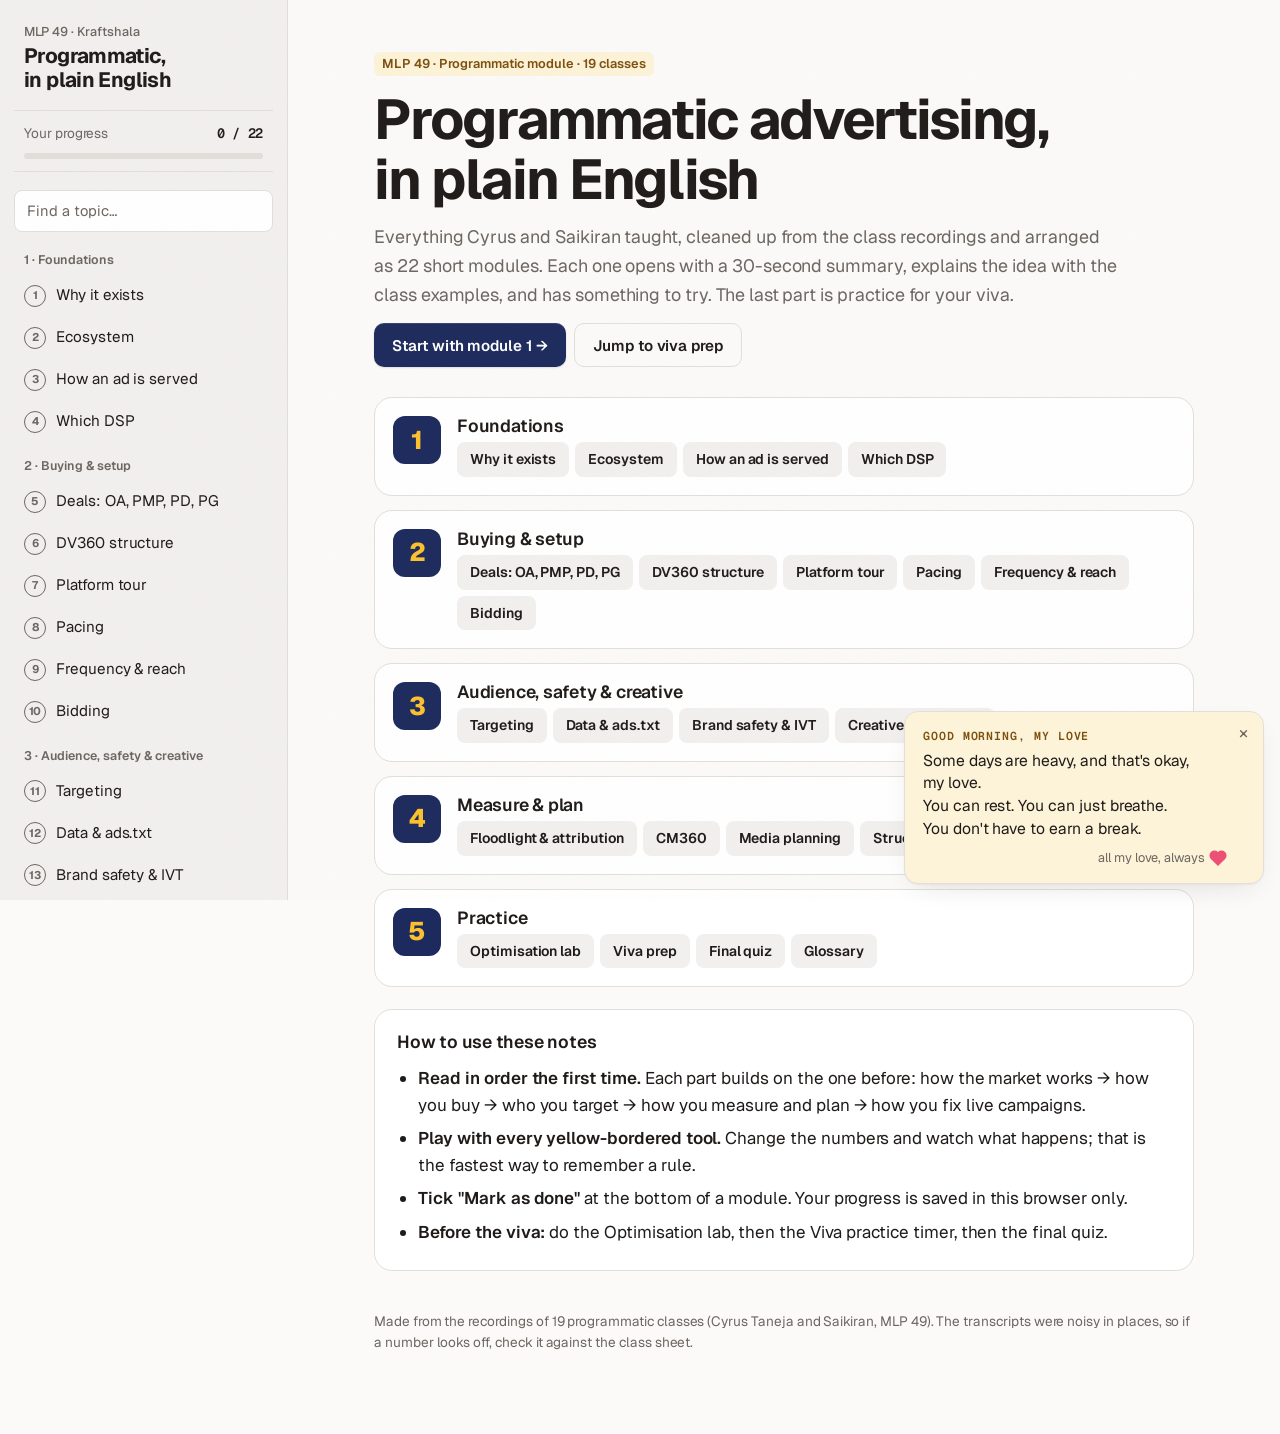
==== index.html @ fb6c7529 "feat: background music with a pause button, ready for tracks Co-Authored-By: Claude Opus 5.5 <norepl" ====
<!doctype html>
<html lang="en">
<head>
<meta charset="utf-8">
<meta name="viewport" content="width=device-width,initial-scale=1,viewport-fit=cover">
<meta name="description" content="Interactive revision notes for programmatic advertising (DV360, deals, auctions, CM360) for Kraftshala MLP freshers.">
<title>Programmatic Ads Study Notes</title>
<link rel="preconnect" href="https://fonts.googleapis.com">
<link rel="stylesheet" href="https://fonts.googleapis.com/css2?family=Geist:wght@400;500;600;700&family=Geist+Mono:wght@400;500;600&display=swap">
<link rel="stylesheet" href="morning-note.css?v=15">
<link rel="stylesheet" href="love-burst.css?v=15">
<link rel="stylesheet" href="love-music.css?v=15">
<link rel="icon" href="data:image/svg+xml,%3Csvg xmlns='http://www.w3.org/2000/svg' viewBox='0 0 32 32'%3E%3Crect width='32' height='32' rx='8' fill='%231C2B5C'/%3E%3Ctext x='16' y='22.5' text-anchor='middle' font-family='system-ui,sans-serif' font-weight='700' font-size='17' fill='%23FBC93D'%3EP%3C/text%3E%3C/svg%3E">
<meta name="theme-color" content="#FAF9F7" media="(prefers-color-scheme: light)">
<meta name="theme-color" content="#161412" media="(prefers-color-scheme: dark)">
<style>
/* Kraftshala colours on a warm neutral base: navy is the one accent, yellow is kept for highlights. Geist type. One module on screen at a time. */
:root{
  --bg:hsl(40 20% 98%); --bg2:hsl(40 14% 94%); --surface:#FFFFFF; --ink:hsl(24 12% 11%); --muted:hsl(28 6% 40%); --line:hsl(36 12% 87%);
  --navy:hsl(228 52% 24%); --navy-ink:#FFFFFF; --navy-muted:hsl(228 20% 76%); --navy-line:hsl(228 40% 32%); --navy-hover:hsl(228 45% 28%);
  --yellow:hsl(43 96% 58%); --on-yellow:hsl(24 12% 11%); --yellow-soft:hsl(44 90% 92%); --yellow-ink:hsl(36 80% 27%);
  --blue:hsl(228 52% 34%); --blue-soft:hsl(228 40% 95%);
  --good:hsl(146 52% 30%); --good-soft:hsl(146 35% 92%); --bad:hsl(4 62% 45%); --bad-soft:hsl(6 70% 95%);
  --shadow:0 1px 2px hsl(24 30% 20% / .05),0 10px 28px -14px hsl(24 30% 20% / .18);
  --sel:hsl(228 52% 24%); --on-sel:#FFFFFF; --edge:hsl(228 22% 72%);
  --display:"Geist","Avenir Next","Segoe UI",system-ui,sans-serif;
  --body:"Geist","Segoe UI",system-ui,-apple-system,sans-serif;
  --mono:"Geist Mono",ui-monospace,"SF Mono",Menlo,monospace;
  --ease:cubic-bezier(.2,.8,.2,1);
}
@media (prefers-color-scheme:dark){:root:not([data-theme="light"]){
  --bg:hsl(24 8% 8%); --bg2:hsl(24 7% 12%); --surface:hsl(24 7% 10.5%); --ink:hsl(40 15% 93%); --muted:hsl(30 7% 64%); --line:hsl(24 6% 19%);
  --navy:hsl(228 30% 30%); --navy-ink:hsl(40 15% 96%); --navy-muted:hsl(228 15% 72%); --navy-line:hsl(228 20% 36%); --navy-hover:hsl(228 25% 34%);
  --yellow:hsl(43 90% 60%); --on-yellow:hsl(24 12% 11%); --yellow-soft:hsl(42 35% 15%); --yellow-ink:hsl(44 85% 70%);
  --blue:hsl(226 70% 80%); --blue-soft:hsl(228 22% 18%);
  --good:hsl(146 45% 62%); --good-soft:hsl(146 25% 14%); --bad:hsl(5 80% 72%); --bad-soft:hsl(4 30% 15%);
  --shadow:0 1px 2px hsl(0 0% 0% / .35),0 10px 28px -14px hsl(0 0% 0% / .5); --sel:hsl(43 90% 60%); --on-sel:hsl(24 12% 11%); --edge:hsl(24 6% 30%); color-scheme:dark}}
:root[data-theme="dark"]{
  --bg:hsl(24 8% 8%); --bg2:hsl(24 7% 12%); --surface:hsl(24 7% 10.5%); --ink:hsl(40 15% 93%); --muted:hsl(30 7% 64%); --line:hsl(24 6% 19%);
  --navy:hsl(228 30% 30%); --navy-ink:hsl(40 15% 96%); --navy-muted:hsl(228 15% 72%); --navy-line:hsl(228 20% 36%); --navy-hover:hsl(228 25% 34%);
  --yellow:hsl(43 90% 60%); --on-yellow:hsl(24 12% 11%); --yellow-soft:hsl(42 35% 15%); --yellow-ink:hsl(44 85% 70%);
  --blue:hsl(226 70% 80%); --blue-soft:hsl(228 22% 18%);
  --good:hsl(146 45% 62%); --good-soft:hsl(146 25% 14%); --bad:hsl(5 80% 72%); --bad-soft:hsl(4 30% 15%);
  --shadow:0 1px 2px hsl(0 0% 0% / .35),0 10px 28px -14px hsl(0 0% 0% / .5); --sel:hsl(43 90% 60%); --on-sel:hsl(24 12% 11%); --edge:hsl(24 6% 30%); color-scheme:dark}
*{box-sizing:border-box}
[hidden]{display:none!important}
html{-webkit-font-smoothing:antialiased;-moz-osx-font-smoothing:grayscale}
body{background:var(--bg);color:var(--ink);font-family:var(--body);font-size:17px;line-height:1.6;margin:0}
h1,h2,h3,h4{font-family:var(--display);line-height:1.15;text-wrap:balance;margin:0;letter-spacing:-.01em}
h1{font-size:clamp(1.9rem,4.6vw,2.7rem);font-weight:800;letter-spacing:-.02em}
h2{font-size:clamp(1.3rem,3vw,1.6rem);font-weight:800}
h3{font-size:1.1rem;font-weight:600}
p{margin:0;text-wrap:pretty}
ul,ol{margin:0;padding-left:1.25em;display:grid;gap:6px}
li{text-wrap:pretty}
b,strong{font-weight:700}
button{font-family:inherit}
.num{font-variant-numeric:tabular-nums}

/* ---------- shell ---------- */
.app{display:grid;grid-template-columns:288px minmax(0,1fr);min-height:100vh}
.side{background:var(--navy);color:var(--navy-ink);position:sticky;top:0;height:100vh;overflow-y:auto;padding:22px 14px 28px;display:flex;flex-direction:column;gap:18px;scrollbar-width:thin}
.brand{display:grid;gap:2px;padding:0 10px}
.brand small{font-size:.72rem;letter-spacing:.12em;text-transform:uppercase;color:var(--navy-muted);font-weight:600}
.brand strong{font-family:var(--display);font-size:1.25rem;line-height:1.15}
.prog{padding:12px 10px;border-top:1px solid var(--navy-line);border-bottom:1px solid var(--navy-line);display:grid;gap:8px}
.prog-row{display:flex;justify-content:space-between;font-size:.85rem;color:var(--navy-muted)}
.prog-row b{color:var(--navy-ink)}
.prog-bar{height:6px;border-radius:3px;background:var(--navy-line);overflow:hidden}
.prog-bar i{display:block;height:100%;width:0;background:var(--yellow);border-radius:3px;transition:width .35s var(--ease)}
.navsearch{width:100%;font:inherit;font-size:.92rem;padding:8px 12px;border-radius:8px;border:1px solid var(--navy-line);background:var(--navy-hover);color:var(--navy-ink)}
.navsearch::placeholder{color:var(--navy-muted)}
.navsearch:focus-visible{outline:2px solid var(--yellow);outline-offset:1px}
nav.modnav{display:grid;gap:14px}
.part{display:grid;gap:2px}
.part-h{font-size:.7rem;letter-spacing:.12em;text-transform:uppercase;color:var(--navy-muted);font-weight:700;padding:0 10px 4px}
.navlink{display:grid;grid-template-columns:22px 1fr;gap:10px;align-items:center;text-decoration:none;color:var(--navy-ink);font-size:.95rem;padding:7px 10px;border-radius:8px;min-height:40px;transition-property:background-color;transition-duration:.15s}
.navlink:hover{background:var(--navy-hover)}
.navlink:focus-visible{outline:2px solid var(--yellow);outline-offset:-2px}
.navlink[aria-current="page"]{background:var(--yellow);color:var(--on-yellow);font-weight:700}
.dot{width:22px;height:22px;border-radius:50%;border:1.5px solid var(--navy-muted);display:grid;place-items:center;font-size:.7rem;font-weight:700;color:var(--navy-muted)}
.navlink[aria-current="page"] .dot{border-color:var(--on-yellow);color:var(--on-yellow)}
.navlink.done .dot{background:var(--good);border-color:var(--good);color:#fff}
.navlink.done .dot::after{content:"✓"}
.navlink.done .dot span{display:none}
.navext{display:grid;grid-template-columns:22px 1fr;gap:10px;align-items:center;text-decoration:none;color:var(--navy-ink);font-size:.95rem;padding:7px 10px;border-radius:8px;min-height:40px;border-top:1px solid var(--navy-line);margin-top:4px;padding-top:12px}
.navext:hover{background:var(--navy-hover)}
.navext:focus-visible{outline:2px solid var(--yellow);outline-offset:-2px}
.navext .dot{font-size:.8rem}
.side-foot{margin-top:auto;font-size:.8rem;color:var(--navy-muted);padding:0 10px;display:grid;gap:8px}
.themebtn{justify-self:start;font:600 .82rem var(--body);background:transparent;border:1px solid var(--navy-line);color:var(--navy-ink);border-radius:8px;padding:6px 10px;cursor:pointer;min-height:36px}
.themebtn:focus-visible{outline:2px solid var(--yellow)}

.topbar{display:none}
main{min-width:0;padding-inline:clamp(16px,4vw,56px);padding-block:36px 80px}
.mod{max-width:820px;margin:0 auto;display:grid;gap:22px;animation:enter .32s var(--ease)}
@keyframes enter{from{opacity:0;transform:translateY(6px)}to{opacity:1;transform:none}}
@media (prefers-reduced-motion:reduce){.mod{animation:none}.prog-bar i{transition:none}}

@media (max-width:900px){
  .app{grid-template-columns:1fr}
  .side{position:fixed;inset:0 auto 0 0;width:min(320px,86vw);z-index:30;transform:translateX(-102%);transition:transform .25s var(--ease);padding-top:calc(22px + env(safe-area-inset-top,0px))}
  .side.open{transform:none;box-shadow:0 0 0 100vmax rgba(5,10,30,.45)}
  .topbar{display:flex;position:sticky;top:env(safe-area-inset-top,0px);z-index:20;background:var(--navy);color:var(--navy-ink);align-items:center;gap:12px;padding:8px 16px;min-height:52px}
  .topbar button{background:var(--yellow);color:var(--on-yellow);border:0;border-radius:8px;font-weight:700;padding:8px 12px;min-height:40px;cursor:pointer}
  .topbar span{font-weight:600;font-size:.95rem;white-space:nowrap;overflow:hidden;text-overflow:ellipsis}
  main{padding-block:24px 64px}
}

/* ---------- module furniture ---------- */
.mhead{display:grid;gap:10px}
.crumbs{display:flex;flex-wrap:wrap;gap:8px;align-items:center}
.tag{display:inline-flex;align-items:center;font-size:.74rem;font-weight:700;letter-spacing:.08em;text-transform:uppercase;padding:3px 9px;border-radius:999px;background:var(--blue-soft);color:var(--blue)}
.tag.y{background:var(--yellow-soft);color:var(--yellow-ink)}
.meta{font-size:.88rem;color:var(--muted)}
.lead{font-size:1.1rem;max-width:66ch}
.tldr{background:var(--yellow-soft);border-left:4px solid var(--yellow);border-radius:4px 12px 12px 4px;padding:16px 18px;display:grid;gap:8px}
.tldr h4{font-family:var(--body);font-size:.76rem;letter-spacing:.1em;text-transform:uppercase;color:var(--yellow-ink);font-weight:700}
.sec{display:grid;gap:12px}
.card{background:var(--surface);border:1px solid var(--line);border-radius:14px;padding:20px;display:grid;gap:12px;min-width:0}
.card.lift{box-shadow:var(--shadow)}
.grid2{display:grid;grid-template-columns:repeat(auto-fit,minmax(min(100%,240px),1fr));gap:14px}
.grid3{display:grid;grid-template-columns:repeat(auto-fit,minmax(min(100%,200px),1fr));gap:12px}
.mini{background:var(--bg2);border-radius:12px;padding:14px 16px;display:grid;gap:6px;align-content:start;min-width:0}
.mini h3{font-size:1rem}
.mini p,.mini li{font-size:.95rem}
.note{font-size:.92rem;color:var(--muted)}
.warn{background:var(--bad-soft);border-radius:12px;padding:14px 16px;display:grid;gap:4px}
.warn b:first-child{color:var(--bad)}
.ok{background:var(--good-soft);border-radius:12px;padding:14px 16px;display:grid;gap:4px}
.ok b:first-child{color:var(--good)}
.hl{background:linear-gradient(transparent 58%,var(--yellow-soft) 58%);font-weight:700}
.kbd{font-variant-numeric:tabular-nums;font-weight:700;background:var(--bg2);border:1px solid var(--line);border-radius:6px;padding:0 6px;font-size:.92em;white-space:nowrap}
.scroll{overflow-x:auto;border:1px solid var(--line);border-radius:14px;background:var(--surface)}
table{border-collapse:collapse;width:100%;min-width:560px;font-size:.95rem}
th,td{text-align:left;padding:10px 14px;border-bottom:1px solid var(--line);vertical-align:top}
th{font-size:.74rem;letter-spacing:.08em;text-transform:uppercase;color:var(--muted);background:var(--bg2);font-weight:700}
tr:last-child td{border-bottom:none}
td:first-child{font-weight:700}
details.fold{background:var(--surface);border:1px solid var(--line);border-radius:12px;padding:0}
details.fold summary{cursor:pointer;font-weight:700;padding:14px 18px;list-style:none;display:flex;justify-content:space-between;gap:12px;min-height:44px;align-items:center}
details.fold summary::-webkit-details-marker{display:none}
details.fold summary::after{content:"+";font-size:1.3rem;color:var(--muted);line-height:1}
details.fold[open] summary::after{content:"–"}
details.fold > div{padding:0 18px 16px;display:grid;gap:8px}
details.fold summary:focus-visible{outline:2px solid var(--blue);outline-offset:2px;border-radius:12px}

/* steps / timeline */
.steps{display:grid;gap:0;counter-reset:s}
.steps > div{position:relative;padding:0 0 16px 40px;display:grid;gap:3px}
.steps > div::before{counter-increment:s;content:counter(s);position:absolute;left:0;top:0;width:26px;height:26px;border-radius:50%;background:var(--navy);color:var(--navy-ink);display:grid;place-items:center;font-size:.8rem;font-weight:700}
.steps > div:not(:last-child)::after{content:"";position:absolute;left:12px;top:28px;bottom:2px;width:2px;background:var(--line)}
.steps .sub{font-size:.85rem;color:var(--muted);font-weight:600}
.prob{color:var(--bad);font-size:.95rem}

/* controls */
.tool{border:2px solid var(--edge);border-radius:16px;padding:20px;display:grid;gap:14px;background:var(--surface);min-width:0}
.tool-h{display:flex;align-items:center;gap:10px;flex-wrap:wrap}
.tool-h .tag{background:var(--sel);color:var(--on-sel)}
.opts{display:flex;flex-wrap:wrap;gap:8px}
.opt{border:1.5px solid var(--line);background:var(--surface);color:var(--ink);border-radius:10px;padding:8px 14px;font:600 .93rem var(--body);cursor:pointer;min-height:42px;transition-property:background-color,border-color,transform;transition-duration:.15s}
.opt:hover{border-color:var(--edge)}
.opt:active{transform:scale(.97)}
.opt[aria-pressed="true"]{background:var(--sel);border-color:var(--sel);color:var(--on-sel)}
.opt:focus-visible,.btn:focus-visible,.node:focus-visible,.choice:focus-visible{outline:2px solid var(--blue);outline-offset:2px}
.field{display:grid;gap:4px;min-width:0}
.field label{font-weight:600;font-size:.88rem;color:var(--muted)}
input[type=number],select{font:700 1rem var(--body);font-variant-numeric:tabular-nums;width:100%;padding:9px 11px;border-radius:9px;border:1.5px solid var(--line);background:var(--bg2);color:var(--ink);min-height:42px}
input[type=number]:focus-visible,select:focus-visible{outline:2px solid var(--blue);outline-offset:1px}
input[type=range]{width:100%;accent-color:var(--navy)}
.fields{display:grid;grid-template-columns:repeat(auto-fit,minmax(min(100%,150px),1fr));gap:12px}
.btn{border:0;background:var(--yellow);color:var(--on-yellow);font:700 .95rem var(--body);border-radius:10px;padding:10px 18px;cursor:pointer;min-height:44px;transition-property:transform,filter;transition-duration:.15s}
.btn:hover{filter:brightness(.96)}
.btn:active{transform:scale(.97)}
.btn.ghost{background:transparent;color:var(--ink);border:1.5px solid var(--line)}
.btn.ghost:hover{border-color:var(--navy)}
.btn:disabled{opacity:.45;cursor:not-allowed;transform:none}
.answer{background:var(--blue-soft);border-radius:12px;padding:14px 16px;display:grid;gap:4px}
.answer strong{font-family:var(--display);font-size:1.25rem;color:var(--blue)}

/* metric tiles */
.tiles{display:grid;grid-template-columns:repeat(auto-fit,minmax(min(100%,130px),1fr));gap:10px}
.tile{background:var(--bg2);border-radius:12px;padding:12px 14px;display:grid;gap:2px;min-width:0}
.tile span{font-size:.74rem;letter-spacing:.06em;text-transform:uppercase;color:var(--muted);font-weight:700}
.tile b{font-family:var(--display);font-size:1.35rem;font-variant-numeric:tabular-nums;line-height:1.2}
.tile em{font-style:normal;font-size:.82rem;font-weight:700}
.up-bad,.down-bad{color:var(--bad)} .up-good,.down-good{color:var(--good)} .flat{color:var(--muted)}
.tile.key{background:var(--yellow-soft)}

/* module footer */
.mfoot{display:flex;flex-wrap:wrap;gap:10px;justify-content:space-between;align-items:center;border-top:1px solid var(--line);padding-top:20px;margin-top:8px}
.mfoot .mid{display:flex;gap:10px;flex-wrap:wrap}
.donebtn[aria-pressed="true"]{background:var(--good);color:#fff}

/* home */
.hero{display:grid;gap:14px;padding-block:8px 4px}
.hero p{font-size:1.12rem;color:var(--muted);max-width:62ch}
.parts{display:grid;gap:14px}
.pcard{display:grid;grid-template-columns:auto 1fr;gap:16px;align-items:start;background:var(--surface);border:1px solid var(--line);border-radius:16px;padding:18px}
.pnum{font-family:var(--display);font-weight:800;font-size:1.6rem;width:48px;height:48px;border-radius:12px;background:var(--navy);color:var(--yellow);display:grid;place-items:center}
.pcard h3{margin-bottom:6px}
.plinks{display:flex;flex-wrap:wrap;gap:6px}
.plinks a{font-size:.88rem;font-weight:600;text-decoration:none;color:var(--ink);background:var(--bg2);border-radius:999px;padding:5px 12px;border:1px solid transparent;min-height:34px;display:inline-flex;align-items:center}
.plinks a:hover{border-color:var(--navy)}
.plinks a.done{background:var(--good-soft);color:var(--good)}
.plinks a.done::before{content:"✓ "}

/* ecosystem */
.eco{display:grid;grid-template-columns:repeat(5,minmax(0,1fr));gap:8px;align-items:stretch}
.eco-row2{display:grid;grid-template-columns:repeat(4,minmax(0,1fr));gap:8px}
.node{border:1.5px solid var(--line);background:var(--surface);color:var(--ink);border-radius:12px;padding:12px 6px;font:700 .95rem var(--body);cursor:pointer;text-align:center;min-width:0;min-height:58px;transition-property:background-color,border-color;transition-duration:.15s}
.node small{display:block;font-size:.72rem;color:var(--muted);font-weight:600}
.node[aria-pressed="true"]{border-color:var(--sel);background:var(--sel);color:var(--on-sel)}
.node[aria-pressed="true"] small{color:var(--on-sel);opacity:.75}
.flowline{display:flex;justify-content:space-between;font-size:.78rem;color:var(--muted);font-weight:600;padding-inline:4px}
@media (max-width:560px){.eco{grid-template-columns:1fr 1fr}.eco-row2{grid-template-columns:1fr 1fr}}

/* ladder */
.ladder{display:grid;gap:8px}
.rung{display:grid;grid-template-columns:3.2em 1fr auto;gap:14px;align-items:center;background:var(--surface);border:1px solid var(--line);border-radius:12px;padding:12px 16px}
.rung .n{font-family:var(--display);font-weight:800;font-size:1.1rem;color:var(--navy)}
:root[data-theme="dark"] .rung .n{color:var(--yellow)}
@media (prefers-color-scheme:dark){:root:not([data-theme="light"]) .rung .n{color:var(--yellow)}}
.pill{font-size:.74rem;font-weight:700;padding:3px 9px;border-radius:999px;white-space:nowrap}
.p-auc{background:var(--blue-soft);color:var(--blue)}
.p-no{background:var(--yellow-soft);color:var(--yellow-ink)}
@media (max-width:520px){.rung{grid-template-columns:1fr}.rung .pill{justify-self:start}}

/* bars */
.bars{display:flex;align-items:flex-end;gap:2px;height:150px;border-bottom:1.5px solid var(--line);padding-top:6px}
.bars i{flex:1;background:var(--navy);border-radius:3px 3px 0 0;min-height:1px;transition:height .25s var(--ease)}
:root[data-theme="dark"] .bars i{background:var(--yellow)}
@media (prefers-color-scheme:dark){:root:not([data-theme="light"]) .bars i{background:var(--yellow)}}
.bars i.zero{background:var(--line)}
.legend{display:flex;justify-content:space-between;font-size:.78rem;color:var(--muted);font-weight:600}
.hbars{display:grid;gap:10px}
.hbar{display:grid;grid-template-columns:minmax(0,170px) 1fr 56px;gap:12px;align-items:center;font-size:.93rem}
.hbar .track{height:14px;border-radius:7px;background:var(--bg2);overflow:hidden;border:1px solid var(--line)}
.hbar .track i{display:block;height:100%;width:0;background:var(--navy);border-radius:7px;transition:width .3s var(--ease)}
:root[data-theme="dark"] .hbar .track i{background:var(--yellow)}
@media (prefers-color-scheme:dark){:root:not([data-theme="light"]) .hbar .track i{background:var(--yellow)}}
.hbar.win .track i{background:var(--good)}
.hbar b{text-align:right;font-variant-numeric:tabular-nums}
.hbar.out{opacity:.45}
@media (max-width:520px){.hbar{grid-template-columns:1fr 48px}.hbar .track{grid-column:1 / -1;grid-row:2}}

/* structure explorer */
.levels{display:grid;grid-template-columns:repeat(5,minmax(0,1fr));gap:6px}
@media (max-width:560px){.levels{grid-template-columns:1fr 1fr}}

/* scenario lab */
.lab-top{display:flex;justify-content:space-between;align-items:center;gap:10px;flex-wrap:wrap}
.lab-count{font-weight:700;color:var(--muted);font-size:.9rem}
.scen-brief{font-size:1.04rem}
.choices{display:grid;gap:8px}
.choice{text-align:left;border:1.5px solid var(--line);background:var(--surface);color:var(--ink);border-radius:12px;padding:12px 14px;font:1rem var(--body);cursor:pointer;min-height:48px;display:grid;grid-template-columns:28px 1fr;gap:10px;align-items:start;transition-property:border-color,background-color;transition-duration:.15s}
.choice:hover:not(:disabled){border-color:var(--navy)}
.choice .k{width:26px;height:26px;border-radius:7px;background:var(--bg2);display:grid;place-items:center;font-weight:700;font-size:.85rem}
.choice.right{border-color:var(--good);background:var(--good-soft)}
.choice.wrong{border-color:var(--bad);background:var(--bad-soft)}
.choice:disabled{cursor:default}
.feedback{display:grid;gap:10px}
.debrief{display:grid;gap:14px}
.scorebig{font-family:var(--display);font-size:3rem;font-weight:800;line-height:1;font-variant-numeric:tabular-nums}
.rowlist{display:grid;gap:6px}
.rowlist div{display:grid;grid-template-columns:24px 1fr;gap:8px;font-size:.95rem}

/* viva */
.timer{font-family:var(--display);font-size:2.2rem;font-weight:800;font-variant-numeric:tabular-nums}
.timer.low{color:var(--bad)}
.vq{font-family:var(--display);font-size:1.3rem;font-weight:600;line-height:1.3}
.model{background:var(--bg2);border-radius:12px;padding:16px;display:grid;gap:8px}
.bank{display:grid;gap:8px}

/* glossary */
.gloss{display:grid;gap:0;border:1px solid var(--line);border-radius:14px;overflow:hidden;background:var(--surface)}
.gloss div{display:grid;grid-template-columns:minmax(0,190px) 1fr;gap:14px;padding:11px 16px;border-bottom:1px solid var(--line)}
.gloss div:last-child{border-bottom:0}
.gloss dt{font-weight:700}
.gloss dd{margin:0;font-size:.96rem}
@media (max-width:520px){.gloss div{grid-template-columns:1fr;gap:2px}}
.gsearch{font:inherit;width:100%;padding:10px 14px;border-radius:10px;border:1.5px solid var(--line);background:var(--bg2);color:var(--ink);min-height:44px}
.gsearch:focus-visible{outline:2px solid var(--blue)}
footer.src{font-size:.85rem;color:var(--muted);max-width:820px;margin:40px auto 0}

/* RTB flow */
.rtb{display:grid;grid-template-columns:repeat(5,minmax(0,1fr));gap:8px;position:relative}
.rtb-n{background:var(--bg2);border:1.5px solid var(--line);border-radius:12px;padding:12px 6px;text-align:center;font-weight:700;font-size:.86rem;display:grid;gap:6px;justify-items:center;transition-property:background-color,border-color,transform;transition-duration:.25s}
.rtb-n span{width:30px;height:30px;border-radius:50%;background:var(--surface);border:1.5px solid var(--line);display:grid;place-items:center;font-family:var(--display);font-weight:800}
.rtb-n.on{background:var(--sel);border-color:var(--sel);color:var(--on-sel);transform:translateY(-3px)}
.rtb-n.on span{background:var(--yellow);border-color:var(--yellow);color:var(--on-yellow)}
.rtb-n.done{border-color:var(--edge)}
.rtb-clock{display:grid;grid-template-columns:1fr auto;gap:12px;align-items:center}
.rtb-bar{height:8px;border-radius:4px;background:var(--bg2);overflow:hidden;border:1px solid var(--line)}
.rtb-bar i{display:block;height:100%;width:0;background:var(--yellow);transition:width .5s var(--ease)}
@media (max-width:560px){.rtb{grid-template-columns:1fr 1fr 1fr}.rtb-n{font-size:.78rem}}

/* viewability page */
.vpage-wrap{display:grid;grid-template-columns:minmax(0,220px) 1fr;gap:18px;align-items:start}
@media (max-width:620px){.vpage-wrap{grid-template-columns:1fr}.vpage{width:100%;max-width:240px;margin:0 auto}}
.vpage{position:relative;height:320px;border:2px solid var(--line);border-radius:14px;overflow:hidden;background:var(--surface)}
.vcontent{position:absolute;left:0;right:0;top:0;padding:8px;display:grid;gap:6px;transition:transform .2s var(--ease)}
.vline{height:8px;border-radius:4px;background:var(--bg2)}
.vline.s{width:60%}
.slot{height:46px;border-radius:6px;border:1.5px dashed var(--muted);display:grid;place-items:center;font-size:.72rem;font-weight:700;color:var(--muted);transition-property:background-color,border-color,color;transition-duration:.2s}
.slot.seen{background:var(--good-soft);border:1.5px solid var(--good);color:var(--good)}
.slot.part{background:var(--yellow-soft);border-color:var(--yellow-ink);color:var(--yellow-ink)}
.vscreen{position:absolute;inset:0;pointer-events:none;z-index:2;box-shadow:inset 0 0 0 3px var(--navy);border-radius:12px}
.vcontrols{display:grid;gap:12px;min-width:0}

/* DV360 mock */
.dv{border:1.5px solid var(--line);border-radius:12px;overflow:hidden;background:var(--surface);font-size:.85rem}
.dv-top{display:flex;flex-wrap:wrap;gap:4px;align-items:center;background:var(--bg2);padding:6px;border-bottom:1px solid var(--line)}
.dv-sp{flex:1}
.dv-body{display:grid;grid-template-columns:150px minmax(0,1fr)}
.dv-left{display:grid;align-content:start;gap:2px;padding:6px;border-right:1px solid var(--line);background:var(--bg2)}
.dv-main{padding:8px;display:grid;gap:6px;align-content:start;min-width:0}
.hs{font:inherit;color:var(--ink);background:transparent;border:1px solid transparent;border-radius:7px;padding:6px 8px;text-align:left;cursor:pointer;min-height:34px;transition-property:background-color,border-color;transition-duration:.15s}
.hs:hover{border-color:var(--yellow);background:var(--yellow-soft)}
.hs[aria-pressed="true"]{background:var(--yellow);color:var(--on-yellow);border-color:var(--yellow)}
.hs:focus-visible{outline:2px solid var(--blue);outline-offset:1px}
.dv-row{display:grid;grid-template-columns:minmax(0,1fr) 70px 64px;gap:8px;align-items:center;border-bottom:1px solid var(--line);border-radius:0}
.dv-row span{overflow:hidden;text-overflow:ellipsis;white-space:nowrap}
.dv-head{font-size:.72rem;text-transform:uppercase;letter-spacing:.06em;color:var(--muted);font-weight:700;padding:4px 8px}
.dv-new{justify-self:start;border:1.5px solid var(--navy);font-weight:700}
.dv-ai{justify-self:start;font-weight:700;color:var(--blue)}
@media (max-width:560px){.dv-body{grid-template-columns:1fr}.dv-left{grid-template-columns:repeat(3,minmax(0,1fr));border-right:0;border-bottom:1px solid var(--line)}.dv-left .hs{font-size:.76rem;padding:5px}}

/* misc new */
.matrix{display:grid;grid-template-columns:70px repeat(3,minmax(0,1fr));gap:6px;font-size:.9rem;align-items:stretch}
.matrix b{display:flex;align-items:center}
.matrix i{font-style:normal;border-radius:8px;padding:8px;font-size:.84rem}
.matrix i.y{background:var(--good-soft);color:var(--good)}
.matrix i.n{background:var(--bad-soft);color:var(--bad)}
.chipgrid{display:flex;flex-wrap:wrap;gap:6px}
.chipgrid .opt{font-size:.86rem;min-height:38px;padding:6px 12px}
.funnel{display:grid;gap:6px;justify-items:center}
.funnel .node{min-height:48px}
.flow2{display:grid;grid-template-columns:minmax(0,1fr) auto minmax(0,1fr);gap:10px;align-items:center}
.flowarrow{font-weight:700;color:var(--muted);font-size:.85rem;white-space:nowrap}
@media (max-width:560px){.flow2{grid-template-columns:1fr}.flowarrow{text-align:center}}
.cmflow{display:grid;gap:10px}
.cmrow{display:grid;grid-template-columns:repeat(3,minmax(0,1fr));gap:8px}
.cmbox{background:var(--bg2);border-radius:10px;padding:10px;text-align:center;display:grid;gap:2px}
.cmbox b{font-family:var(--display);font-size:1.3rem}
.cmbox small{color:var(--muted);font-size:.78rem;font-weight:600}
.cmhub{background:var(--navy);color:var(--navy-ink);border-radius:12px;padding:12px;text-align:center}
.cmhub b{color:var(--yellow);font-family:var(--display);font-size:1.6rem;display:block}
.cmsum{border-radius:12px;padding:12px;text-align:center;font-weight:700}
.chain{display:flex;flex-wrap:wrap;gap:6px;align-items:center}
.chain span{background:var(--bg2);border-radius:8px;padding:6px 10px;font-weight:700;font-size:.88rem;position:relative}
.chain span:not(:last-child)::after{content:"›";margin-left:8px;color:var(--muted)}
.chain .hl2{background:var(--yellow-soft);color:var(--yellow-ink)}
.tree{display:grid;gap:10px}
.troot{background:var(--navy);color:var(--navy-ink);border-radius:12px;padding:10px 14px;font-weight:700;display:flex;justify-content:space-between;gap:8px;flex-wrap:wrap}
.tios{display:grid;grid-template-columns:repeat(2,minmax(0,1fr));gap:10px}
@media (max-width:620px){.tios{grid-template-columns:1fr}}
.tio{border:1.5px solid var(--line);border-radius:12px;padding:10px;display:grid;gap:6px;align-content:start}
.tio-h{display:flex;justify-content:space-between;font-weight:700;gap:8px}
.tli{font:inherit;text-align:left;cursor:pointer;background:var(--bg2);border:1.5px solid transparent;border-radius:9px;padding:8px 10px;display:grid;gap:4px;color:var(--ink);min-height:44px}
.tli:hover{border-color:var(--navy)}
.tli[aria-pressed="true"]{border-color:var(--navy);background:var(--surface);box-shadow:var(--shadow)}
.tli-top{display:flex;justify-content:space-between;gap:8px;font-size:.9rem;font-weight:700}
.tli .bar{height:6px;border-radius:3px;background:var(--line);overflow:hidden}
.tli .bar i{display:block;height:100%;background:var(--yellow)}
.tli small{color:var(--muted);font-size:.8rem}

/* ---------- design layer (taste-skill pass): warm neutrals, Geist, one accent, quieter labels ---------- */
html{scroll-behavior:smooth}
@media (prefers-reduced-motion:reduce){html{scroll-behavior:auto}}
body{font-feature-settings:"ss01";letter-spacing:-.003em}
body::after{content:"";position:fixed;inset:0;pointer-events:none;z-index:40;opacity:.035;background-image:url("data:image/svg+xml,%3Csvg xmlns='http://www.w3.org/2000/svg' width='160' height='160'%3E%3Cfilter id='n'%3E%3CfeTurbulence type='fractalNoise' baseFrequency='.9' numOctaves='3' stitchTiles='stitch'/%3E%3C/filter%3E%3Crect width='100%25' height='100%25' filter='url(%23n)'/%3E%3C/svg%3E")}
::selection{background:var(--yellow-soft);color:var(--ink)}
h1{font-weight:700;letter-spacing:-.035em;line-height:1.06}
h2{font-weight:650;letter-spacing:-.025em}
h3{font-weight:600;letter-spacing:-.012em}
b,strong{font-weight:600}
.num,.kbd,.tile b{font-family:var(--mono);letter-spacing:-.02em}
.app{min-height:100dvh}

/* sidebar: a light panel in the page's own palette instead of a solid navy block */
.side{height:100dvh;background:var(--bg2);color:var(--ink);border-right:1px solid var(--line);scrollbar-color:var(--line) transparent;
  --navy-ink:var(--ink);--navy-muted:var(--muted);--navy-line:var(--line);--navy-hover:color-mix(in srgb,var(--ink) 6%,transparent)}
.brand small{text-transform:none;letter-spacing:0;font-size:.8rem;font-weight:500}
.brand strong{font-weight:700;font-size:1.3rem;letter-spacing:-.03em}
.prog-bar i{background:var(--sel)}
.navsearch{background:var(--surface);transition:border-color 180ms ease}
.navsearch:focus-visible,.navlink:focus-visible,.navext:focus-visible,.themebtn:focus-visible{outline:2px solid var(--sel)}
.part-h{text-transform:none;letter-spacing:0;font-size:.78rem;font-weight:600}
.navlink,.navext{transition:background-color 180ms ease,color 180ms ease,box-shadow 180ms ease}
.navlink[aria-current="page"]{background:var(--surface);color:var(--ink);font-weight:600;box-shadow:inset 0 0 0 1px var(--line),var(--shadow)}
.navlink[aria-current="page"] .dot{background:var(--sel);border-color:var(--sel);color:var(--on-sel)}
.themebtn{transition:background-color 180ms ease}
.themebtn:hover{background:var(--navy-hover)}
@media (max-width:900px){
  .side.open{box-shadow:0 0 0 100vmax hsl(24 20% 8% / .42)}
  .topbar{background:color-mix(in srgb,var(--surface) 88%,transparent);-webkit-backdrop-filter:blur(12px);backdrop-filter:blur(12px);color:var(--ink);border-bottom:1px solid var(--line)}
  .topbar button{background:var(--sel);color:var(--on-sel);font-weight:600}
}

/* labels: sentence case, square badges */
.tag{text-transform:none;letter-spacing:0;font-size:.8rem;font-weight:600;border-radius:6px;padding:2px 8px}
.pill{border-radius:6px;font-weight:600}
.tldr h4,.tile span,th,.dv-head{text-transform:none;letter-spacing:0;font-weight:600;font-size:.82rem}
.tldr{border-left-width:3px;border-radius:4px 14px 14px 4px;padding:18px 20px 20px}

/* surfaces: softer containers, tighter inner pieces */
.card{border-radius:18px;padding:22px 22px 24px}
.mini,.warn,.ok,.answer,.tile{border-radius:10px}
.tool{border:1px solid var(--line);border-radius:20px;box-shadow:var(--shadow);padding:22px 22px 24px}
.pcard{border-radius:18px;transition:box-shadow 180ms ease,border-color 180ms ease}
.pcard:hover{border-color:var(--edge);box-shadow:var(--shadow)}
.hero h1{font-size:clamp(2.2rem,5.6vw,3.5rem)}
.hero{padding-block:16px 8px}
.hero > .tag{justify-self:start}

/* controls: one filled accent button, quiet ghost, physical press */
.btn{background:var(--sel);color:var(--on-sel);font-weight:600;transition:background-color 180ms ease,transform 120ms ease,box-shadow 180ms ease,border-color 180ms ease;box-shadow:inset 0 1px 0 hsl(0 0% 100% / .12),0 1px 2px hsl(24 30% 20% / .14)}
.btn:hover{filter:none;background:color-mix(in srgb,var(--sel) 86%,var(--ink))}
.btn:active,.opt:active,.node:active,.choice:active:not(:disabled){transform:translateY(1px)}
.btn.ghost{background:transparent;color:var(--ink);border:1px solid var(--line);box-shadow:none}
.btn.ghost:hover{background:var(--bg2);border-color:var(--edge)}
.btn:disabled{transform:none}
.donebtn[aria-pressed="true"]{background:var(--good);border-color:var(--good);color:var(--surface)}
.opt{transition:background-color 180ms ease,border-color 180ms ease,transform 120ms ease}
.opt:focus-visible,.btn:focus-visible,.node:focus-visible,.choice:focus-visible{outline-color:var(--sel)}
input[type=number],select{border-radius:10px;border-width:1px;transition:border-color 180ms ease}
input[type=number]:hover,select:hover{border-color:var(--edge)}
input[type=number]:focus-visible,select:focus-visible{outline-color:var(--sel)}
input[type=range]{accent-color:var(--sel)}
details.fold{border-radius:14px}
details.fold summary::after{transition:transform 180ms ease}
details.fold summary:focus-visible{outline-color:var(--sel)}
.plinks a{border-radius:8px;transition:border-color 180ms ease,background-color 180ms ease}
</style>
</head>
<body>


<div class="topbar"><button id="menuBtn" aria-expanded="false" aria-controls="side">☰ Modules</button><span id="topTitle">Programmatic notes</span></div>
<div class="app">
<aside class="side" id="side" aria-label="Modules">
  <div class="brand"><small>MLP 49 · Kraftshala</small><strong>Programmatic,<br>in plain English</strong></div>
  <div class="prog"><div class="prog-row"><span>Your progress</span><b id="progTxt" class="num">0 / 0</b></div><div class="prog-bar"><i id="progBar"></i></div></div>
  <input class="navsearch" id="navSearch" type="search" placeholder="Find a topic…" aria-label="Filter modules">
  <nav class="modnav" id="modnav"></nav>
  <a class="navext" href="dashboard.html"><span class="dot" aria-hidden="true">▤</span><span>Analytics</span></a>
  <div class="side-foot"><button class="themebtn" id="themeBtn" type="button">Theme: system</button><span>Notes from 19 classes by Cyrus Taneja and Saikiran.</span></div>
</aside>
<main id="main">

<!-- HOME -->
<article class="mod" id="home" data-title="Start here" hidden>
  <div class="hero">
    <span class="tag y">MLP 49 · Programmatic module · 19 classes</span>
    <h1>Programmatic advertising, in plain English</h1>
    <p>Everything Cyrus and Saikiran taught, cleaned up from the class recordings and arranged as 22 short modules. Each one opens with a 30-second summary, explains the idea with the class examples, and has something to try. The last part is practice for your viva.</p>
    <div class="opts"><a class="btn" id="continueBtn" href="#why" style="text-decoration:none;display:inline-flex;align-items:center">Start with module 1 →</a><a class="btn ghost" href="#viva" style="text-decoration:none;display:inline-flex;align-items:center">Jump to viva prep</a></div>
  </div>
  <form class="card" id="whoCard" hidden>
    <h3>Who's studying?</h3>
    <p class="note">Optional. Add your name and batch so your trainer can see your progress and quiz scores. Leave it blank to stay anonymous.</p>
    <div class="fields" id="whoForm-fields"><div class="field"><label for="whoName">Name</label><input id="whoName" class="gsearch" maxlength="60" autocomplete="name"></div><div class="field"><label for="whoBatch">Batch</label><input id="whoBatch" class="gsearch" maxlength="30" placeholder="e.g. MLP 49"></div></div>
    <div class="opts"><button class="btn" type="submit">Save</button><span class="note" id="whoMsg" aria-live="polite"></span></div>
  </form>
  <div class="parts" id="partCards"></div>
  <div class="card">
    <h3>How to use these notes</h3>
    <ul>
      <li><b>Read in order the first time.</b> Each part builds on the one before: how the market works → how you buy → who you target → how you measure and plan → how you fix live campaigns.</li>
      <li><b>Play with every yellow-bordered tool.</b> Change the numbers and watch what happens; that is the fastest way to remember a rule.</li>
      <li><b>Tick "Mark as done"</b> at the bottom of a module. Your progress is saved in this browser only.</li>
      <li><b>Before the viva:</b> do the Optimisation lab, then the Viva practice timer, then the final quiz.</li>
    </ul>
  </div>
</article>

<!-- 1 WHY -->
<article class="mod" id="why" data-part="1" data-title="Why programmatic exists" data-short="Why it exists" data-meta="Session 1 · Cyrus · 6 min" hidden>
  <div class="tldr"><h4>In 30 seconds</h4><ul>
    <li><b>Programmatic = buying and selling ad space on the open internet with an automated system.</b> It is not coding.</li>
    <li>Meta and Google only sell their own space (they are <b>walled gardens</b>). Programmatic reaches everything else: news sites, apps, OTT, audio, connected TV, digital billboards.</li>
    <li>Every impression is auctioned in real time. This is called <b>RTB (real-time bidding)</b>.</li></ul></div>
  <div class="sec">
    <h2>The story in four eras: Zara wants to run ads</h2>
    <div class="steps">
      <div><span class="sub">1980s · manual</span><p>Zara calls Newspaper 1, Newspaper 2, a billboard owner and an FM station one by one: "What's your price?"</p><p class="prob">Problem: completely manual, one deal at a time.</p></div>
      <div><span class="sub">Ad networks</span><p>Someone bundles 10 newspapers (later, thousands of websites) and sells them all to Zara from one place.</p><p class="prob">Problem: price discrepancy. Avinash.com sells the same slot at ₹150 CPM on one network and ₹400+ on another, so Zara can pay twice, at two prices, for the same space.</p></div>
      <div><span class="sub">Internet + walled gardens</span><p>Meta and Google build their own systems: "Give me budget, audience and creative, I'll show the ad."</p><p class="prob">Problem: they only sell <b>their own</b> inventory (Facebook, Instagram, YouTube, GDN). You cannot buy a Times of India homepage takeover or a Disney+ Hotstar slot there.</p></div>
      <div><span class="sub">Programmatic</span><p>One automated system for the open internet. Buyers and sellers meet, and every impression is auctioned in milliseconds.</p></div>
    </div>
  </div>
  <div class="grid2">
    <div class="mini"><h3>How big is the gap?</h3><p>About <b class="num">1.34 billion</b> websites exist; Google Display Network covers roughly <b class="num">2 million</b>. Cyrus's rule of thumb: Meta + Google ≈ 20% of time spent online; the open internet is the other ~80%.</p></div>
    <div class="mini"><h3>What lives in that 80%</h3><ul><li>News and publisher sites outside GDN</li><li>Apps and games: Zomato, Swiggy, CRED, Uber</li><li>OTT: Hotstar, Prime Video, JioCinema</li><li>Audio: Spotify, podcasts</li><li>CTV (LG, Samsung, Google TV) and DOOH screens</li></ul></div>
  </div>
  <div class="ok"><b>Three benefits to say in the viva</b><p><b>Freedom</b> to run ads anywhere · <b>Scale</b> from 20% of the internet to 80% · <b>Choice</b> of DSP, exchange, SSP, data source, and auction or no auction.</p></div>
</article>

<!-- 2 ECOSYSTEM -->
<article class="mod" id="eco" data-part="1" data-title="The ecosystem: who does what" data-short="Ecosystem" data-meta="Session 1 · Cyrus · 6 min" hidden>
  <div class="tldr"><h4>In 30 seconds</h4><ul>
    <li><b>Buyer uses a DSP, seller uses an SSP, they meet at the Ad Exchange,</b> and the price is set by real-time bidding.</li>
    <li>Flow: <b>Advertiser → DSP → Ad Exchange → SSP → Publisher.</b></li>
    <li>A DMP is not in that line. It feeds audience data into the DSP.</li></ul></div>
  <div class="tool">
    <div class="tool-h"><span class="tag">Explore</span><h3>Tap a block to see its job</h3></div>
    <div class="flowline"><span>BUYER SIDE</span><span>→</span><span>SELLER SIDE</span></div>
    <div class="eco" role="group" aria-label="Main flow">
      <button class="node" data-k="adv" aria-pressed="false">Advertiser<small>buyer · Zara</small></button>
      <button class="node" data-k="dsp" aria-pressed="true">DSP<small>buyer's tool</small></button>
      <button class="node" data-k="adx" aria-pressed="false">Ad Exchange<small>marketplace</small></button>
      <button class="node" data-k="ssp" aria-pressed="false">SSP<small>seller's tool</small></button>
      <button class="node" data-k="pub" aria-pressed="false">Publisher<small>website / app</small></button>
    </div>
    <div class="flowline"><span>PLUG-INS AND HELPERS</span></div>
    <div class="eco-row2" role="group" aria-label="Helpers">
      <button class="node" data-k="dmp" aria-pressed="false">DMP<small>feeds data to DSP</small></button>
      <button class="node" data-k="ver" aria-pressed="false">IAS / DoubleVerify<small>brand safety</small></button>
      <button class="node" data-k="net" aria-pressed="false">Ad Network<small>bundles small sites</small></button>
      <button class="node" data-k="ads" aria-pressed="false">Ad Server<small>CM360 · supports DSP</small></button>
    </div>
    <div class="answer" id="ecoDetail" aria-live="polite"></div>
  </div>
  <div class="grid3">
    <div class="mini"><h3>Stock market</h3><p>You buy through Zerodha (DSP) → NSE/BSE (Ad Exchange) ← Reliance lists through its bank (SSP).</p></div>
    <div class="mini"><h3>Sabzi mandi</h3><p>You (buyer) and the farmer (seller) meet at the mandi (Ad Exchange), and the price is settled there.</p></div>
    <div class="mini"><h3>Who sets the floor?</h3><p>Hotstar won't sell below ₹250 CPM. That minimum is set by the publisher <b>in its SSP</b>.</p></div>
  </div>
  <div class="grid2">
    <div class="mini"><h3>Anyone can be a publisher</h3><p>A role, not a company type. Swiggy and Zerodha's learning pages become <b>publishers</b> when they sell ad slots. Times of India becomes an <b>advertiser</b> when it promotes its own magazine. Flipkart's ad on Hotstar: Hotstar is the publisher.</p></div>
    <div class="mini"><h3>Ad network vs ad exchange</h3><p><b>Network</b> = a wholesaler that aggregates many publishers' inventory and resells it. <b>Exchange</b> = the open marketplace where each impression is auctioned between DSPs and SSPs.</p></div>
  </div>
  <div class="card"><h3>Meta vs programmatic (viva favourite)</h3>
    <div class="grid2">
      <div><p><b>Social and search wait for the user.</b> If Khushi never opens Instagram, a Meta ad can't reach her. A search ad needs her to search first.</p></div>
      <div><p><b>Programmatic follows the user</b> across the open internet: the news site she reads, the game she opens, YouTube, her smart TV, a digital billboard on her way home. That is the scale argument.</p></div>
    </div></div>
</article>

<!-- 2b RTB -->
<article class="mod" id="rtb" data-part="1" data-title="Inside the auction: from page load to ad" data-short="How an ad is served" data-meta="Revision sessions · Saikiran · 10 min" hidden>
  <div class="tldr"><h4>In 30 seconds</h4><ul>
    <li>Every time a page loads, its ad slot is auctioned in about <b>100 milliseconds</b>: bid request → DSPs bid → winner's ad loads with the page.</li>
    <li>An <b>impression</b> counts when the ad loads. A <b>viewable impression</b> needs ≥50% of the ad on screen for 1 s (display) or 2 s (video).</li>
    <li>Most exchanges ran <b>second-price</b> auctions; with <b>first-price</b>, bid shading stops you overpaying.</li></ul></div>
  <div class="tool">
    <div class="tool-h"><span class="tag">Watch it</span><h3>Khushi opens Times of India…</h3></div>
    <div class="rtb" id="rtbFlow" aria-hidden="true">
      <div class="rtb-n" data-s="0"><span>1</span>User + browser</div>
      <div class="rtb-n" data-s="1"><span>2</span>Publisher SSP</div>
      <div class="rtb-n" data-s="2"><span>3</span>Ad Exchange</div>
      <div class="rtb-n" data-s="3"><span>4</span>DSPs bid</div>
      <div class="rtb-n" data-s="4"><span>5</span>Winner's ad</div>
    </div>
    <div class="rtb-clock"><div class="rtb-bar"><i id="rtbBar"></i></div><b id="rtbMs" class="num">0 ms</b></div>
    <div class="answer" id="rtbText" aria-live="polite"><strong>Press play</strong><p>Five steps, all before the page finishes loading.</p></div>
    <div class="opts"><button class="btn" id="rtbPlay">▶ Play the auction</button><button class="btn ghost" id="rtbStep">Next step</button></div>
  </div>
  <div class="tool">
    <div class="tool-h"><span class="tag">Try it</span><h3>Impression or viewable impression?</h3></div>
    <p class="note">This mock page has 6 ad slots. Drag the slider to scroll, and pick how long the user stayed.</p>
    <div class="vpage-wrap">
      <div class="vpage" id="vPage" aria-hidden="true">
        <div class="vscreen" id="vScreen"></div>
        <div class="vcontent" id="vContent"></div>
      </div>
      <div class="vcontrols">
        <div class="field"><label for="vScroll">How far the user scrolled: <span id="vScrollV" class="num">0%</span></label><input id="vScroll" type="range" min="0" max="100" value="0"></div>
        <div class="field"><label>Time on screen</label><div class="opts" data-q="vtime"><button class="opt" data-v="0.5" aria-pressed="false">0.5 s</button><button class="opt" data-v="1.5" aria-pressed="true">1.5 s</button><button class="opt" data-v="3" aria-pressed="false">3 s</button></div></div>
        <div class="field"><label>Ad format</label><div class="opts" data-q="vfmt"><button class="opt" data-v="d" aria-pressed="true">Display</button><button class="opt" data-v="v" aria-pressed="false">Video</button></div></div>
        <div class="tiles"><div class="tile"><span>Impressions</span><b id="vImp">6</b></div><div class="tile key"><span>Viewable</span><b id="vView">–</b></div></div>
        <p id="vMsg" class="note"></p>
      </div>
    </div>
  </div>
  <div class="tool">
    <div class="tool-h"><span class="tag">Try it</span><h3>First-price vs second-price vs bid shading</h3></div>
    <div class="fields">
      <div class="field"><label for="aA">Your bid (₹ CPM)</label><input id="aA" type="number" min="1" value="10"></div>
      <div class="field"><label for="aB">Rival 1 bid</label><input id="aB" type="number" min="0" value="4"></div>
      <div class="field"><label for="aC">Rival 2 bid</label><input id="aC" type="number" min="0" value="3"></div>
      <div class="field"><label for="aL">Last price this slot sold at</label><input id="aL" type="number" min="0" value="5"></div>
    </div>
    <div class="hbars" id="auctionBars"></div>
    <div class="tiles"><div class="tile"><span>First-price: you pay</span><b id="aP1">–</b></div><div class="tile"><span>Second-price: you pay</span><b id="aP2">–</b></div><div class="tile key"><span>First-price + shading</span><b id="aP3">–</b></div></div>
    <p id="aMsg"></p>
    <p class="note">Who picks the model? The exchange, following the publisher's (or reselling network's) instructions. You can't choose it in the DSP.</p>
  </div>
  <div class="grid2">
    <div class="mini"><h3>Header bidding</h3><p>A publisher-side technology. Instead of offering a slot to one SSP at a time, the page offers it to <b>several SSPs at once</b> (Google, Yahoo, PubMatic) and takes the best price. More competition → <b>CPMs go up</b>.</p></div>
    <div class="mini"><h3>Win rate</h3><p><b>Auctions won ÷ auctions entered.</b> 450 wins from 1,000 auctions = 45%. You only worry about it when the campaign underspends; then a low win rate says "raise the bid".</p></div>
  </div>
</article>

<!-- 3 DSPs -->
<article class="mod" id="dsps" data-part="1" data-title="Why there are many DSPs" data-short="Which DSP" data-meta="Session 1 · Cyrus · 3 min" hidden>
  <div class="tldr"><h4>In 30 seconds</h4><ul>
    <li>The internet is fragmented, so each DSP is strong in a different place.</li>
    <li>The course teaches <b>DV360</b> because roughly half of advertisers use it and most companies ask for it.</li>
    <li>Ad networks still exist to bring small sites to SSPs.</li></ul></div>
  <div class="scroll"><table>
    <thead><tr><th>DSP</th><th>Owner</th><th>Its speciality</th></tr></thead>
    <tbody>
      <tr><td>DV360</td><td>Google</td><td>YouTube + GDN with more options than Google Ads, Google's audience data, plus other exchanges and SSPs</td></tr>
      <tr><td>Amazon DSP</td><td>Amazon</td><td>Amazon.com, Prime Video, IMDb, Twitch, plus other sites</td></tr>
      <tr><td>The Trade Desk</td><td>Independent</td><td>Connected-TV partnerships (Samsung, LG, Amazon TV)</td></tr>
      <tr><td>Yahoo DSP</td><td>Yahoo</td><td>Premium and app-based inventory</td></tr>
    </tbody>
  </table></div>
  <div class="grid2">
    <div class="mini"><h3>Walled inventory inside programmatic</h3><ul><li><b>YouTube</b> is Google-exclusive: only DV360 or Google Ads. Not Amazon DSP, not The Trade Desk.</li><li><b>Prime Video</b> is Amazon's: buy it through Amazon DSP.</li></ul></div>
    <div class="mini"><h3>"Which DSP should we use?"</h3><p>There's no single answer. Decide on:</p><ul><li>The <b>channels / inventory</b> needed (YouTube → DV360)</li><li>The <b>ecosystem</b> already in use (CM360, Google Ads → DV360 integrates)</li><li>The <b>fees</b> each DSP charges; a percent matters at crore budgets</li></ul></div>
  </div>
  <div class="card"><h3>Why ad networks still exist</h3><p>A brand-new site like Vivek.com is too small for most SSPs. It joins an ad network (InMobi, Facebook Audience Network, GDN), and the network brings it to the SSP. The old price problem is gone because the exchange now sets one price by auction.</p></div>
</article>

<!-- 4 DEALS -->
<article class="mod" id="deals" data-part="2" data-title="Inventory buying methods (deals)" data-short="Deals: OA, PMP, PD, PG" data-meta="Sessions 2, 3 & 6 · Cyrus, Saikiran · 10 min" hidden>
  <div class="tldr"><h4>In 30 seconds</h4><ul>
    <li><b>Inventory = ad space.</b> You either fight for it in an auction (OA, PMP) or deal one-on-one with the publisher (PD, PG).</li>
    <li>Publishers sell in this order: <b>PG → PD → PMP → Open Auction.</b> Leftover ("remnant") goes to OA, which is why it is cheapest.</li>
    <li>Pick the <b>cheapest method that meets the brief</b>. Saikiran: if the bus gets you there, why book a flight?</li></ul></div>
  <div class="ladder">
    <div class="rung"><span class="n">OA</span><div><b>Open Auction</b><p>Anyone can bid, anywhere. Cheapest CPM, widest reach, mixed quality and unpredictable results.</p></div><span class="pill p-auc">auction</span></div>
    <div class="rung"><span class="n">PMP</span><div><b>Private Marketplace</b><p>Invite-only auction set up by the publisher. Bid at or above the <b>floor price</b>. Better quality, still competitive. You can add targeting.</p></div><span class="pill p-auc">auction</span></div>
    <div class="rung"><span class="n">PD</span><div><b>Preferred Deal</b><p>One-on-one at a <b>fixed price</b>, first look at the inventory, but impressions are <b>not guaranteed</b>. You can still edit the line item.</p></div><span class="pill p-no">no auction</span></div>
    <div class="rung"><span class="n">PG</span><div><b>Programmatic Guaranteed</b><p>One-on-one, fixed price, fixed inventory, fixed budget, <b>guaranteed impressions</b>. Highest CPM, limited scale. Locked: no edits, no pausing, no audience targeting.</p></div><span class="pill p-no">no auction</span></div>
  </div>
  <div class="grid2">
    <div class="mini"><h3>The muskan.com example</h3><ul><li><b>OA:</b> anyone can run ads on muskan.com.</li><li><b>PMP:</b> only Kraftshala students can bid, but they still compete.</li><li><b>PD:</b> only Simran and Bhavana, fixed ₹50 CPM, nothing promised.</li><li><b>PG:</b> they pay ₹50 CPM, must buy ₹10,000 of space, and impressions are guaranteed.</li></ul></div>
    <div class="mini"><h3>Floor vs fixed price</h3><p><b>Floor</b> = the minimum bid in a PMP (you may bid more). <b>Fixed</b> = the exact price in PD/PG. Tip: start a PMP bid about 10% above floor, raise slowly if you aren't winning.</p><p class="note">OA vs PMP in Saikiran's plan: ~£1.5 CPM bought ~13.3M impressions; a £6.5 CPM PMP bought ~6M on about double the budget. Lower CPM = more impressions for the money.</p></div>
  </div>

  <div class="tool" id="picker">
    <div class="tool-h"><span class="tag">Try it</span><h3>Which deal type fits?</h3></div>
    <div class="field"><label>Main goal</label><div class="opts" data-q="goal"><button class="opt" data-v="reach" aria-pressed="true">Max reach, low cost</button><button class="opt" data-v="quality" aria-pressed="false">Better-quality sites</button><button class="opt" data-v="sov" aria-pressed="false">Own a big moment (launch, IPL)</button></div></div>
    <div class="field"><label>Must impressions be guaranteed?</label><div class="opts" data-q="guar"><button class="opt" data-v="no" aria-pressed="true">No</button><button class="opt" data-v="yes" aria-pressed="false">Yes</button></div></div>
    <div class="answer" aria-live="polite"><strong id="pickName"></strong><p id="pickWhy"></p></div>
  </div>

  <div class="tool" id="brandLab">
    <div class="tool-h"><span class="tag">Class drill</span><h3>Saikiran's six brands: pick the buying method</h3></div>
    <div id="brandBox"></div>
  </div>

  <div class="grid2">
    <div class="mini"><h3>When is OA "unsafe" to promise?</h3><p>OA fits almost every brief. Avoid it when the client wants <b>committed</b> numbers (guaranteed impressions, CTR above 1%, a 60% video completion rate). Check history first: if OA already gets ~50–55% VCR, you can optimise up to 60%; if it gets ~34%, plan a PMP.</p></div>
    <div class="mini"><h3>Where PG is used</h3><ul><li>YouTube masthead, Times of India roadblocks</li><li>CTV home-screen banners, DOOH, premium apps (Uber, CRED)</li><li>Big launches that need high <b>share of voice</b></li></ul></div>
  </div>
  <div class="card"><h3>Retargeting a first-party list? Use open auction.</h3>
    <div class="grid2">
      <div><p><b>Upper funnel:</b> you don't know the user, so you buy <b>good websites</b> (deals) to find good users.</p><p><b>Lower funnel with a first-party list:</b> you already know the user. Follow <b>them</b> wherever they go: Cricbuzz, Times of India, an app, YouTube. Only open auction lets you do that at low CPM.</p></div>
      <div><p>With a deal you must <b>wait</b> for Khushi to visit that one publisher. Deals also add CPM on top of an already small list, and PG can't take audience targeting at all.</p><p class="note">Use PD/PG in the lower funnel only when you have <b>little or no first-party data</b>. Brand safety, URL and keyword exclusions still protect you in OA.</p></div>
    </div></div>
  <div class="mini"><h3>Choosing a method in a brief: 3 checks</h3><ol><li><b>Budget</b>: how much can go to costly inventory?</li><li><b>CPM range</b>: put less where CPM is high, more where it's low and effective.</li><li><b>Targeting & availability</b>: can you add targeting (not on PG)? Is there enough inventory?</li></ol></div>
  <details class="fold"><summary>Deals inside DV360 (where to click)</summary><div>
    <ul>
      <li><b>Configure at Advertiser level</b> (Inventory tab) so every campaign can use them. <b>Apply at Line item level</b> under "Deals and packages".</li>
      <li>Inventory tab: <b>Marketplace</b> (discover publishers, "Request proposal") → <b>Negotiations</b> (accept or renegotiate) → <b>My inventory</b> (accepted, ready to use).</li>
      <li>Every line item uses <b>open auction by default</b>. Keep OA line items and deal line items separate.</li>
      <li>"CPM + non-guaranteed" in deal details means PMP. A PG line item is greyed out and locked.</li>
      <li>A deal must be <b>active on the publisher's SSP too</b>; if not, no bid requests arrive and the line item won't spend.</li>
    </ul>
  </div></details>
</article>

<!-- 5 STRUCTURE -->
<article class="mod" id="structure" data-part="2" data-title="DV360 campaign structure" data-short="DV360 structure" data-meta="Sessions 4 & 9 · Cyrus, Saikiran · 9 min" hidden>
  <div class="tldr"><h4>In 30 seconds</h4><ul>
    <li><b>Partner → Advertiser → Campaign → Insertion Order (IO) → Line item → Creative.</b></li>
    <li><b>The trap:</b> Meta's "campaign" equals DV360's <b>IO</b>. DV360's Campaign only groups IOs; its budget is optional "planned spend". The IO budget is the real one.</li>
    <li>Creatives are uploaded at advertiser level, assigned at line item level, and must be <b>approved</b> before they serve.</li></ul></div>
  <div class="scroll"><table>
    <thead><tr><th>What you set there</th><th>Meta</th><th>Google Ads</th><th>DV360</th></tr></thead>
    <tbody>
      <tr><td>Agency / business</td><td>Business account</td><td>MCC</td><td>Partner</td></tr>
      <tr><td>Brand (Nike, Zara)</td><td>Ad account</td><td>Ad account</td><td>Advertiser</td></tr>
      <tr><td>Groups campaigns by goal</td><td>–</td><td>–</td><td>Campaign</td></tr>
      <tr><td>Budget, dates, pacing</td><td>Campaign</td><td>Campaign</td><td>Insertion Order</td></tr>
      <tr><td>Targeting, bids, deals</td><td>Ad set</td><td>Ad group</td><td>Line item</td></tr>
      <tr><td>What to show</td><td>Ad</td><td>Ad</td><td>Creative</td></tr>
    </tbody>
  </table></div>
  <div class="tool">
    <div class="tool-h"><span class="tag">Explore</span><h3>What do I set at each level, and how do I split it?</h3></div>
    <div class="levels" role="group" aria-label="Levels">
      <button class="node" data-l="adv" aria-pressed="false">Advertiser</button>
      <button class="node" data-l="camp" aria-pressed="true">Campaign</button>
      <button class="node" data-l="io" aria-pressed="false">Insertion order</button>
      <button class="node" data-l="li" aria-pressed="false">Line item</button>
      <button class="node" data-l="cr" aria-pressed="false">Creative</button>
    </div>
    <div class="grid2" id="lvlBox" aria-live="polite"></div>
  </div>
  <div class="grid2">
    <div class="mini"><h3>Why the IO exists</h3><p>An extra layer for <b>budget control</b>. Apple wants one Black Friday awareness campaign but separate money for Mac, iPhone and TV → 3 IOs. Titan sells only watches but runs India, US and Australia → IOs by country. Split IOs wherever budgets and flights must differ.</p></div>
    <div class="mini"><h3>YouTube adds a level</h3><p>For YouTube: Line item → <b>Ad group</b> → Ad. Ad groups hold formats (skippable, non-skippable, bumper, Shorts), durations (6/15/30 s), orientations, and placement targeting.</p></div>
    <div class="mini"><h3>Budget segments</h3><p>A 3-month IO with Oct $1,000, Nov $2,000, Dec $1,500? Don't type $4,500 for the whole range; use <b>Add segments</b> to give each month its own dates and budget.</p></div>
    <div class="mini"><h3>Naming convention</h3><p>Campaign names look complicated on purpose: brand, market, product, format, flight, tracking code. Anyone can read what a line item is from its name.</p></div>
  </div>
  <div class="sec">
    <h2>From brief to live campaign</h2>
    <div class="steps">
      <div><span class="sub">Client</span><p>Shares the brief: product, goal, budget, dates, audience.</p></div>
      <div><span class="sub">Planning team</span><p>Researches, pulls benchmarks from the DV360 <b>planner</b> tool, and builds the <b>media plan</b>.</p></div>
      <div><span class="sub">Client approval</span><p>Plan is signed off.</p></div>
      <div><span class="sub">Campaign manager (trafficking)</span><p>Builds it in the platform: campaign → IOs → line items → creatives, then QA and go-live.</p></div>
    </div>
  </div>
  <div class="warn"><b>Go-live check (Saikiran)</b><p>Turning a campaign "Active" does <b>not</b> activate its IOs and line items. Switch each level on manually, confirm creatives are <b>approved / servable</b>, wait a couple of hours, and only tell the client it's live once you can see spend.</p></div>
</article>

<!-- 5b TOUR -->
<article class="mod" id="tour" data-part="2" data-title="DV360 platform tour" data-short="Platform tour" data-meta="Sessions 'hierarchy' & 'platform audit' · Saikiran · 10 min" hidden>
  <div class="tldr"><h4>In 30 seconds</h4><ul>
    <li>Your access usually starts at <b>advertiser</b> level. The <b>path</b> at the top always tells you which level you're on.</li>
    <li>The left menu is advertiser-only: audiences, creatives, inventory (deals), reporting, experiments, resources (Floodlight), settings.</li>
    <li>Know where each setting lives. "Where would you set X?" is the most common platform question.</li></ul></div>
  <div class="tool">
    <div class="tool-h"><span class="tag">Explore</span><h3>Tap any part of this (simplified) DV360 screen</h3></div>
    <div class="dv" role="group" aria-label="DV360 mock screen">
      <div class="dv-top">
        <button class="hs" data-h="path">Partner › <b>boAt</b> › Campaigns</button>
        <span class="dv-sp"></span>
        <button class="hs" data-h="search">⌕ Search</button>
        <button class="hs" data-h="alerts">Alerts</button>
        <button class="hs" data-h="users">Users</button>
        <button class="hs" data-h="bulk">Bulk</button>
        <button class="hs" data-h="reports">Reports</button>
        <button class="hs" data-h="apps">▦ Apps</button>
      </div>
      <div class="dv-body">
        <div class="dv-left">
          <button class="hs" data-h="camps">Campaigns</button>
          <button class="hs" data-h="aud">Audiences</button>
          <button class="hs" data-h="cre">Creatives</button>
          <button class="hs" data-h="inv">Inventory</button>
          <button class="hs" data-h="rep">Reporting</button>
          <button class="hs" data-h="exp">Experiments</button>
          <button class="hs" data-h="tt">Targeting templates</button>
          <button class="hs" data-h="res">Resources</button>
          <button class="hs" data-h="set">Advertiser settings</button>
        </div>
        <div class="dv-main">
          <button class="hs dv-new" data-h="new">+ New campaign</button>
          <div class="dv-row dv-head"><span>Name</span><span>Status</span><span>Spend</span></div>
          <button class="hs dv-row" data-h="row"><span>BT_IN_TWS_Diwali_Video_OCT</span><span class="up-good">Active</span><span class="num">₹3.9L</span></button>
          <button class="hs dv-row" data-h="row"><span>BT_IN_Watch_AlwaysOn_Disp</span><span class="flat">Paused</span><span class="num">₹0</span></button>
          <button class="hs dv-ai" data-h="ai">✦ Insights &amp; recommendations</button>
        </div>
      </div>
    </div>
    <div class="answer" id="dvText" aria-live="polite"><strong>Path / breadcrumb</strong><p>Shows where you are: Partner › Advertiser › Campaign › IO › Line item. If you can see a campaign list, you're at advertiser level.</p></div>
  </div>
  <div class="tool" id="finder">
    <div class="lab-top"><div class="tool-h"><span class="tag">Game</span><h3>Where does this setting live?</h3></div><span class="lab-count" id="fdCount"></span></div>
    <p class="vq" id="fdQ"></p>
    <div class="opts" id="fdOpts"></div>
    <div id="fdFb" aria-live="polite"></div>
  </div>
  <div class="card"><h3>Experiments tab</h3>
    <div class="grid3">
      <div class="mini"><b>A/B test</b><p>Two line items (or IOs) with identical settings but different creatives. The system splits users into groups and tells you which version performs better.</p></div>
      <div class="mini"><b>Brand lift</b><p>YouTube only. Short surveys ("Which of these car brands have you heard of?") shown to people who saw vs didn't see your ad. Measures awareness, consideration, recall vs competitors.</p></div>
      <div class="mini"><b>Search lift</b><p>Measures whether your ads made more people search for your brand afterwards.</p></div>
    </div></div>
  <div class="ok"><b>Why it's worth learning properly</b><p>DV360 is a premium tool. A brand-new account costs serious money, so most brands buy through agencies, and outside training you rarely get to see it. Use your read-only access while you have it.</p></div>
</article>

<!-- 6 PACING -->
<article class="mod" id="pacing" data-part="2" data-title="Pacing: how fast the budget is spent" data-short="Pacing" data-meta="Sessions 2 & 10 · Cyrus, Saikiran · 6 min" hidden>
  <div class="tldr"><h4>In 30 seconds</h4><ul>
    <li><b>Even</b> = equal every day. <b>Ahead</b> = up to <b>1.2×</b> early, then tapers; total still ends on budget. <b>ASAP</b> = as fast as inventory allows (~10× even), can finish in hours.</li>
    <li><b>Daily</b> pacing works within one day; <b>Flight</b> pacing works across the whole date range.</li>
    <li>Default to even. This is a direct viva question: give an example of each.</li></ul></div>
  <div class="tool">
    <div class="tool-h"><span class="tag">Try it</span><h3>See the daily spend curve</h3></div>
    <div class="fields">
      <div class="field"><label for="pBudget">Flight budget (₹)</label><input id="pBudget" type="number" min="1000" step="1000" value="30000"></div>
      <div class="field"><label for="pDays">Days</label><input id="pDays" type="number" min="2" max="60" value="30"></div>
    </div>
    <div class="opts" data-q="pace"><button class="opt" data-v="even" aria-pressed="false">Even</button><button class="opt" data-v="ahead" aria-pressed="true">Ahead</button><button class="opt" data-v="asap" aria-pressed="false">ASAP</button></div>
    <div class="bars" id="pBars" aria-hidden="true"></div>
    <div class="legend"><span>Day 1</span><span id="pLast">Day 30</span></div>
    <div class="tiles"><div class="tile"><span>Day 1 spend</span><b id="pFirst">–</b></div><div class="tile"><span>Last day spend</span><b id="pEnd">–</b></div><div class="tile key"><span>Budget used up</span><b id="pDone">–</b></div></div>
  </div>
  <div class="scroll"><table>
    <thead><tr><th>Pacing</th><th>Use it when</th><th>Class example</th></tr></thead>
    <tbody>
      <tr><td>Even</td><td>Long flights and always-on campaigns where steady spend gives steady performance</td><td>Quarterly or half-yearly brand campaign</td></tr>
      <tr><td>Ahead</td><td>The campaign is struggling or new and needs data signals early, or it underspent and must catch up</td><td>Saikiran's UK campaign started near £851/day and tapered to ~£669</td></tr>
      <tr><td>ASAP</td><td>Very short, high-competition windows where you want every available impression</td><td>3–5 day sale, Black Friday, a match day</td></tr>
    </tbody>
  </table></div>
  <div class="card"><h3>Flight vs daily: which options exist?</h3>
    <div class="matrix">
      <span></span><b>Even</b><b>Ahead</b><b>ASAP</b>
      <b>Flight</b><i class="y">✓ spread over all days</i><i class="y">✓ +20% early, tapers</i><i class="y">✓ whole budget, any speed</i>
      <b>Daily</b><i class="y">✓ spread over 24 h</i><i class="n">✗ not available</i><i class="y">✓ day's budget, maybe in an hour</i>
    </div></div>
  <div class="warn"><b>Real mistake from class</b><p>Saikiran once set <b>flight ASAP</b> instead of flight even on an AU$10,000 budget. By the next morning the whole budget was gone. With real money, change settings in small steps and keep a record.</p></div>
</article>

<!-- 7 FREQUENCY -->
<article class="mod" id="freq" data-part="2" data-title="Frequency and reach" data-short="Frequency & reach" data-meta="Sessions 2 & 10 · Cyrus, Saikiran · 6 min" hidden>
  <div class="tldr"><h4>In 30 seconds</h4><ul>
    <li><b>Frequency</b> = times one user sees your ad in a period. Cap it at Campaign, IO and Line item. <b>The lowest cap wins.</b></li>
    <li><b>Reach = Impressions ÷ Frequency.</b> Raising frequency adds impressions but <b>cuts</b> reach.</li>
    <li>Practice: broad ceiling at campaign/IO (12–15/week), real cap at line item (3–4/week).</li></ul></div>
  <div class="tool">
    <div class="tool-h"><span class="tag">Try it</span><h3>Which cap actually applies?</h3></div>
    <div class="fields">
      <div class="field"><label for="fC">Campaign cap / week</label><input id="fC" type="number" min="1" max="30" value="5"></div>
      <div class="field"><label for="fI">IO cap / week</label><input id="fI" type="number" min="1" max="30" value="4"></div>
      <div class="field"><label for="fL">Line item cap / week</label><input id="fL" type="number" min="1" max="30" value="3"></div>
    </div>
    <div class="hbars" id="capStack"></div>
    <p id="capMsg"></p>
  </div>
  <div class="tool">
    <div class="tool-h"><span class="tag">Try it</span><h3>Does more frequency mean more reach?</h3></div>
    <p class="note">Saikiran's board example: same 15,000 impressions, different frequency caps.</p>
    <div class="fields">
      <div class="field"><label for="rImp">Impressions you can buy</label><input id="rImp" type="number" min="1000" step="1000" value="15000"></div>
      <div class="field"><label for="rFreq">Frequency cap: <span id="rFreqV" class="num">10</span></label><input id="rFreq" type="range" min="1" max="15" value="10"></div>
    </div>
    <div class="tiles"><div class="tile"><span>Impressions</span><b id="rI">–</b><em class="flat">same budget</em></div><div class="tile key"><span>Unique reach</span><b id="rR">–</b><em id="rD">–</em></div><div class="tile"><span>Ads per person</span><b id="rF">–</b></div></div>
    <p id="rMsg"></p>
  </div>
  <div class="mini"><h3>Sensible numbers</h3><p>For a consideration campaign, about <b>7–8 per month</b> is a common ceiling. A team in class set 3/day at campaign level, which is 84 a month for one person: far too many. With many line items, cap at IO level so the total stays under control.</p></div>
  <div class="card"><h3>Viva: grow reach without changing budget or targeting</h3><ol>
    <li><b>Lower the frequency cap.</b> After the cap is hit, the system moves on to new users.</li>
    <li><b>Bring CPM down.</b> Remove costly filters you don't need for a reach goal (viewability, position targeting) so the same money buys more impressions.</li>
    <li><b>Broaden the audience</b> (remove unnecessary exclusions), if the client allows it.</li></ol></div>
</article>

<!-- 8 BIDDING -->
<article class="mod" id="bidding" data-part="2" data-title="Bidding: fixed, automated, custom" data-short="Bidding" data-meta="Sessions 2, 6, 10 & bidding revision · Cyrus, Saikiran · 7 min" hidden>
  <div class="tldr"><h4>In 30 seconds</h4><ul>
    <li>Three bidding types: <b>fixed (manual)</b>, <b>automated</b> (you pick a goal, the system sets each bid) and <b>custom</b> (your own algorithm).</li>
    <li>Set bidding at the <b>IO or the line item, never both</b>. Line-item control needs "Control bid and budget at the line item level" on the IO.</li>
    <li>With automated bidding, always add a <b>"do not exceed average CPM"</b> cap, or the system can bid anything.</li></ul></div>
  <div class="tool">
    <div class="tool-h"><span class="tag">Explore</span><h3>Pick a bidding type</h3></div>
    <div class="opts" data-q="btype"><button class="opt" data-v="fixed" aria-pressed="false">Fixed</button><button class="opt" data-v="auto" aria-pressed="true">Automated</button><button class="opt" data-v="custom" aria-pressed="false">Custom</button></div>
    <div class="grid2" id="btBox" aria-live="polite"></div>
  </div>
  <div class="scroll"><table>
    <thead><tr><th>Goal</th><th>Automated strategy</th><th>Optional target (line item)</th></tr></thead>
    <tbody>
      <tr><td>Awareness</td><td>Maximise viewable impressions · Maximise reach</td><td>Target viewable CPM</td></tr>
      <tr><td>Video / audio</td><td>Completed in-view and audible (CIVA) · viewed 10 s</td><td>Target cost per completed view</td></tr>
      <tr><td>YouTube</td><td>Target CPM (non-skip) · CPV (skippable)</td><td>Target CPV</td></tr>
      <tr><td>Consideration</td><td>Maximise clicks</td><td>Target CPC</td></tr>
      <tr><td>Conversion</td><td>Maximise conversions · conversion value</td><td>Target CPA · Target ROAS</td></tr>
    </tbody>
  </table></div>
  <div class="grid2">
    <div class="mini"><h3>Line item priority</h3><p>At line item level you also choose: <b>prioritise spending my full budget</b>, or <b>meet a target</b> (CPC, CPA, viewable CPM). The IO always defaults to spending its budget.</p></div>
    <div class="mini"><h3>Bid shading</h3><p>Stops overpaying in first-price auctions: it checks what the slot last sold for and bids just above it. Find it in <b>Line item → Bidding → Fixed bid → Additional options</b>. Automated bidding already does this for you.</p></div>
    <div class="mini"><h3>Why CPMs jump mid-flight (viva)</h3><ul><li>More competition entering</li><li>Sale events, festive season</li><li>Start or end of the month (salary days)</li></ul><p class="note">Fixed bids can't adapt; automated bidding can.</p></div>
    <div class="mini"><h3>When fixed bidding struggles</h3><p>New market, first campaign, or a new advertiser with no history: you don't know the right bid. Use automated, ideally with Ahead pacing for faster learning.</p></div>
  </div>
  <div class="tool">
    <div class="tool-h"><span class="tag">Try it</span><h3>Should I raise the bid?</h3></div>
    <div class="fields">
      <div class="field"><label for="bWon">Auctions won</label><input id="bWon" type="number" min="0" value="2000"></div>
      <div class="field"><label for="bAll">Auctions entered</label><input id="bAll" type="number" min="1" value="100000"></div>
      <div class="field"><label for="bBid">Current bid (₹ CPM)</label><input id="bBid" type="number" min="1" value="150"></div>
      <div class="field"><label for="bMax">Max you can go (₹ CPM)</label><input id="bMax" type="number" min="1" value="250"></div>
    </div>
    <div class="tiles"><div class="tile key"><span>Win rate</span><b id="bWR">–</b></div><div class="tile"><span>Next bid (+15%)</span><b id="bNext">–</b></div></div>
    <p id="bMsg"></p>
  </div>
  <div class="ok"><b>Why most programmatic money goes to awareness</b><p>Programmatic is mostly used by big brands (₹100–500 Cr+) that already have a performance base. Most spend goes to CTV, DOOH and premium PG/PD for awareness and consideration.</p></div>
</article>

<!-- 9 TARGETING -->
<article class="mod" id="target" data-part="3" data-title="Targeting: who, where, when" data-short="Targeting" data-meta="Sessions 4 & 8 · Cyrus, Saikiran · 9 min" hidden>
  <div class="tldr"><h4>In 30 seconds</h4><ul>
    <li>Targeting answers <b>who</b> sees the ad, <b>where</b> it shows, and <b>when</b>. It lives at line item level.</li>
    <li><b>Behavioural</b> targets the user; <b>contextual</b> targets the content. Contextual is growing because of cookie loss and brand safety.</li>
    <li>For retargeting, <b>recency</b> matters: 1–3 days = highest intent.</li></ul></div>
  <div class="grid2">
    <div class="mini"><h3>Behavioural / audience</h3><p>Target the <b>user</b> by interests and behaviour: Nitin, who loves bikes.</p></div>
    <div class="mini"><h3>Contextual</h3><p>Target the <b>content</b>: keywords, URLs, categories, videos about bikes.</p></div>
    <div class="mini"><h3>Demographic & geo</h3><p>Age, gender, income; cities, states, countries.</p></div>
    <div class="mini"><h3>Time (dayparting)</h3><p>Hours and days, e.g. Mon–Fri, 8–10 pm. Quick-commerce brands peak at meal and snack times.</p></div>
  </div>
  <div class="scroll"><table>
    <thead><tr><th>Audience type</th><th>Means</th><th>Google-built</th><th>You build it (keywords, URLs)</th></tr></thead>
    <tbody>
      <tr><td>Affinity</td><td>Long-term interest; not buying now</td><td>Affinity</td><td>Custom affinity</td></tr>
      <tr><td>In-market</td><td>Actively looking to buy now</td><td>In-market</td><td>Custom intent</td></tr>
      <tr><td>Retargeting</td><td>Your own data, same product: iPhone 18 cart abandoners</td><td colspan="2">First-party data</td></tr>
      <tr><td>Remarketing</td><td>Your own data, different product: show iPhone 18 to MacBook users</td><td colspan="2">First-party data</td></tr>
      <tr><td>Lookalike / similar</td><td>New people who look like your best existing customers</td><td colspan="2">Built from first-party data</td></tr>
    </tbody>
  </table></div>
  <div class="tool">
    <div class="tool-h"><span class="tag">Explore</span><h3>Retargeting recency windows</h3></div>
    <div class="opts" data-q="rec"><button class="opt" data-v="a" aria-pressed="true">1–3 days</button><button class="opt" data-v="b" aria-pressed="false">4–14 days</button><button class="opt" data-v="c" aria-pressed="false">15–30 days</button></div>
    <div class="tiles"><div class="tile"><span>Intent</span><b id="recI">–</b></div><div class="tile"><span>Audience size</span><b id="recS">–</b></div><div class="tile"><span>Typical use</span><b id="recU" style="font-size:1rem">–</b></div></div>
  </div>
  <div class="grid2">
    <div class="mini"><h3>Custom intent: premium vs budget fashion</h3><p><b>Premium:</b> luxury terms and competitor names (Zara, H&amp;M, Louis Vuitton), designer, premium collection.</p><p><b>Budget:</b> discount, sale, affordable, under ₹999, offers.</p></div>
    <div class="mini"><h3>Avoid audience contamination</h3><p>Keep each audience in its own line item and use <b>exclusions</b>: exclude add-to-cart users from the page-visitor line item so the same person isn't bid on twice. Keep budgets, caps and pacing consistent across levels.</p></div>
  </div>
  <div class="tool">
    <div class="tool-h"><span class="tag">Explore</span><h3>The line item targeting menu</h3></div>
    <p class="note">Tap a targeting type to see what it does and an example.</p>
    <div class="chipgrid" id="tgGrid" role="group" aria-label="Targeting types"></div>
    <div class="answer" id="tgText" aria-live="polite"></div>
  </div>
  <div class="card"><h3>Building your own audience lists (Advertiser → Audiences → First party → New)</h3>
    <div class="grid3">
      <div class="mini"><b>YouTube users</b><p>People who watched your channel's videos or ads. Needs the channel linked.</p></div>
      <div class="mini"><b>Tag-based</b><p>Collected by a Floodlight activity: page visitors, add-to-cart, purchasers.</p></div>
      <div class="mini"><b>Customer match</b><p>Upload offline data (emails, phone numbers, device IDs) from your CRM.</p></div>
      <div class="mini"><b>Combined</b><p>Mix lists: first party + Google + third party.</p></div>
      <div class="mini"><b>Lookalike</b><p>Pick a <b>seed list</b> (first-party or customer match); the system finds similar people.</p></div>
      <div class="mini"><b>Contextual, 3 ways</b><p>Categories, keywords, URLs. That's the full viva answer.</p></div>
    </div></div>
  <div class="warn"><b>Affinity = upper funnel</b><p>Affinity is interest only, no buying intent. Don't use it for consideration or conversion line items; use in-market, custom intent, contextual or third-party segments.</p></div>
  <div class="ok"><b>Rule of thumb</b><p>Contextual for broad awareness, audiences for consideration and bottom funnel; together is ideal. The prospecting vs remarketing split depends on the <b>objective</b>, how much <b>first-party data</b> you have, and the <b>product</b>.</p></div>
  <details class="fold"><summary>Homework: when would you use affinity in a conversion campaign?</summary><div><p>Rarely. Cyrus's hypothesis: only when the category is brand new and no in-market audience exists yet. For a new product in an existing category (a new phone), use in-market.</p></div></details>
</article>

<!-- 10 DATA & SAFETY -->
<article class="mod" id="data" data-part="3" data-title="Data sources and ads.txt" data-short="Data & ads.txt" data-meta="Sessions 1, 4, 8 & 10 · 8 min" hidden>
  <div class="tldr"><h4>In 30 seconds</h4><ul>
    <li><b>First-party</b> = yours, <b>second-party</b> = someone's shared directly, <b>third-party</b> = bought from a DMP.</li>
    <li><b>ads.txt</b> is a public file on a publisher's site listing who may sell its inventory. It stops spoofed sites.</li>
    <li>Who owns the data decides cost and quality: your own first-party list beats anything you buy.</li></ul></div>
  <div class="grid3">
    <div class="mini"><h3>First-party</h3><p>Your visitors and customers: Floodlight data, website cookies, CRM. Used for retargeting, remarketing and lookalikes.</p></div>
    <div class="mini"><h3>Second-party</h3><p>Another company's data shared directly, not sold: platform audiences or a brand collaboration.</p></div>
    <div class="mini"><h3>Third-party</h3><p>Bought from a <b>DMP</b> (Truecaller, Oracle). Saikiran: last resort, after first-party and Google audiences.</p></div>
  </div>
  <div class="card">
    <h3>ads.txt in DV360</h3>
    <p>Publishers host <span class="kbd">site.com/ads.txt</span> listing their authorised sellers. In the line item you choose which inventory to allow:</p>
    <div class="grid3">
      <div class="mini"><b>Authorised direct sellers only</b><p>Strictest. Safest.</p></div>
      <div class="mini"><b>Authorised sellers + resellers</b><p>Common default. More scale, still verified.</p></div>
      <div class="mini"><b>+ Non-participating publishers</b><p>Also sites that don't publish ads.txt. Most scale, most risk.</p></div>
    </div>
  </div>
</article>

<!-- 10b SAFETY -->
<article class="mod" id="safety" data-part="3" data-title="Brand safety and invalid traffic" data-short="Brand safety & IVT" data-meta="Brand safety session · Saikiran · 9 min" hidden>
  <div class="tldr"><h4>In 30 seconds</h4><ul>
    <li><b>Brand safety</b> = <i>where</i> your ad appears: never next to harmful or irrelevant content. It acts before serving.</li>
    <li><b>Invalid traffic (IVT)</b> = <i>who</i> generated the impression or click: bots and fraud, not humans. You see it after serving.</li>
    <li>Use the DSP's default settings on every campaign; add <b>IAS</b> or <b>DoubleVerify</b> for extra protection (paid).</li></ul></div>
  <div class="tool" id="bsDrill">
    <div class="lab-top"><div class="tool-h"><span class="tag">Drill</span><h3>Brand-safety issue or not?</h3></div><span class="lab-count" id="bsCount"></span></div>
    <div id="bsBody"></div>
  </div>
  <div class="card"><h3>Pre-bid vs post-bid blocking</h3>
    <div class="flow2">
      <div class="mini"><b>Pre-bid</b><p>The DSP scans the bid request and <b>skips</b> unsafe pages before bidding. You pay nothing.</p></div>
      <div class="flowarrow" aria-hidden="true">→ auction →</div>
      <div class="mini"><b>Post-bid</b><p>The verification vendor checks the page after you've won and <b>blocks</b> the ad (blank or swapped). You've already paid.</p></div>
    </div></div>
  <div class="card"><h3>What a verification report checks (class benchmarks)</h3>
    <div class="hbars" id="vrBars"></div>
    <p class="note">Market-level reference values; each platform has its own. Google, for example, treats 3–4% IVT as its normal.</p></div>
  <div class="tool">
    <div class="tool-h"><span class="tag">Try it</span><h3>Is my invalid traffic a problem?</h3></div>
    <div class="field"><label for="ivt">IVT in the report: <span id="ivtV" class="num">2.0%</span></label><input id="ivt" type="range" min="0" max="10" step="0.5" value="2"></div>
    <div id="ivtMsg" aria-live="polite"></div>
  </div>
  <div class="grid2">
    <div class="mini"><h3>GIVT: general invalid traffic</h3><p>Known, declared bots: search crawlers, indexing and monitoring tools. Filtered automatically by platforms. Low concern; ~2–3% is normal.</p></div>
    <div class="mini"><h3>SIVT: sophisticated invalid traffic</h3><p>Built to cheat: fake sites, bot farms, hijacked devices. Hard to detect (mouse patterns, load times, scroll depth, CAPTCHA). Needs third-party verification.</p></div>
  </div>
  <div class="card"><h3>How the fraud works</h3>
    <div class="steps">
      <div><p>Fraudsters build a <b>fake website</b> with real-looking content.</p></div>
      <div><p>They sign it up with exchanges and SSPs, so DSPs buy its ad slots.</p></div>
      <div><p><b>Bots</b> load pages and click ads, generating fake impressions and clicks.</p></div>
      <div><p>The fraudster earns; the advertiser pays; no human ever saw the ad.</p></div>
    </div>
    <p class="note">Red flag from class: 50,000 clicks but only 200 page landings. Metrics that don't relate to each other usually mean IVT.</p></div>
  <div class="card"><h3>Brand-safety levers in DV360 (line item targeting)</h3><ul>
    <li><b>Brand suitability</b>: exclude sensitive categories (violence, adult, politics, tragedy).</li>
    <li><b>Apps &amp; URLs</b> and <b>keywords</b>: include or exclude lists.</li>
    <li><b>Third-party verification</b>: IAS or DoubleVerify for brand safety, IVT and viewability.</li>
    <li><b>ads.txt</b>: authorised sellers only.</li>
    <li>Placement report every 1–2 weeks; exclude the bottom sites.</li></ul></div>
  <div class="grid2">
    <div class="mini"><h3>Viva: IVT suddenly jumps in the placement report</h3><p>Identify: pull IVT and placement reports, look for sites with odd CTR, zero time on site, clicks without landings. Fix: exclude them, add verification, tighten ads.txt, move spend to PMPs.</p></div>
    <div class="mini"><h3>Viva: client sees the ad on an irrelevant site</h3><p>Identify: placement report for that URL, check category and context. Fix: exclude the URL/app, tighten brand-suitability categories and keyword exclusions, enable IAS/DV, share the verification report.</p></div>
  </div>
</article>

<!-- 11 CREATIVES -->
<article class="mod" id="creative" data-part="3" data-title="Creatives and YouTube" data-short="Creatives & YouTube" data-meta="Sessions 4, 8 & 10 · 6 min" hidden>
  <div class="tldr"><h4>In 30 seconds</h4><ul>
    <li>Formats: <b>display</b> (standard sizes), <b>native</b> (looks like content), <b>video</b> (YouTube and other), <b>audio</b>.</li>
    <li>Creatives are uploaded at <b>advertiser</b> level, assigned at <b>line item</b> level, and must be approved. No creative = no delivery.</li>
    <li>The message must match the funnel stage and the landing page.</li></ul></div>
  <div class="grid3">
    <div class="mini"><h3>Display & native</h3><ul><li>Sizes: 300×250, 728×90, 160×600, 300×600</li><li>Native: marked "Sponsored" or "Powered by"</li></ul></div>
    <div class="mini"><h3>Video</h3><ul><li>YouTube: skippable, non-skippable, 6-second bumper, Shorts</li><li>In-stream on sites and apps</li></ul></div>
    <div class="mini"><h3>Audio</h3><ul><li>Spotify and podcast ads</li></ul></div>
  </div>
  <div class="card"><h3>YouTube campaign prerequisites (viva question)</h3>
    <div class="steps">
      <div><p><b>Link the YouTube channel</b> at advertiser level.</p></div>
      <div><p><b>Upload the video to YouTube</b> as public (or unlisted), then use its link.</p></div>
      <div><p>Write the <b>headline, copy and CTA</b>; add the landing page.</p></div>
      <div><p>Choose the <b>format</b>: skippable, non-skippable, bumper, Shorts.</p></div>
      <div><p>Set <b>bidding</b> (Target CPM for reach, CPV for skippable views) and <b>targeting</b>.</p></div>
    </div></div>
  <div class="tool">
    <div class="tool-h"><span class="tag">Explore</span><h3>Which creative for which funnel stage?</h3></div>
    <div class="funnel" role="group" aria-label="Funnel stages">
      <button class="node fn" data-f="aw" aria-pressed="true" style="width:100%">Awareness</button>
      <button class="node fn" data-f="co" aria-pressed="false" style="width:84%">Consideration</button>
      <button class="node fn" data-f="cv" aria-pressed="false" style="width:68%">Conversion / retargeting</button>
    </div>
    <div class="answer" id="fnText" aria-live="polite"></div>
  </div>
  <div class="grid2">
    <div class="mini"><h3>Third-party creatives</h3><p>Instead of uploading the file, you paste a <b>tag (code)</b> from an ad server like CM360: Creatives → New → Third-party display / video. The creative is hosted elsewhere; DV360 just calls it.</p></div>
    <div class="mini"><h3>Why the same PG ad repeats</h3><p>On PG the publisher has <b>guaranteed</b> your impressions, so it may show your ad again and again in one break (like the back-to-back ads on Hotstar) until the committed number is met.</p></div>
  </div>
  <div class="grid2">
    <div class="mini"><h3>Video is being skipped a lot?</h3><ul><li>Is there a hook in the first 5 seconds (before the skip button)?</li><li>Does the message match the landing page?</li><li>Is the CTA used, and visible in that placement?</li><li>Is it reaching the right audience?</li></ul></div>
    <div class="mini"><h3>Creative testing</h3><p>Pull a creative-level report (Dimension: Creative + the metrics you care about). Pause what doesn't convert, ask the client for more versions of what does, and check all sizes are in use.</p><p class="note">Great creative builds brands: Vodafone's ZooZoos, Fevicol, the Burger King mouldy-burger billboard.</p></div>
  </div>
</article>

<!-- 12 FLOODLIGHT -->
<article class="mod" id="floodlight" data-part="4" data-title="Floodlight and attribution" data-short="Floodlight & attribution" data-meta="Session 7 · Saikiran · 9 min" hidden>
  <div class="tldr"><h4>In 30 seconds</h4><ul>
    <li><b>Floodlight</b> is a piece of code on the website that records conversions and page events (DV360's version of the Meta Pixel).</li>
    <li>It gives you three things: <b>conversion tracking</b>, <b>audience lists</b> for retargeting, and <b>signals</b> for automated bidding.</li>
    <li><b>Attribution</b> decides which ad gets credit for a conversion inside the <b>conversion window</b>. Floodlight's default: <b>last click, then last impression</b>.</li></ul></div>
  <div class="grid2">
    <div class="mini"><h3>Activity types</h3><ul><li><b>Counter</b> (counts events): standard (every one), unique (once per user per day), per session</li><li><b>Sales</b> (counts revenue): transactions, items sold</li></ul></div>
    <div class="mini"><h3>Tag formats & tools</h3><ul><li>Image, iframe, or <b>Google tag (gtag)</b></li><li><b>GTM</b>: a container that manages all your tags in one place</li><li><b>Tag Assistant</b>: checks whether a tag actually fires</li></ul></div>
  </div>
  <div class="card"><h3>Where it lives in DV360</h3><p><b>Advertiser → Resources → Floodlight groups → Activities.</b> At group level set the tag format (use dynamic) and the conversion windows. Then map Floodlight activities to line items as conversion goals.</p><p class="note">Same idea, different names: Meta Pixel · Google Ads conversion action · DV360/CM360 Floodlight tag.</p></div>
  <div class="tool">
    <div class="tool-h"><span class="tag">Try it</span><h3>Who gets the credit?</h3></div>
    <p class="note">A user buys on day 12. Before that they had four ad touches. Change the model and the conversion window.</p>
    <div class="field"><label>Attribution model</label><div class="opts" data-q="attr">
      <button class="opt" data-v="last" aria-pressed="true">Last click (default)</button><button class="opt" data-v="first" aria-pressed="false">First click</button><button class="opt" data-v="linear" aria-pressed="false">Linear</button><button class="opt" data-v="decay" aria-pressed="false">Time decay</button><button class="opt" data-v="pos" aria-pressed="false">Position-based</button><button class="opt" data-v="dda" aria-pressed="false">Data-driven</button></div></div>
    <div class="field"><label>Conversion window</label><div class="opts" data-q="win"><button class="opt" data-v="7" aria-pressed="false">7 days</button><button class="opt" data-v="14" aria-pressed="false">14 days</button><button class="opt" data-v="30" aria-pressed="true">30 days</button></div></div>
    <div class="field"><label>Did the user click any ad?</label><div class="opts" data-q="clk"><button class="opt" data-v="y" aria-pressed="true">Yes, two clicks</button><button class="opt" data-v="n" aria-pressed="false">No, only saw ads</button></div></div>
    <div class="hbars" id="attrBars"></div>
    <p id="attrMsg"></p>
  </div>
  <div class="warn"><b>Unattributed conversions</b><p>Conversions with no ad touch inside the window show up as <b>unattributed</b>. If that number is large, your window is probably too short; widen it.</p></div>
</article>

<!-- 13 CM360 -->
<article class="mod" id="cm360" data-part="4" data-title="CM360: the ad server" data-short="CM360" data-meta="Sessions 6 & CM360 deep dive · Saikiran · 10 min" hidden>
  <div class="tldr"><h4>In 30 seconds</h4><ul>
    <li><b>Definition (direct viva question):</b> CM360 is Google's <b>ad server</b>. It supports DSPs with <b>creative hosting</b>, <b>conversion tracking</b> and <b>unified reports</b> in one platform.</li>
    <li>It fixes the mess of running several DSPs: duplicated conversions and reports that never match.</li>
    <li>Linked with DV360, <b>audiences, creatives and Floodlights auto-sync</b>. That's the extra benefit only DV360 gets.</li></ul></div>
  <div class="tool">
    <div class="tool-h"><span class="tag">See it</span><h3>Tata's Diwali campaign: 2 real sales, 3 DSPs</h3></div>
    <div class="opts" data-q="cm"><button class="opt" data-v="no" aria-pressed="true">Without an ad server</button><button class="opt" data-v="yes" aria-pressed="false">With CM360</button></div>
    <div class="cmflow" id="cmFlow" aria-live="polite"></div>
  </div>
  <div class="grid3">
    <div class="mini"><h3>1 · Unified reporting</h3><p>Impressions, clicks, spend, video completions from every DSP in one report, de-duplicated. A single source of truth.</p></div>
    <div class="mini"><h3>2 · Conversion measurement</h3><p>Put <b>CM360 Floodlights</b> on the site instead of each DSP's pixel. One counter, no duplicates, and each sale attributed to the right source.</p></div>
    <div class="mini"><h3>3 · Creative management</h3><p>Upload once, change a landing page once, and it updates on every DSP. No re-uploading and re-approving three times.</p></div>
  </div>
  <div class="grid2">
    <div class="card"><h3>Two ways to get data in</h3><ol>
      <li><b>Host creatives in CM360</b>: upload, then download tags (iframe/JavaScript + click tracker) per placement and paste them into each DSP as third-party creatives. Use separate tags per DSP so you can tell sources apart.</li>
      <li><b>Tracking ads</b>: creatives already live in a DSP? Create impression and click trackers in CM360 and ask the DSP to add them. Works for Meta too, through its third-party tracking field.</li></ol></div>
    <div class="card"><h3>Linking DV360 with CM360</h3><ul>
      <li>Where: <b>Advertiser settings → Basic details → Ad server and attribution</b> (enter the CM360 advertiser ID).</li>
      <li><b>One-time choice</b> when the advertiser is created. If it's off and the client needs CM360, create a new advertiser.</li>
      <li>After linking: audience lists, creatives and Floodlights sync automatically; creatives show "Source: CM360".</li></ul></div>
  </div>
  <div class="card"><h3>CM360's own hierarchy</h3>
    <div class="chain" aria-label="CM360 hierarchy"><span>Account</span><span>Advertiser</span><span>Campaign</span><span class="hl2">Site</span><span class="hl2">Placement</span><span>Ad</span><span>Creative</span></div>
    <p><b>Site</b> = the publisher or source (DV360, Meta, YouTube, Times of India). <b>Placement</b> = an ad slot, defined by size (300×250, 728×90); dates, budget and tags live here. <b>Ad</b> = creative assignment, backup image, landing page.</p>
    <p class="note">Other ad servers: Flashtalking, Sizmek. In the ecosystem, the ad server sits on the buyer (DSP) side.</p></div>
</article>

<!-- 14 MEDIA PLAN -->
<article class="mod" id="plan" data-part="4" data-title="Media planning" data-short="Media planning" data-meta="Session 5 · Saikiran · 10 min" hidden>
  <div class="tldr"><h4>In 30 seconds</h4><ul>
    <li>A <b>media plan</b> is the blueprint of a campaign: how the budget is spent across channels over the flight, with audience strategy, KPIs and forecasts.</li>
    <li>Work backwards from the objective: <b>target × benchmark cost = budget needed</b>.</li>
    <li>Fees come out first. What is left is <b>net working media</b>.</li></ul></div>
  <div class="card"><h3>What goes in a plan</h3>
    <div class="opts" style="gap:6px">
      <span class="pill p-auc">Budget</span><span class="pill p-auc">Budget split</span><span class="pill p-auc">Channels</span><span class="pill p-auc">Geography</span><span class="pill p-auc">Audience strategy</span><span class="pill p-auc">Funnel / objective</span><span class="pill p-auc">Bids & benchmarks</span><span class="pill p-auc">KPIs</span><span class="pill p-auc">Frequency</span><span class="pill p-auc">Creative formats</span><span class="pill p-auc">Forecasts</span></div></div>
  <div class="card lift">
    <span class="tag y">Class case</span>
    <h2>Noise ColorFit Ultra Pro</h2>
    <div class="tiles">
      <div class="tile"><span>Price</span><b>₹7,999</b></div><div class="tile"><span>Flight</span><b>6 weeks</b><em class="flat">post-Diwali gifting</em></div><div class="tile"><span>Gross budget</span><b>₹60L</b></div><div class="tile"><span>Audience</span><b style="font-size:1rem">Fitness pros, 24–38, ₹8L+ income</b><em class="flat">mobile · metro + Tier 1</em></div></div>
    <div class="scroll"><table>
      <thead><tr><th>Funnel</th><th>Channel / buy</th><th>Bought on</th><th>KPI</th></tr></thead>
      <tbody>
        <tr><td>Awareness</td><td>YouTube non-skippable</td><td>CPM</td><td>Reach, impressions</td></tr>
        <tr><td>Awareness / consideration</td><td>PMP video on premium sites</td><td>CPM</td><td>VCR (video completion rate)</td></tr>
        <tr><td>Consideration</td><td>OA display + native</td><td>CPC</td><td>Product page visits</td></tr>
        <tr><td>Conversion</td><td>OA display retargeting</td><td>CPA</td><td>Purchases</td></tr>
      </tbody></table></div>
    <p class="note">Mobile first, since the audience is mobile-heavy; YouTube runs on both devices. Skippable YouTube would be bought on CPV and judged on view rate.</p>
  </div>
  <div class="tool">
    <div class="tool-h"><span class="tag">Try it</span><h3>Objective → budget needed</h3></div>
    <div class="fields">
      <div class="field"><label for="mV">Page visits target</label><input id="mV" type="number" min="0" step="1000" value="80000"></div>
      <div class="field"><label for="mCPC">Benchmark CPC (₹)</label><input id="mCPC" type="number" min="0" value="18"></div>
      <div class="field"><label for="mC">Conversions target</label><input id="mC" type="number" min="0" step="100" value="4500"></div>
      <div class="field"><label for="mCPA">Benchmark CPA (₹)</label><input id="mCPA" type="number" min="0" value="320"></div>
    </div>
    <div class="tiles"><div class="tile"><span>Consideration line</span><b id="mB1">–</b></div><div class="tile"><span>Conversion line</span><b id="mB2">–</b></div><div class="tile key"><span>Total for these KPIs</span><b id="mB3">–</b></div></div>
  </div>
  <div class="tool">
    <div class="tool-h"><span class="tag">Try it</span><h3>Gross budget → net working media</h3></div>
    <div class="fields">
      <div class="field"><label for="nG">Gross budget (₹ lakh)</label><input id="nG" type="number" min="1" value="60"></div>
      <div class="field"><label for="nDSP">DSP / tech fee (%)</label><input id="nDSP" type="number" min="0" max="50" value="15"></div>
      <div class="field"><label for="nData">Data fee (₹ CPM)</label><input id="nData" type="number" min="0" value="8"></div>
      <div class="field"><label for="nVer">Verification fee (₹ CPM)</label><input id="nVer" type="number" min="0" value="2"></div>
      <div class="field"><label for="nCPM">Avg media CPM (₹, your estimate)</label><input id="nCPM" type="number" min="1" value="120"></div>
    </div>
    <div class="tiles"><div class="tile"><span>After DSP fee</span><b id="nA">–</b></div><div class="tile"><span>Data + verification</span><b id="nF">–</b></div><div class="tile key"><span>Net working media</span><b id="nN">–</b><em id="nP" class="flat">–</em></div><div class="tile"><span>Impressions</span><b id="nI">–</b></div></div>
    <p class="note">Data and verification are charged per 1,000 impressions, so the fee depends on how many impressions you buy. The class sheet showed roughly 84% (~₹50L) as working media; the recording was unclear, so confirm with the sheet.</p>
  </div>
</article>

<!-- 14b CASES -->
<article class="mod" id="cases" data-part="4" data-title="Campaign structuring: UFC and fashion cases" data-short="Structuring cases" data-meta="Charter sessions · Saikiran · 15 min" hidden>
  <div class="tldr"><h4>In 30 seconds</h4><ul>
    <li>A brief becomes a structure: <b>campaigns by goal → IOs by budget pot → line items by buying method × audience × creative format</b>.</li>
    <li>Follow the brief's rules exactly (splits, caps, which audience gets which creative). You're marked on attention to detail.</li>
    <li>Judge results with a <b>pair of KPIs</b>: a performance metric plus a cost metric (conversions + CPA, CTR + CPC).</li></ul></div>
  <div class="card lift">
    <span class="tag y">Case 1 · UFC Mumbai, 22 Feb 2027</span>
    <div class="tiles">
      <div class="tile"><span>Budget</span><b>₹1.2 Cr</b><em class="flat">4 weeks, Jan–Feb</em></div>
      <div class="tile"><span>Split</span><b>65 / 35</b><em class="flat">new fans / existing fans</em></div>
      <div class="tile"><span>Audience</span><b style="font-size:1rem">Men 18–35, sports fans</b><em class="flat">Mumbai, Delhi, Bengaluru, Kolkata, Hyderabad</em></div>
      <div class="tile"><span>KPIs</span><b style="font-size:1rem">200K ticket-page visits · 15K stream sign-ups · 40% VCR</b></div>
    </div>
    <div class="grid3">
      <div class="mini"><b>Rule 1</b><p>Retargeting must <b>not</b> run on open auction.</p></div>
      <div class="mini"><b>Rule 2</b><p>Video (30 s, 15 s) is for <b>new audiences only</b>.</p></div>
      <div class="mini"><b>Rule 3</b><p>No user sees the ad more than <b>4 times a week</b>.</p></div>
    </div>
  </div>
  <div class="tool">
    <div class="tool-h"><span class="tag">Explore</span><h3>Saikiran's solution: tap a line item</h3></div>
    <div class="tree" id="ufcTree"></div>
    <div class="answer" id="ufcText" aria-live="polite"></div>
    <p class="note">Why one campaign? Ticket sales and sign-ups both fit the "online actions" goal. Why two IOs? The 65/35 budget split is controlled at IO level. A line item holds one creative format, so "15 s video + display" means two line items in practice.</p>
  </div>
  <div class="tool" id="ruleDrill">
    <div class="lab-top"><div class="tool-h"><span class="tag">Drill</span><h3>A teammate proposes these line items. Allowed?</h3></div><span class="lab-count" id="ruleCount"></span></div>
    <div id="ruleBody"></div>
  </div>
  <div class="grid2">
    <div class="mini"><h3>Device choice</h3><p>Excluding desktop shrinks inventory. On PG keep both devices (inventory is already limited); on PMP/OA you can go mobile-only. Drop desktop completely only when data shows mobile can absorb the whole budget, or you'll underspend.</p></div>
    <div class="mini"><h3>Creative ideas welcome</h3><p>Not in the brief but defensible: NRIs in the US, UK, UAE, Australia (high spenders on event travel), or proximity targeting around the venue. Saikiran's Wise campaign targeted a 30 km radius around a European music festival.</p></div>
  </div>

  <div class="card lift">
    <span class="tag y">Case 2 · Premium fashion retailer, menswear</span>
    <div class="tiles">
      <div class="tile"><span>Prospecting</span><b>60%</b><em class="flat">visits + add to cart</em></div>
      <div class="tile"><span>Remarketing</span><b>40%</b><em class="flat">purchase, ROAS/CPA</em></div>
      <div class="tile"><span>Category split</span><b>40/40/20</b><em class="flat">bottoms / tops / accessories</em></div>
    </div>
    <div class="chain" aria-label="Fashion structure"><span>2 campaigns: Consideration · Purchase</span><span>3 IOs each: bottoms · tops · accessories</span><span>LIs by price range, audience, format</span></div>
    <div class="grid2">
      <div><h3>Prospecting line items</h3><ul><li>Split by <b>price range</b> (mid vs premium) and product type</li><li>In-market, custom intent, contextual, third-party; not affinity</li><li>Display (HTML5, native) for clicks; maximise clicks + target CPC</li><li>YouTube can't be judged on clicks; keep it for awareness or use Demand Gen</li></ul></div>
      <div><h3>Personalised remarketing</h3><ul><li><b>Recency</b>: product viewers 1–10, 11–20, 21–30 days</li><li><b>Cart abandoners</b> by category: show the bottomwear they left</li><li><b>Past purchasers</b> for repeat buys</li><li><b>Offline CRM</b> lists (high-value shoppers) via customer match</li><li><b>Behaviour</b>: section browsed, price band; messaging like "last day of offer"</li></ul></div>
    </div>
    <p class="note">Frequency at IO level (about 7–8 a month), even pacing (Ahead if new and on automated bidding).</p>
  </div>
  <div class="tool">
    <div class="tool-h"><span class="tag">Try it</span><h3>Why one KPI isn't enough</h3></div>
    <div class="opts" data-q="kp"><button class="opt" data-v="one" aria-pressed="true">Judge on conversions only</button><button class="opt" data-v="two" aria-pressed="false">Conversions + CPA</button></div>
    <div class="grid2" id="kpBox"></div>
  </div>
</article>

<!-- 15 OPTIMISE -->
<article class="mod" id="optimise" data-part="5" data-title="Optimisation: fixing live campaigns" data-short="Optimisation lab" data-meta="Sessions 8 & 10 · Saikiran · 15 min" hidden>
  <div class="tldr"><h4>In 30 seconds</h4><ul>
    <li>Two kinds of problems: <b>delivery</b> (under-, over- or no spend) and <b>performance</b> (missing KPIs like CPA, CTR, VCR).</li>
    <li>Diagnose before you touch anything. Change <b>one lever at a time</b>, in small steps (5–20%), and note what you changed.</li>
    <li>The first 3 days after launch decide pacing; don't over-react if spend is roughly on target.</li></ul></div>
  <div class="sec"><h2>After you press "Active"</h2>
    <div class="steps">
      <div><span class="sub">Before launch</span><p>Campaign, IO and every line item set to Active (each level separately). Creatives approved or servable.</p></div>
      <div><span class="sub">First few hours</span><p>Watch the <b>spend widget</b>: grey bars are the daily target, coloured bars are actual spend. Confirm spend before telling the client it's live.</p></div>
      <div><span class="sub">48 hours</span><p><b>Post-launch QA report</b>: spend, impressions, clicks and KPI vs plan.</p></div>
      <div><span class="sub">Every week</span><p>Performance report to the client (weekly, bi-weekly or monthly), plus placement and creative reports.</p></div>
    </div></div>
  <div class="card"><h3>The 8 optimisation levers</h3>
    <div class="scroll" style="border:0"><table>
      <thead><tr><th>Lever</th><th>For a spend problem</th><th>For a performance problem</th></tr></thead>
      <tbody>
        <tr><td>Audience</td><td>Too narrow → expand</td><td>Too broad → narrow, use recency, target add-to-cart instead of page visitors</td></tr>
        <tr><td>Bid</td><td>Low win rate → +10–20% at a time, if you have headroom</td><td>Auto bidding: give it 2–3 days; check the avg CPM cap</td></tr>
        <tr><td>Inventory quality</td><td>Check deal is active on the publisher side</td><td>Placement report, exclude bottom sites, brand safety, IVT check</td></tr>
        <tr><td>Frequency</td><td>Higher cap → more spend per person</td><td>Lower cap → more reach, less fatigue</td></tr>
        <tr><td>Creative</td><td>Rejected creative = no spend; check approvals and sizes</td><td>Creative report; hook in first 5 s; match landing page and funnel stage</td></tr>
        <tr><td>Time & location</td><td>Add hours or cities</td><td>Push budget into converting hours (quick commerce) and salary/festival days (Amazon, Flipkart)</td></tr>
        <tr><td>Channel & device</td><td>Don't remove a device to fix spend; it cuts spend further</td><td>Shift budget to the channel or device that performs, if it can absorb it</td></tr>
        <tr><td>Pacing</td><td>Ahead to catch up; ASAP only for short sale windows</td><td>Even for steady results on long flights</td></tr>
      </tbody></table></div>
    <p class="note">Spend vs bid trade-off: if spend is low and you still have room to raise the bid (cap ₹5, bidding ₹3), raise the bid first; it protects performance. If you are already at the cap, expand the audience instead.</p>
  </div>
  <div class="grid3">
    <div class="mini"><h3>Underpacing</h3><p>Spending below the daily target. Causes: low bid, narrow targeting, rejected creatives, pacing/budget conflict, strict brand safety, a lower frequency cap at a higher level.</p></div>
    <div class="mini"><h3>Overpacing</h3><p>Usually caused by sudden last-days changes: switching to ASAP, a budget top-up, raising frequency, broad targeting, big bid jumps. Google refunds its own overspend, not yours.</p></div>
    <div class="mini"><h3>No pacing</h3><p>Zero spend. A paused level, creatives under review or rejected, wrong dates, or a deal not active on the publisher's SSP.</p></div>
  </div>
  <details class="fold"><summary>Diagnostic tools in DV360</summary><div><ul>
    <li><b>Spend widget</b> and IO table: daily spend vs target at a glance, no report needed.</li>
    <li><b>KPI widget</b>: goal vs actual (e.g. goal 3.78, actual 2.25 = within goal).</li>
    <li><b>Impression-loss widget</b>: why impressions are lost (pacing conflict, no eligible creative, frequency limited).</li>
    <li><b>Troubleshooter</b> (inside a line item, essential for deals): bid requests → pre-bid filters (IVT, unauthorised sellers) → targeting → creative mismatch → frequency → below floor → auction lost. Publishers ask for these screenshots.</li>
    <li>Report metrics: <b>win rate</b>, <b>invalid traffic</b>, <b>unattributed conversions</b>, placement and creative breakdowns.</li></ul></div></details>

  <div class="tool" id="lab">
    <div class="lab-top"><div class="tool-h"><span class="tag">Lab</span><h3>10 live-campaign problems</h3></div><span class="lab-count" id="labCount"></span></div>
    <div id="labBody"></div>
  </div>
</article>

<!-- 16 VIVA -->
<article class="mod" id="viva" data-part="5" data-title="Viva prep" data-short="Viva prep" data-meta="Session 8 · Saikiran · practice as long as you like" hidden>
  <div class="tldr"><h4>In 30 seconds</h4><ul>
    <li><b>15 minutes, 7 questions:</b> 5 conceptual + 2 situational, each scored <b>0–4</b>.</li>
    <li>Conceptual full marks: <b>definition → extra points → example.</b></li>
    <li>Situational full marks: <b>identify the problem → 3–4 hypotheses → solutions → example.</b></li></ul></div>
  <div class="grid2">
    <div class="card"><span class="tag">Conceptual · 0–4</span><div class="steps">
      <div><p><b>Definition</b> in one clean sentence.</p></div>
      <div><p><b>Additional points:</b> types, where it's set, why it matters.</p></div>
      <div><p><b>Example</b> from a real brand or the class cases.</p></div></div></div>
    <div class="card"><span class="tag">Situational · 0–4</span><div class="steps">
      <div><p><b>Name the problem</b>: delivery or performance? Which metric?</p></div>
      <div><p><b>3–4 hypotheses</b>, most likely first.</p></div>
      <div><p><b>What you'd check and change</b> for each.</p></div>
      <div><p><b>An example</b> to close.</p></div></div></div>
  </div>
  <div class="tool" id="vivaTool">
    <div class="lab-top"><div class="tool-h"><span class="tag">Practice</span><h3>Answer out loud in 2 minutes</h3></div><span class="timer" id="vTimer">2:00</span></div>
    <div class="opts" data-q="vtype"><button class="opt" data-v="all" aria-pressed="true">Mixed</button><button class="opt" data-v="C" aria-pressed="false">Conceptual</button><button class="opt" data-v="S" aria-pressed="false">Situational</button></div>
    <p class="vq" id="vQ"></p>
    <div class="model" id="vModel" hidden></div>
    <div class="opts"><button class="btn" id="vStart">Start timer</button><button class="btn ghost" id="vShow">Show model answer</button><button class="btn ghost" id="vNext">Next question →</button></div>
  </div>
  <div class="sec"><h2>Full question bank</h2><div class="bank" id="vBank"></div></div>
</article>

<!-- 17 QUIZ -->
<article class="mod" id="quiz" data-part="5" data-title="Final quiz" data-short="Final quiz" data-meta="All sessions · 24 questions" hidden>
  <div class="tool">
    <div class="lab-top"><span class="lab-count" id="qCount"></span><span class="lab-count" id="qScore"></span></div>
    <div id="qBody"></div>
  </div>
</article>

<!-- 18 GLOSSARY -->
<article class="mod" id="glossary" data-part="5" data-title="Glossary" data-short="Glossary" data-meta="Every term from the course" hidden>
  <input class="gsearch" id="gSearch" type="search" placeholder="Search a term, e.g. floor price" aria-label="Search glossary">
  <dl class="gloss" id="gList"></dl>
</article>

<footer class="src">Made from the recordings of 19 programmatic classes (Cyrus Taneja and Saikiran, MLP 49). The transcripts were noisy in places, so if a number looks off, check it against the class sheet.</footer>
</main>
</div>

<script src="config.js"></script>
<script src="analytics.js"></script>

<script>
(function(){
var $=function(s,r){return (r||document).querySelector(s)}, $$=function(s,r){return Array.prototype.slice.call((r||document).querySelectorAll(s))};
function esc(s){return String(s).replace(/[&<>"]/g,function(c){return {'&':'&amp;','<':'&lt;','>':'&gt;','"':'&quot;'}[c]})}
var store={get:function(k,d){try{var v=localStorage.getItem(k);return v===null?d:JSON.parse(v)}catch(e){return d}},set:function(k,v){try{localStorage.setItem(k,JSON.stringify(v))}catch(e){}}};
var inr=function(v){return '₹'+Math.round(v).toLocaleString('en-IN')};
var lakh=function(v){return '₹'+(v/1e5).toFixed(2).replace(/\.00$/,'')+'L'};
var fmt=function(v){return Math.round(v).toLocaleString('en-IN')};

/* ---------- student card (only when analytics is on) ---------- */
(function(){var c=document.getElementById('whoCard');if(!c||!window.PN||!PN.enabled)return;c.hidden=false;
 var n=document.getElementById('whoName'),b=document.getElementById('whoBatch'),s=document.getElementById('whoMsg');
 var me=PN.who();n.value=me.name||'';b.value=me.batch||'';if(me.name)s.textContent='Saved as '+me.name+(me.batch?' · '+me.batch:'')+'.';
 c.addEventListener('submit',function(e){e.preventDefault();PN.setWho(n.value.trim(),b.value.trim());s.textContent=n.value.trim()?'Saved. Your progress now shows under your name.':'Cleared. You are anonymous.';});})();

/* ---------- theme ---------- */
var themes=['system','light','dark'],tIdx=themes.indexOf(store.get('pn-theme','system'));if(tIdx<0)tIdx=0;
function applyTheme(){var t=themes[tIdx];if(t==='system')document.documentElement.removeAttribute('data-theme');else document.documentElement.setAttribute('data-theme',t);$('#themeBtn').textContent='Theme: '+t;}
$('#themeBtn').addEventListener('click',function(){tIdx=(tIdx+1)%3;store.set('pn-theme',themes[tIdx]);applyTheme();});applyTheme();

/* ---------- modules & nav ---------- */
var PARTS={1:'Foundations',2:'Buying & setup',3:'Audience, safety & creative',4:'Measure & plan',5:'Practice'};
var mods=$$('article.mod').filter(function(a){return a.id!=='home'});
var done=store.get('pn-done',{});
var nav=$('#modnav');
Object.keys(PARTS).forEach(function(p){
  var g=document.createElement('div');g.className='part';g.dataset.part=p;
  g.innerHTML='<div class="part-h">'+p+' · '+PARTS[p]+'</div>';
  mods.filter(function(m){return m.dataset.part===p}).forEach(function(m){
    var i=mods.indexOf(m)+1;var a=document.createElement('a');a.className='navlink';a.href='#'+m.id;a.dataset.id=m.id;
    a.innerHTML='<span class="dot"><span>'+i+'</span></span><span>'+esc(m.dataset.short||m.dataset.title)+'</span>';g.appendChild(a);});
  nav.appendChild(g);
});
// inject module headers + footers
mods.forEach(function(m,i){
  var h=document.createElement('header');h.className='mhead';
  h.innerHTML='<div class="crumbs"><span class="tag">Part '+m.dataset.part+' · '+PARTS[m.dataset.part]+'</span><span class="meta">Module '+(i+1)+' of '+mods.length+(m.dataset.meta?' · '+esc(m.dataset.meta):'')+'</span></div><h1>'+esc(m.dataset.title)+'</h1>';
  m.insertBefore(h,m.firstChild);
  var f=document.createElement('div');f.className='mfoot';
  var prev=mods[i-1],next=mods[i+1];
  f.innerHTML=(prev?'<a class="btn ghost" href="#'+prev.id+'" style="text-decoration:none;display:inline-flex;align-items:center">← '+esc(prev.dataset.short)+'</a>':'<a class="btn ghost" href="#home" style="text-decoration:none;display:inline-flex;align-items:center">← Start</a>')+
    '<div class="mid"><button class="btn ghost donebtn" data-id="'+m.id+'" aria-pressed="false">Mark as done</button></div>'+
    (next?'<a class="btn" href="#'+next.id+'" style="text-decoration:none;display:inline-flex;align-items:center">'+esc(next.dataset.short)+' →</a>':'<a class="btn" href="#home" style="text-decoration:none;display:inline-flex;align-items:center">Back to start</a>');
  m.appendChild(f);
});
// home part cards
var pc=$('#partCards');
Object.keys(PARTS).forEach(function(p){
  var list=mods.filter(function(m){return m.dataset.part===p});
  var c=document.createElement('div');c.className='pcard';
  c.innerHTML='<div class="pnum">'+p+'</div><div><h3>'+PARTS[p]+'</h3><div class="plinks">'+list.map(function(m){return '<a href="#'+m.id+'" data-id="'+m.id+'">'+esc(m.dataset.short)+'</a>'}).join('')+'</div></div>';
  pc.appendChild(c);
});
function refreshDone(){
  var n=mods.filter(function(m){return done[m.id]}).length;
  $('#progTxt').textContent=n+' / '+mods.length;$('#progBar').style.width=(n/mods.length*100)+'%';
  $$('.navlink,.plinks a').forEach(function(a){a.classList.toggle('done',!!done[a.dataset.id])});
  $$('.donebtn').forEach(function(b){var d=!!done[b.dataset.id];b.setAttribute('aria-pressed',d);b.textContent=d?'✓ Done':'Mark as done';});
  var firstOpen=mods.filter(function(m){return !done[m.id]})[0];
  var cb=$('#continueBtn');
  if(n===0){cb.textContent='Start with module 1 →';cb.href='#why';}
  else if(firstOpen){cb.textContent='Continue: '+firstOpen.dataset.short+' →';cb.href='#'+firstOpen.id;}
  else {cb.textContent='All done. Take the quiz again →';cb.href='#quiz';}
}
$$('.donebtn').forEach(function(b){b.addEventListener('click',function(){done[b.dataset.id]=!done[b.dataset.id];store.set('pn-done',done);refreshDone();if(window.PN)PN.track(done[b.dataset.id]?'module_done':'module_undone',{module:b.dataset.id});})});
refreshDone();

var side=$('#side'),menuBtn=$('#menuBtn');
function closeMenu(){side.classList.remove('open');menuBtn.setAttribute('aria-expanded','false')}
menuBtn.addEventListener('click',function(){var o=side.classList.toggle('open');menuBtn.setAttribute('aria-expanded',o)});
document.addEventListener('keydown',function(e){if(e.key==='Escape')closeMenu()});
document.addEventListener('click',function(e){if(side.classList.contains('open')&&!side.contains(e.target)&&e.target!==menuBtn)closeMenu()});

function route(){
  var id=(location.hash||'').replace('#','');
  var target=document.getElementById(id);
  if(!target||!target.classList.contains('mod'))target=$('#home');
  $$('article.mod').forEach(function(a){a.hidden=a!==target});
  $$('.navlink').forEach(function(a){if(a.dataset.id===target.id)a.setAttribute('aria-current','page');else a.removeAttribute('aria-current')});
  $('#topTitle').textContent=target.id==='home'?'Programmatic notes':target.dataset.title;
  closeMenu();window.scrollTo(0,0);
  if(target.id!=='home')store.set('pn-last',target.id);
  if(window.PN)PN.track('module_view',{module:target.id});
  if(target.id==='rtb'&&window.__viewab)setTimeout(window.__viewab,30);
}
window.addEventListener('hashchange',route);route();

// nav filter
$('#navSearch').addEventListener('input',function(){
  var q=this.value.trim().toLowerCase();
  $$('.navlink').forEach(function(a){var m=document.getElementById(a.dataset.id);var hit=!q||(m.dataset.title+' '+m.dataset.short+' '+m.textContent).toLowerCase().indexOf(q)>-1;a.hidden=!hit;});
  $$('.part').forEach(function(g){g.hidden=$$('.navlink',g).every(function(a){return a.hidden})});
});

/* ---------- generic option groups ---------- */
var state={goal:'reach',guar:'no',pace:'ahead',rec:'a',attr:'last',win:'30',clk:'y',vtype:'all'};
var hooks={};
$$('.opts[data-q]').forEach(function(g){$$('.opt',g).forEach(function(b){b.addEventListener('click',function(){
  $$('.opt',g).forEach(function(x){x.setAttribute('aria-pressed','false')});b.setAttribute('aria-pressed','true');
  state[g.dataset.q]=b.dataset.v;(hooks[g.dataset.q]||function(){})();});});});

/* ---------- ecosystem ---------- */
var eco={
 adv:["Advertiser (buyer)","The brand that wants to show ads, e.g. Zara. It buys through a DSP."],
 dsp:["DSP: Demand-Side Platform","The buyer's platform. Like Meta Ads Manager for the open internet: give it budget, audience and creative. Examples: DV360, Amazon DSP, The Trade Desk, Yahoo DSP."],
 adx:["Ad Exchange","The marketplace where DSPs and SSPs meet and each impression is auctioned in real time (RTB). Examples: Google Ad Exchange, Yahoo, Magnite."],
 ssp:["SSP: Supply-Side Platform","The seller's platform. Publishers list ad space and set rules like the floor price. Examples: Google Ad Manager (GAM), Yahoo, Magnite, Xandr (AppNexus), Media.net."],
 pub:["Publisher (seller)","Owns the ad space (inventory): Times of India, Hotstar, Zomato, Spotify, LG TV."],
 dmp:["DMP: Data Management Platform","Collects, segments and sells audience data. Plug it into your DSP for third-party audiences. Examples: Oracle, LiveRamp, Truecaller."],
 ver:["IAS / DoubleVerify","External verification tools connected to the DSP for stronger brand safety and invalid-traffic filtering than the DSP's built-in settings."],
 net:["Ad Network","A bundle of sites or apps sold together (InMobi, Facebook Audience Network, GDN). A wholesaler that helps small publishers reach SSPs."],
 ads:["Ad Server","Sits on the buyer side and supports the DSPs: hosts creatives, gives one de-duplicated report across all DSPs, and measures conversions. Example: Google's CM360 (also Flashtalking, Sizmek)."]};
function showEco(k){$$('#eco .node').forEach(function(n){n.setAttribute('aria-pressed',n.dataset.k===k?'true':'false')});$('#ecoDetail').innerHTML='<strong>'+eco[k][0]+'</strong><p>'+eco[k][1]+'</p>';}
$$('#eco .node').forEach(function(n){n.addEventListener('click',function(){showEco(n.dataset.k)})});showEco('dsp');

/* ---------- deal picker ---------- */
hooks.goal=hooks.guar=function(){
 var n,w;
 if(state.guar==='yes'){n='Programmatic Guaranteed (PG)';w='Fixed price, fixed inventory, guaranteed impressions. Most expensive, and locked once set up.';}
 else if(state.goal==='reach'){n='Open Auction';w='Lowest CPM and widest scale. Quality is mixed, so add brand safety and watch placements.';}
 else if(state.goal==='quality'){n='Private Marketplace (PMP)';w='Invite-only auction on better publishers. Bid at or above the floor, start about 10% above.';}
 else {n='Preferred Deal (PD)';w='Fixed price with first look at the inventory during the event, cheaper than PG and still editable. Delivery is not guaranteed.';}
 $('#pickName').textContent=n;$('#pickWhy').textContent=w;};
hooks.goal();

/* ---------- brand A–F drill ---------- */
var BR=[
 {b:'Brand A',q:'Wants to reach wide audiences, but has a limited budget.',a:'OA',why:'Open auction is built for scale at the lowest CPM. "Limited budget" rules out PMP and the one-on-one deals.'},
 {b:'Brand B',q:'Wants better performance at lower CPMs.',a:'PMP',why:'PMP gives better-quality inventory than OA while still being an auction, so CPMs stay lower than PD/PG and you can still add targeting.'},
 {b:'Brand C',q:'Wants premium inventory and better performance.',a:'PMP',alt:['PD','PG'],why:'There is no single answer. Ask: what is the budget, how high a CPM is OK, and do they need targeting? If they need targeting, PG is out, so PMP. If they won\'t enter an auction and want a fixed price, PD. If they need guaranteed delivery and pay top CPM, PG.'},
 {b:'Brand D',q:'Wants to serve ads around an event and access premium inventory.',a:'PG',alt:['PD'],why:'An event is short and competition spikes, so reserve the inventory: PG if they need guaranteed delivery, PD if they want priority access without commitment.'},
 {b:'Brand E',q:'Wants better reach and viewability at controlled CPMs.',a:'PMP',alt:['OA'],why:'PD/PG are one publisher, so they defeat reach, and their CPMs are higher. PMP spans quality publishers with a floor you control. OA with viewability settings can work but is unpredictable to promise.'},
 {b:'Brand F',q:'Wants to serve ads in a safe environment and is OK to pay a higher price.',a:'PMP',why:'PMP already means vetted publishers. Add third-party verification (IAS/DV) on top and you get a safe environment at lower CPM than PD/PG. Cheaper option that meets the brief wins.'}];
var brAns={};
function renderBrands(){
  $('#brandBox').innerHTML=BR.map(function(x,i){
    var picked=brAns[i];
    var btns=['OA','PMP','PD','PG'].map(function(o){
      var cls='';if(picked){if(o===x.a)cls=' right';else if(x.alt&&x.alt.indexOf(o)>-1)cls=' right';else if(o===picked)cls=' wrong';}
      return '<button class="choice'+cls+'" style="grid-template-columns:1fr;text-align:center;padding:8px 12px" data-i="'+i+'" data-o="'+o+'"'+(picked?' disabled':'')+'>'+o+'</button>';}).join('');
    var fb='';
    if(picked){var good=picked===x.a||(x.alt&&x.alt.indexOf(picked)>-1);
      fb='<div class="'+(good?'ok':'warn')+'"><b>'+(good?(picked===x.a?'Best answer.':'Defensible.')+' ':'Not the best fit. ')+'Class answer: '+x.a+(x.alt?' (or '+x.alt.join('/')+')':'')+'</b><p>'+x.why+'</p></div>';}
    return '<div class="mini" style="gap:10px"><div><b>'+x.b+'</b> · '+x.q+'</div><div style="display:grid;grid-template-columns:repeat(4,minmax(0,1fr));gap:6px">'+btns+'</div>'+fb+'</div>';
  }).join('')+'<button class="btn ghost" id="brReset" style="justify-self:start">Reset drill</button>';
  $$('#brandBox .choice').forEach(function(b){b.addEventListener('click',function(){brAns[b.dataset.i]=b.dataset.o;renderBrands();})});
  $('#brReset').addEventListener('click',function(){brAns={};renderBrands();});
}
$('#brandBox').style.display='grid';$('#brandBox').style.gap='10px';renderBrands();

/* ---------- structure explorer ---------- */
var LV={
 adv:[['Set here',['Brand details, currency, time zone','Creatives are <b>uploaded</b> here','Floodlight groups, audience lists, deals (Inventory tab)','Linked YouTube channel']],['Remember',['Everything shared by all campaigns of the brand lives here','Configure once, use everywhere']]],
 camp:[['Set here',['Goal / objective (awareness, consideration, conversion)','Planned spend (optional, does <b>not</b> control delivery)','Creative types, dates, frequency cap, KPI']],['Split campaigns by',['Objective (awareness vs performance)','Event (sale, festive)','Geography or product line']]],
 io:[['Set here',['<b>Budget and flight dates</b> (the real budget)','Pacing (even / ahead / ASAP; daily or flight)','Optimisation / bid strategy, frequency cap, KPI goal']],['Split IOs by',['Geography','Category','Channel (display, video, YouTube)']]],
 li:[['Set here',['Name and type (display, video, YouTube, audio)','Inventory source: OA / PMP / PD / PG + exchanges + ads.txt','Targeting: audience, geo, device, brand safety, dayparting','Flight, budget, bidding, frequency','<b>Creative assignment</b> (won\'t run without it)','Conversion / Floodlight mapping']],['Split line items by',['Type (display vs video)','Audience (prospecting vs retargeting)','Creative version','Inventory source (OA vs deals)','Flight']]],
 cr:[['Set here',['Uploaded at advertiser, <b>assigned at line item</b>','Must be approved / servable before it delivers','Landing page and tracking (CM360 tags if used)']],['Remember',['Status "under review" = zero impressions, even if everything else is active','Provide every size the inventory needs']]]};
function showLv(k){$$('#structure .node').forEach(function(n){n.setAttribute('aria-pressed',n.dataset.l===k?'true':'false')});
  $('#lvlBox').innerHTML=LV[k].map(function(s){return '<div class="mini"><h3>'+s[0]+'</h3><ul>'+s[1].map(function(x){return '<li>'+x+'</li>'}).join('')+'</ul></div>'}).join('');}
$$('#structure .node').forEach(function(n){n.addEventListener('click',function(){showLv(n.dataset.l)})});showLv('camp');

/* ---------- pacing ---------- */
hooks.pace=function(){
 var B=Math.max(1000,+$('#pBudget').value||30000),D=Math.min(60,Math.max(2,Math.round(+$('#pDays').value||30)));
 var even=B/D,arr=[],i;
 if(state.pace==='even'){for(i=0;i<D;i++)arr.push(even);}
 else if(state.pace==='ahead'){for(i=0;i<D;i++)arr.push(even*(1.2-0.4*i/(D-1)));}
 else {var left=B;for(i=0;i<D;i++){var s=Math.min(even*10,left);arr.push(s);left-=s;}}
 var max=Math.max.apply(null,arr),bars=$('#pBars');bars.innerHTML='';
 arr.forEach(function(v){var e=document.createElement('i');e.style.height=(v/max*100)+'%';if(v<=0)e.className='zero';bars.appendChild(e);});
 $('#pLast').textContent='Day '+D;$('#pFirst').textContent=inr(arr[0]);$('#pEnd').textContent=inr(arr[D-1]);
 var cum=0,day=D;for(i=0;i<D;i++){cum+=arr[i];if(cum>=B-0.5){day=i+1;break;}}
 $('#pDone').textContent='Day '+day;};
['pBudget','pDays'].forEach(function(id){$('#'+id).addEventListener('input',hooks.pace)});hooks.pace();

/* ---------- frequency ---------- */
function freq(){
 var v=[['Campaign',+$('#fC').value||1],['Insertion order',+$('#fI').value||1],['Line item',+$('#fL').value||1]];
 var min=Math.min(v[0][1],v[1][1],v[2][1]),max=Math.max(v[0][1],v[1][1],v[2][1]),win=null;
 $('#capStack').innerHTML=v.map(function(r){var w=(r[1]===min&&!win);if(w)win=r[0];
   return '<div class="hbar'+(w?' win':'')+'"><span>'+r[0]+'</span><div class="track"><i style="width:'+(r[1]/max*100)+'%"></i></div><b>'+r[1]+'/wk</b></div>';}).join('');
 $('#capMsg').innerHTML='A user sees this ad at most <b>'+min+' times a week</b>. The '+win.toLowerCase()+' cap is the lowest, so it wins.';}
['fC','fI','fL'].forEach(function(id){$('#'+id).addEventListener('input',freq)});freq();
function reach(){
 var I=Math.max(0,+$('#rImp').value||0),F=+$('#rFreq').value,base=I/3,R=I/F;
 $('#rFreqV').textContent=F;$('#rI').textContent=fmt(I);$('#rR').textContent=fmt(R);$('#rF').textContent=F;
 var d=Math.round((R/base-1)*100),el=$('#rD');
 el.textContent=d===0?'baseline (cap 3)':(d>0?'▲ ':'▼ ')+Math.abs(d)+'% vs cap 3';el.className=d===0?'flat':(d>0?'up-good':'down-bad');
 $('#rMsg').innerHTML=F>3?'Same money, more impressions on the <b>same</b> people. Reach falls. This is why awareness campaigns use a low cap.':(F<3?'Low cap: the system moves on to new users sooner, so reach grows. Too low and the message may not stick.':'A typical line-item cap of 3/week.');}
['rImp','rFreq'].forEach(function(id){$('#'+id).addEventListener('input',reach)});reach();

/* ---------- bidding ---------- */
function bid(){
 var W=+$('#bWon').value||0,A=Math.max(1,+$('#bAll').value||1),B=+$('#bBid').value||0,M=+$('#bMax').value||0,wr=W/A*100,nx=B*1.15;
 $('#bWR').textContent=wr.toFixed(1)+'%';$('#bNext').textContent=inr(Math.min(nx,M));
 var m;
 if(wr>=20)m='<b>Win rate looks healthy.</b> If spend is still low, the problem is elsewhere: audience size, frequency caps, creatives or pacing.';
 else if(B>=M)m='<b>Low win rate but you are already at your max bid.</b> Don\'t raise it; expand the audience or loosen filters (viewability, position) instead.';
 else m='<b>Low win rate: you are losing most auctions.</b> Raise the bid by 10–20% (to about '+inr(Math.min(nx,M))+'), wait for data, then step again if needed. Never jump straight to the max; spend can explode.';
 $('#bMsg').innerHTML=m;}
['bWon','bAll','bBid','bMax'].forEach(function(id){$('#'+id).addEventListener('input',bid)});bid();

/* ---------- recency ---------- */
var REC={a:['Highest','Smallest','Push to purchase: offers, "still thinking?"'],b:['Moderate','Medium','Reminders, reviews, benefits'],c:['Lower','Largest','Re-engage, new arrivals; expect lower conversion']};
hooks.rec=function(){var r=REC[state.rec];$('#recI').textContent=r[0];$('#recS').textContent=r[1];$('#recU').textContent=r[2];};hooks.rec();

/* ---------- IVT ---------- */
function ivt(){var v=+$('#ivt').value;$('#ivtV').textContent=v.toFixed(1)+'%';
 $('#ivtMsg').innerHTML=v<=3?'<div class="ok"><b>Normal range.</b><p>Up to about 3% is expected on the open web. Keep brand safety on and check placements every 1–2 weeks.</p></div>':
 '<div class="warn"><b>Inventory quality is poor. Act now.</b><ol><li>Pull the <b>invalid traffic</b> report and a <b>placement</b> report.</li><li>Exclude the junk sites and apps.</li><li>Enable third-party verification (IAS/DoubleVerify) and stricter brand-safety settings.</li><li>Tighten ads.txt to authorised sellers; consider moving spend into PMPs.</li></ol></div>';}
$('#ivt').addEventListener('input',ivt);ivt();

/* ---------- attribution ---------- */
var TOUCH=[{n:'YouTube ad (seen)',d:1,c:false},{n:'Display banner',d:4,c:true},{n:'Native ad',d:8,c:true},{n:'Retargeting banner (seen)',d:11,c:false}];
hooks.attr=hooks.win=hooks.clk=function(){
 var W=+state.win,conv=12,clicks=state.clk==='y';
 var t=TOUCH.map(function(x){return {n:x.n+(x.c&&clicks?' · clicked':(x.c?' · seen':'')),d:x.d,c:x.c&&clicks,inW:conv-x.d<=W,w:0}});
 var el=t.filter(function(x){return x.inW}),msg='';
 if(!el.length){msg='No ad touch inside a '+W+'-day window, so this sale is an <b>unattributed conversion</b>.';}
 else{
  var m=state.attr,cl=el.filter(function(x){return x.c});
  if(m==='last'){var pick=cl.length?cl[cl.length-1]:el[el.length-1];pick.w=1;msg=cl.length?'Floodlight default: the <b>last click</b> takes 100%. The later banner was only seen, so it gets nothing.':'No clicks, so Floodlight falls back to the <b>last impression</b>.';}
  else if(m==='first'){var p=cl.length?cl[0]:el[0];p.w=1;msg=cl.length?'The <b>first click</b> takes all the credit.':'No clicks; credit goes to the first impression in the window.';}
  else if(m==='linear'){el.forEach(function(x){x.w=1/el.length});msg='Every touch in the window gets an <b>equal share</b>.';}
  else if(m==='decay'){var s=0;el.forEach(function(x){x.w=Math.pow(2,-(conv-x.d)/7);s+=x.w});el.forEach(function(x){x.w/=s});msg='Touches closer to the sale get more credit (here, credit halves every 7 days).';}
  else if(m==='pos'){if(el.length===1)el[0].w=1;else if(el.length===2){el[0].w=.5;el[1].w=.5;}else{el[0].w=.4;el[el.length-1].w=.4;var mids=el.slice(1,-1);mids.forEach(function(x){x.w=.2/mids.length});}msg='<b>40%</b> to the first touch, <b>40%</b> to the last, and the middle ones share 20%.';}
  else {var ill=[.15,.3,.35,.2],s2=0;t.forEach(function(x,i){if(x.inW){x.w=ill[i];s2+=ill[i]}});el.forEach(function(x){x.w/=s2});msg='Data-driven credit is learned from your account\'s own conversion paths, so there is no fixed rule. The split shown is only an illustration.';}
 }
 $('#attrBars').innerHTML=t.map(function(x){return '<div class="hbar'+(x.inW?'':' out')+'"><span>Day '+x.d+' · '+x.n+'</span><div class="track"><i style="width:'+(x.w*100)+'%"></i></div><b>'+(x.inW?Math.round(x.w*100)+'%':'out')+'</b></div>'}).join('');
 $('#attrMsg').innerHTML=msg+(t.some(function(x){return !x.inW})&&el.length?' Greyed touches fall outside the '+W+'-day window.':'');};
hooks.attr();

/* ---------- media plan ---------- */
function mplan(){var a=(+$('#mV').value||0)*(+$('#mCPC').value||0),b=(+$('#mC').value||0)*(+$('#mCPA').value||0);
 $('#mB1').textContent=lakh(a);$('#mB2').textContent=lakh(b);$('#mB3').textContent=lakh(a+b);}
['mV','mCPC','mC','mCPA'].forEach(function(id){$('#'+id).addEventListener('input',mplan)});mplan();
function net(){var G=(+$('#nG').value||0)*1e5,f=(+$('#nDSP').value||0)/100,dv=(+$('#nData').value||0)+(+$('#nVer').value||0),cpm=Math.max(1,+$('#nCPM').value||1);
 var A=G*(1-f),N=A/(1+dv/cpm),imp=N/cpm*1000;
 $('#nA').textContent=lakh(A);$('#nF').textContent=lakh(A-N);$('#nN').textContent=lakh(N);$('#nP').textContent=G?Math.round(N/G*100)+'% of gross':'–';$('#nI').textContent=(imp/1e6).toFixed(1)+'M';}
['nG','nDSP','nData','nVer','nCPM'].forEach(function(id){$('#'+id).addEventListener('input',net)});net();

/* ---------- optimisation lab ---------- */
var LAB=[
 {t:'Spending only 20%',b:'A display line item spends 20% of its daily budget. Your CPM bid is already competitive against benchmark.',
  m:[['Daily spend','20%','down-bad','▼ vs target'],['Win rate','2%','down-bad','very low'],['Bid vs benchmark','₹220 / ₹200','flat','above'],['Avails / day','~80K','down-bad','tiny pool']],
  o:[['Raise the bid by 50%','You\'re already above benchmark. A big jump inflates CPM, and the pool is still tiny, so spend barely moves.'],
     ['Expand the audience (broader segments, fewer exclusions)','',1],
     ['Switch pacing to ASAP','ASAP can\'t spend money on impressions that don\'t exist. The pool is the limit, not the speed.'],
     ['Add a 70% viewability filter','That narrows the pool further and pushes CPM up. Spend drops even more.']],
  a:'With under ~100K available impressions, nothing can spend. When the bid is already competitive, the audience is the bottleneck: widen it, then watch win rate and CPA.'},
 {t:'Swiggy CPM tripled in 48 hours',b:'Swiggy\'s CPM went from ₹60 to ₹180 in two days. The line item uses a 70% viewability filter and a lookalike list that has been shrinking.',
  m:[['CPM','₹180','up-bad','▲ 200%'],['Impressions','−55%','down-bad','▼'],['Viewability filter','70%','flat','strict'],['Lookalike size','shrinking','down-bad','▼']],
  o:[['Raise bids to win back volume','That pays even more for the same scarce impressions. CPM climbs further.'],
     ['Relax viewability (e.g. to 50%) and widen the lookalike','',1],
     ['Pause the campaign and tell the client','Pausing loses momentum without fixing anything. Diagnose and fix first.'],
     ['Upload more creatives','Creatives don\'t change auction prices here; the pool is the problem.']],
  a:'A strict viewability filter plus a shrinking lookalike leaves very few eligible impressions, so the system bids higher to win them. Loosen the filter and expand the seed so supply grows.'},
 {t:'boAt app installs: zero',b:'An app-install campaign for boAt TWS earbuds has a 3.2% CTR and thousands of clicks, but zero installs.',
  m:[['CTR','3.2%','up-good','▲ strong'],['Clicks','48,000','flat',''],['Installs','0','down-bad','none'],['Devices','All','flat','incl. desktop']],
  o:[['Change the creative','The creative is clearly working: 3.2% CTR. Weak creative lowers installs; it can\'t make them exactly zero.'],
     ['Check install tracking and the attribution window','',1],
     ['Raise the bid','More clicks into a broken tracking setup still report zero.'],
     ['Increase frequency','More impressions won\'t fix measurement.']],
  a:'Only two things produce a true zero: <b>broken tracking</b> (no Floodlight on the install button / no MMP such as Firebase, AppsFlyer or Singular) or a <b>too-short attribution window</b>. Fix those, then target mobile only, since desktop users can\'t install the app.'},
 {t:'Underpacing: $3 a day instead of $10',b:'$100 budget over 10 days, so it should spend $10/day. It spends about $3. Line item cap is 5/week; IO cap is 2/week. Bid is 1.5 vs a 2.5 benchmark. 2 of 5 line items show no spend.',
  m:[['Daily spend','$3','down-bad','▼ 70%'],['IO freq cap','2/wk','down-bad','overrides LI 5'],['Bid vs benchmark','1.5 / 2.5','down-bad','low'],['LIs spending','3 of 5','down-bad','']],
  o:[['Switch to ASAP pacing','Pacing is not the blocker. The caps, low bid and dead line items still stop delivery.'],
     ['Fix settings: lift the IO cap, bid toward benchmark, check creatives; move budget to the spending line items','',1],
     ['Add more cities only','More geo may help a little, but the 2/week IO cap and low bid still choke every user.'],
     ['Wait another week','Half the flight would be wasted. Underpacing needs action in the first days.']],
  a:'Go level by level. The IO cap of 2 overrides the line item\'s 5 (lowest cap wins). The bid is 40% below benchmark. Non-spending line items often have rejected creatives. Fix those, then reallocate budget to line items that do spend.'},
 {t:'CPM doubled overnight',b:'Nothing was changed in the settings, but CPM is twice yesterday\'s.',
  m:[['CPM','×2','up-bad','▲ 100%'],['Impressions','−40%','down-bad','▼'],['Settings changed','None','flat','']],
  o:[['Increase bids to win more auctions','That accepts the higher price instead of finding the cause.'],
     ['Check whether the audience shrank or the inventory narrowed','',1],
     ['Pause and raise it with the client','Diagnose first; you\'ll need the reason anyway.']],
  a:'When the eligible audience or inventory shrinks (an expiring list, a deal ending, a new exclusion), the system must bid higher for what\'s left. Check list sizes and inventory sources.'},
 {t:'Live at 9 am, zero at 10:38',b:'Open auction, India, an audience list, bid ₹85 CPM. Campaign, IO and line item are all Active. Impressions, spend and win rate are all zero. Creative status: Under review.',
  m:[['Impressions','0','down-bad',''],['Spend','₹0','down-bad',''],['Win rate','0%','down-bad',''],['Creative','Under review','down-bad','']],
  o:[['Raise the bid','A low bid gives some spend, not exactly zero. Nothing is entering auctions at all.'],
     ['Broaden targeting','Narrow targeting gives low spend, not zero.'],
     ['Wait for the creative to be approved','',1],
     ['Switch to ASAP','Pacing can\'t serve an ad that isn\'t approved.']],
  a:'Zero across the board means the line item can\'t serve at all. A creative under review is not servable. Wait for approval (or fix the rejection), then confirm spend before telling the client.'},
 {t:'Conversions dropped, CPA jumped',b:'Overnight, conversions fell 40% and CPA rose 60%. Impressions, CTR and CPC look normal.',
  m:[['Conversions','−40%','down-bad','▼'],['CPA','+60%','up-bad','▲'],['CTR','2.1%','flat','steady'],['CPC','₹14','flat','steady']],
  o:[['Raise bids','Upper-funnel metrics are steady, so buying more traffic won\'t restore the missing conversions.'],
     ['Check tracking first: is Floodlight firing? Is the landing page / checkout working?','',1],
     ['Blame a new competitor','Competition shows up gradually in CPM and spend, not as a sudden overnight conversion drop.'],
     ['Replace all creatives','Creative fatigue builds slowly, and CTR is steady. Check it later in a creative report.']],
  a:'A sudden drop with a steady top funnel points to measurement or the site. Check Floodlight with Tag Assistant, then the landing page (404s, slow mobile pages, broken checkout). After that: audience relevance (use recency, target add-to-cart), creative fatigue, ad-to-page mismatch.'},
 {t:'More reach, same budget',b:'The client wants about 30% more unique reach without changing budget or targeting. Frequency cap is 8/week, with a viewability filter on.',
  m:[['Reach','1.2M','flat','target +30%'],['Freq cap','8/wk','up-bad','high'],['CPM','₹140','up-bad','filters on'],['Budget','fixed','flat','']],
  o:[['Raise the frequency cap','More impressions on the same people. Reach falls.'],
     ['Lower the cap to 3–4/week and remove costly filters to bring CPM down','',1],
     ['Move to a PG deal','PG is one publisher at top CPM. Less reach for the money.'],
     ['Switch to ASAP pacing','Spends faster, doesn\'t find more people.']],
  a:'Reach = impressions ÷ frequency. A lower cap moves spend to new users, and a lower CPM buys more impressions. 15,000 impressions at cap 10 reach 1,500 people; at cap 4, 3,750.'},
 {t:'5.5% invalid traffic',b:'CTR is a suspicious 4%, but landing-page visits are tiny and IVT in the report is 5.5%.',
  m:[['IVT','5.5%','up-bad','▲ above 3%'],['CTR','4.0%','up-bad','too good'],['Page visits','very low','down-bad',''],['Conversions','~0','down-bad','']],
  o:[['Ignore it, CTR is great','Clicks with no visits are a classic bot signal. You are paying for fake traffic.'],
     ['Pull IVT and placement reports, exclude junk, add verification and stricter ads.txt','',1],
     ['Raise bids to get better inventory','Higher bids on the same junk placements change nothing.'],
     ['Increase frequency','Shows more ads to the same bots.']],
  a:'Above ~3% IVT, act: exclude the bad placements, enable IAS/DoubleVerify and brand safety, restrict to authorised sellers, and consider PMPs for quality.'},
 {t:'Lots of unattributed conversions',b:'The client\'s own data shows many more sales than DV360 reports. The unattributed-conversions metric is high. Conversion window: 7 days.',
  m:[['Reported conv.','1,200','flat',''],['Unattributed','2,900','up-bad','▲ high'],['Window','7 days','down-bad','short'],['Product','₹7,999 watch','flat','considered buy']],
  o:[['Widen the conversion window','',1],
     ['Switch to first-click attribution','The model splits credit among touches inside the window; it won\'t bring in touches that fall outside it.'],
     ['Increase the budget','More spend doesn\'t fix how conversions are counted.']],
  a:'Unattributed conversions had no ad touch inside the window. For a considered purchase people take longer than 7 days, so widen the window (e.g. 14–30 days) to see the campaign\'s real impact.'}];
var lab={i:0,ans:[]};
function tileHTML(m){return '<div class="tiles">'+m.map(function(x){return '<div class="tile"><span>'+x[0]+'</span><b>'+x[1]+'</b>'+(x[3]?'<em class="'+x[2]+'">'+x[3]+'</em>':'')+'</div>'}).join('')+'</div>';}
function renderLab(){
 var body=$('#labBody');
 if(lab.i>=LAB.length){
  var sc=lab.ans.filter(function(a,i){return LAB[i].o[a][2]}).length;
  $('#labCount').textContent='Debrief';
  body.innerHTML='<div class="debrief"><div><span class="scorebig">'+sc+'/'+LAB.length+'</span></div><p>'+(sc>=8?'Strong. You diagnose before you change things.':sc>=5?'Good base. Re-read the cases you missed below.':'Go back through the 8 levers above, then try again.')+'</p><div class="rowlist">'+
   LAB.map(function(s,i){var ok=s.o[lab.ans[i]][2];return '<div><span class="'+(ok?'up-good':'down-bad')+'">'+(ok?'✓':'✗')+'</span><span><b>'+s.t+'</b>: '+(ok?'correct':'you chose "'+s.o[lab.ans[i]][0]+'"')+'</span></div>'}).join('')+
   '</div><div class="ok"><b>Three takeaways</b><ul><li>Find the cause first: delivery problem or performance problem?</li><li>An exact zero (spend or conversions) usually means something is broken: creative status, deal activation, tracking.</li><li>Change one lever at a time, in small steps, and record it.</li></ul></div><button class="btn" id="labRestart" style="justify-self:start">Try again</button></div>';
  $('#labRestart').addEventListener('click',function(){lab={i:0,ans:[]};renderLab();});return;}
 var s=LAB[lab.i],a=lab.ans[lab.i];
 $('#labCount').textContent='Case '+(lab.i+1)+' of '+LAB.length+' · score '+lab.ans.filter(function(x,i){return LAB[i].o[x][2]}).length;
 var h='<div class="feedback"><h3>'+s.t+'</h3><p class="scen-brief">'+s.b+'</p>'+tileHTML(s.m)+'<p class="note"><b>What do you do first?</b></p><div class="choices">'+
  s.o.map(function(o,j){var c='';if(a!==undefined){if(o[2])c=' right';else if(j===a)c=' wrong';}
   return '<button class="choice'+c+'" data-j="'+j+'"'+(a!==undefined?' disabled':'')+'><span class="k">'+'ABCD'[j]+'</span><span>'+o[0]+'</span></button>'}).join('')+'</div>';
 if(a!==undefined){var right=s.o[a][2];
  h+='<div class="'+(right?'ok':'warn')+'"><b>'+(right?'Right call.':'Not the first move.')+'</b>'+(right?'':'<p>'+s.o[a][1]+'</p>')+'<p>'+s.a+'</p></div><button class="btn" id="labNext" style="justify-self:start">'+(lab.i===LAB.length-1?'See debrief':'Next case →')+'</button>';}
 h+='</div>';body.innerHTML=h;
 $$('#labBody .choice').forEach(function(b){b.addEventListener('click',function(){if(lab.ans[lab.i]===undefined){lab.ans[lab.i]=+b.dataset.j;renderLab();}})});
 var nb=$('#labNext');if(nb)nb.addEventListener('click',function(){lab.i++;if(lab.i>=LAB.length&&window.PN)PN.track('lab_complete',{module:'optimise',score:lab.ans.filter(function(a,i){return LAB[i].o[a][2]}).length,total:LAB.length});renderLab();});
}
renderLab();

/* ---------- viva ---------- */
var VQ=[
 ['C','What is programmatic advertising, and why do brands use it?',['<b>Definition:</b> automated buying and selling of ad space, mainly on the open internet, with each impression auctioned in real time (RTB).','<b>Points:</b> reaches the ~80% outside Meta/Google walled gardens (news, apps, OTT, audio, CTV, DOOH); one price via auction; freedom, scale and choice.','<b>Example:</b> Zara buying a Hotstar slot and a Times of India takeover from one DSP.']],
 ['C','Explain DSP, SSP and Ad Exchange with an example.',['<b>DSP</b> = buyer\'s platform (DV360). <b>SSP</b> = seller\'s platform (Media.net, Google Ad Manager). <b>Ad Exchange</b> = marketplace where they meet.','Flow: Advertiser → DSP → Ad Exchange → SSP → Publisher. DMP feeds data into the DSP.','<b>Example:</b> Zerodha (DSP) → NSE (exchange) ← Reliance\'s bank (SSP).']],
 ['C','What is the difference between PMP, PD and PG? When would you use each?',['<b>PMP:</b> invite-only auction above a floor price; quality + still competitive.','<b>PD:</b> one-on-one fixed price, first look, not guaranteed, editable. <b>PG:</b> fixed price, fixed inventory, guaranteed impressions, locked.','<b>Example:</b> PMP for quality reach at controlled CPM; PD for priority during IPL; PG for a YouTube masthead on launch day.']],
 ['C','What are the prerequisites for a YouTube campaign in DV360?',['Link the YouTube channel at advertiser level.','Upload the video to YouTube (public/unlisted); prepare headline, copy, CTA and landing page.','Choose the format (skippable, non-skippable, bumper, Shorts), then bidding (Target CPM / CPV) and targeting. <b>Example:</b> Noise non-skippable at CPM for awareness.']],
 ['C','What is ads.txt and what options does DV360 give?',['<b>Definition:</b> a public file on the publisher\'s site listing sellers authorised to sell its inventory. It prevents domain spoofing.','DV360 options: authorised direct sellers only; authorised sellers + resellers; also non-participating publishers.','<b>Example:</b> a bank uses authorised direct sellers only for maximum safety.']],
 ['C','What is Floodlight and why do we need it?',['<b>Definition:</b> DV360\'s tracking code that records conversions and webpage events.','Three uses: conversion tracking, audience lists for retargeting, signals for automated bidding. Counter vs Sales activities; image/iframe/gtag; managed via GTM; checked with Tag Assistant.','Lives at Advertiser → Resources → Floodlight groups. <b>Example:</b> a purchase tag on Noise\'s thank-you page.']],
 ['C','What is attribution? Name the models.',['<b>Definition:</b> giving credit for a conversion to an earlier ad interaction inside the conversion window.','Models: last click (Floodlight default, falls back to last impression), first click, linear, time decay, position-based, data-driven.','<b>Example:</b> YouTube view → display click → purchase: last click credits the display ad; linear splits it.']],
 ['C','What is CM360 and why integrate it with DV360?',['<b>Definition:</b> Google\'s ad server.','Jobs: creative hosting, unified de-duplicated reporting across DSPs, conversion measurement and attribution. Connect by uploading creatives and sharing tags, or by tracking ads.','Integration benefits: shared audiences, creative sync, shared Floodlights. <b>Example:</b> a brand on DV360 and The Trade Desk reports in one place.']],
 ['C','Explain Even, Ahead and ASAP pacing with an example of each.',['<b>Even:</b> equal daily spend; long or always-on flights.','<b>Ahead:</b> up to 1.2× early, tapers, total stays on budget; for a struggling or new campaign needing data.','<b>ASAP:</b> as fast as inventory allows (~10×); 3–5 day sales like Black Friday. Warn about flight ASAP draining the budget overnight.']],
 ['C','Does increasing frequency increase reach?',['<b>No.</b> Reach = impressions ÷ frequency. Higher frequency adds impressions on the same people.','A lower cap pushes delivery to new users; awareness campaigns use low caps.','<b>Example:</b> 15,000 impressions at cap 10 = 1,500 people; at cap 4 = 3,750.']],
 ['C','What is a media plan, and what goes into it?',['<b>Definition:</b> the blueprint of how budget is spent across channels over the flight, with audience strategy, KPIs and forecasts.','Contents: budget and split, channels, geo, audiences, funnel/objective, bids and benchmarks, KPIs, frequency, formats, forecasts; fees deducted to get net working media.','<b>Example:</b> Noise: 80K visits × ₹18 CPC = ₹14.4L; 4,500 sales × ₹320 CPA = ₹14.4L.']],
 ['C','Behavioural vs contextual targeting.',['<b>Behavioural:</b> targets the user\'s interests and behaviour. <b>Contextual:</b> targets the page content (keywords, URLs, categories).','Contextual is growing because of cookie deprecation and brand safety; behavioural is more precise.','<b>Example:</b> a bike brand on bike-review pages (contextual) vs to Nitin who loves bikes (behavioural).']],
 ['C','What is bid shading?',['<b>Definition:</b> automatically lowering what you pay when a lower bid would still have won, so you don\'t overpay.','Found under Line item → Bidding → Fixed bid → Additional options.','<b>Example:</b> you bid ₹100, ₹70 would have won; shading pays closer to ₹70.']],
 ['S','Your campaign has high invalid traffic. What do you do?',['<b>Problem:</b> inventory quality; IVT above ~3%.','<b>Hypotheses:</b> junk placements, bots, spoofed domains, weak brand safety.','<b>Actions:</b> pull IVT + placement reports, exclude bad sites, enable IAS/DV and brand safety, restrict ads.txt to authorised sellers, consider PMP. <b>Example:</b> 4% CTR with no page visits.']],
 ['S','A line item spends 20% with a 2% win rate, though the CPM bid is competitive.',['<b>Problem:</b> delivery; the eligible pool is too small.','<b>Hypotheses:</b> narrow audience (< ~100K avails), strict filters, frequency caps, few inventory sources.','<b>Actions:</b> expand the audience, loosen filters, add exchanges; don\'t just raise CPM. Watch win rate and CPA afterwards.']],
 ['S','Conversions suddenly dropped and CPA went up. Why, and how would you fix it?',['<b>Problem:</b> performance; check if top-funnel metrics also moved.','<b>Hypotheses:</b> Floodlight not firing; landing page / checkout broken; audience no longer relevant; creative fatigue; ad-to-page mismatch.','<b>Actions:</b> Tag Assistant, test the site, refine audiences with recency/add-to-cart, creative report. Competition shows gradually, not overnight.']],
 ['S','The client wants more reach without changing budget or targeting.',['<b>Problem:</b> reach is limited by frequency and cost.','<b>Levers:</b> lower the frequency cap; lower CPM by removing costly filters (viewability, position); broaden audiences/remove exclusions if allowed.','<b>Example:</b> cap 10 → 4 more than doubles reach on the same impressions.']],
 ['S','Your video ad is being skipped a lot.',['<b>Problem:</b> engagement; low view rate.','<b>Hypotheses:</b> no hook in the first 5 seconds; message doesn\'t match the audience or landing page; weak CTA; wrong audience.','<b>Actions:</b> recut the opening, test versions, check targeting, compare in a creative report; consider bumpers for reach.']],
 ['S','It\'s week 1 of a new campaign. What do you look at?',['<b>Leading indicators:</b> spend trend vs daily target, impressions, clicks, CTR, CPC against benchmarks.','Run a 48-hour post-launch QA; the first 3 days decide pacing.','Don\'t over-optimise early; automated bidding needs 2–3 days of data.']],
 ['S','How would you scale spend without increasing CPA?',['Expand audiences gradually (step by step, not all at once).','Use Target CPA bidding; shift budget to line items already hitting CPA.','Add lookalike/similar audiences built from first-party data. <b>Example:</b> +20% budget per week while watching CPA.']],
 ['S','How would you split budget between prospecting and remarketing?',['It depends on the <b>objective</b>, the amount of <b>first-party data</b>, and the <b>product</b>.','New brand / little data → mostly prospecting. Established brand with big site traffic → more remarketing.','Recency matters: 1–3 days highest intent, 4–14 moderate, 15–30 lower conversion.']],
 ['S','Campaign went live at 9 am; by 10:30 it has zero impressions.',['<b>Problem:</b> no delivery at all (not just low).','<b>Hypotheses:</b> creative under review/rejected; a level still paused; wrong dates; deal not active on the publisher side.','<b>Actions:</b> check creative status first, then each level\'s status, dates and deal activation. Low bids or narrow targeting give low spend, not zero.']],
 ['S','Your retargeting line items are bidding on the same people (audience contamination).',['<b>Problem:</b> overlapping audiences across line items inflate frequency and muddle reporting.','<b>Fix:</b> separate line items per audience with exclusions, e.g. exclude add-to-cart users from the page-visitor line item.','Keep budgets, caps and pacing consistent across levels.']],
 ['C','Why do we integrate CM360 with DV360?',['<b>Definition first:</b> CM360 is Google\'s ad server: creative hosting, unified reporting, conversion measurement.','<b>General benefits:</b> de-duplicated reports and conversions across DSPs; one place to manage creatives.','<b>DV360-only extras:</b> audience lists, creatives and Floodlights auto-sync. Set at Advertiser settings → Ad server and attribution, a one-time choice at advertiser creation.']],
 ['C','What is the difference between an impression and a viewable impression?',['<b>Impression:</b> counted when the ad loads with the page, whether or not anyone sees it.','<b>Viewable (MRC standard):</b> ≥50% of the ad on screen for 1 s (display) or 2 s (video). 50% refers to the ad\'s size, not its duration.','<b>Example:</b> page with 6 slots, user sees the top 2 then leaves → 6 impressions, 2 viewable.']],
 ['C','Explain first-price vs second-price auctions, and bid shading.',['<b>Second price:</b> highest bidder wins but pays just above the runner-up (bids 3, 4, 5 → winner pays ~4.01).','<b>First price:</b> winner pays its full bid, so it can overpay.','<b>Bid shading</b> fixes that: it checks the slot\'s last price and bids just above it. The exchange (per publisher instructions) decides the model.']],
 ['C','What is header bidding?',['A publisher-side technology: the page offers each slot to several SSPs at the same time instead of one after another.','More buyers compete for the same impression, so the publisher gets a better price.','Effect for advertisers: CPMs go up.']],
 ['C','Why is there an insertion order level in DV360?',['The IO exists for <b>budget and flight control</b>; DV360 spends the IO budget, not the campaign\'s planned spend.','Split IOs wherever budgets must differ: by product (Apple Mac / iPhone / TV) or by geography (Titan India / US / Australia).','IO settings: budget & flight, pacing, bid strategy (if controlled at IO), frequency, KPI goal.']],
 ['C','How do you do contextual targeting in DV360?',['Three ways at line item → targeting: <b>categories</b>, <b>keywords</b>, <b>URLs/apps</b>.','Add brand suitability exclusions on top.','<b>Example:</b> a sports drink targets the Sports and Fitness categories plus keywords like "marathon".']],
 ['C','How is Meta different from programmatic?',['Meta is a walled garden: ads only on its own apps, and you must wait for the user to open them.','Programmatic follows the user across the open internet: sites, apps, YouTube, CTV, DOOH, across devices.','<b>Use programmatic</b> for scale and reach beyond social; Meta for social-native targeting.']],
 ['S','Which DSP would you recommend to a client like Apple?',['It depends; ask about channels, ecosystem and fees.','<b>Channels:</b> YouTube needs DV360 or Google Ads; Prime Video needs Amazon DSP; CTV partnerships favour The Trade Desk.','<b>Ecosystem & fees:</b> already on CM360/Google Ads → DV360 integrates best; compare fee percentages at large budgets.']],
 ['S','IVT suddenly jumps in the placement report. How do you identify and fix it?',['<b>Identify:</b> pull IVT and placement reports; look for sites with unusual CTR, clicks without landings, zero time on site.','<b>Hypotheses:</b> fake sites, bot traffic (SIVT), weak ads.txt settings.','<b>Fix:</b> exclude those placements, enable IAS/DoubleVerify, authorised sellers only, shift spend to PMPs; share the verification report.']],
 ['S','The client says their ad appeared on an irrelevant website. What do you do?',['<b>Identify:</b> find the URL in the placement report; check its category and the page context.','<b>Fix:</b> exclude the URL/app, tighten brand-suitability categories and keyword exclusions, add third-party verification.','<b>Example:</b> Swiggy beside a food-poisoning article is a brand-safety issue even though Swiggy isn\'t named.']],
 ['S','Why might CPMs rise suddenly in the middle of a flight?',['More competition entering the auction.','Market moments: sale events, festive season, start or end of the month (salary days).','The eligible pool shrank: an audience list expired, stricter viewability or a deal ended. Fix with automated bidding, an average-CPM cap, or wider audiences.']],
 ['S','You have a first-party list of cart abandoners. Which buying method?',['<b>Open auction.</b> You already know the user, so follow them anywhere on the internet at low CPM.','Deals restrict you to a few publishers and add CPM; PG can\'t take audience targeting at all.','Protect it with brand safety and exclusions. Use PD/PG low in the funnel only when first-party data is thin.']],
 ['S','Build custom intent audiences for a premium vs a budget fashion brand.',['<b>Premium:</b> luxury terms, designer, competitor names like Zara, H&amp;M, Louis Vuitton.','<b>Budget:</b> discount, sale, affordable, under ₹999, offers.','Keep each in its own line item and compare CPA.']]];
var vCur=null,vTimer=null,vLeft=120;
function pool(){return VQ.filter(function(q){return state.vtype==='all'||q[0]===state.vtype})}
function stopT(){clearInterval(vTimer);vTimer=null;$('#vStart').textContent='Start timer';}
function drawT(){var m=Math.floor(vLeft/60),s=vLeft%60;$('#vTimer').textContent=m+':'+(s<10?'0':'')+s;$('#vTimer').classList.toggle('low',vLeft<=20);}
function nextV(){var p=pool();var cand=p.filter(function(q){return q!==vCur});vCur=cand[Math.floor(Math.random()*cand.length)]||p[0];
 $('#vQ').innerHTML='<span class="tag'+(vCur[0]==='S'?' y':'')+'">'+(vCur[0]==='C'?'Conceptual':'Situational')+'</span><br>'+vCur[1];
 $('#vModel').hidden=true;$('#vShow').textContent='Show model answer';stopT();vLeft=120;drawT();}
$('#vStart').addEventListener('click',function(){if(!vTimer&&window.PN)PN.track('viva_practice',{module:'viva',meta:{q:vCur[1]}});if(vTimer){stopT();return;}if(vLeft<=0)vLeft=120;$('#vStart').textContent='Pause';
 vTimer=setInterval(function(){vLeft--;drawT();if(vLeft<=0){stopT();$('#vTimer').textContent='Time';}},1000);});
$('#vShow').addEventListener('click',function(){var M=$('#vModel');M.hidden=!M.hidden;M.innerHTML='<b>Model answer</b><ul>'+vCur[2].map(function(x){return '<li>'+x+'</li>'}).join('')+'</ul>';this.textContent=M.hidden?'Show model answer':'Hide model answer';});
$('#vNext').addEventListener('click',nextV);hooks.vtype=nextV;nextV();
$('#vBank').innerHTML=VQ.map(function(q){return '<details class="fold"><summary><span><span class="pill '+(q[0]==='C'?'p-auc':'p-no')+'">'+(q[0]==='C'?'Conceptual':'Situational')+'</span> '+q[1]+'</span></summary><div><ul>'+q[2].map(function(x){return '<li>'+x+'</li>'}).join('')+'</ul></div></details>'}).join('');

/* ---------- RTB flow ---------- */
var RTB=[
 ['User opens the page','Khushi clicks a Times of India link. Before the content finishes loading, her browser reports the empty ad slots plus user and page details (location, device, page).',10],
 ['SSP lists the slot','Times of India\'s SSP packages this into a <b>bid request</b>: slot size, page, user signals, floor price. It sends it to the ad exchange.',30],
 ['Exchange opens the auction','The exchange broadcasts the bid request to connected DSPs. Millions of these are flowing every second.',50],
 ['DSPs filter and bid','Each DSP checks its campaigns: does this user and page match my targeting, brand safety, frequency cap? If yes, it sends a <b>bid response</b>: price + creative. If not, it skips.',80],
 ['Winner\'s ad loads','The highest bid wins. The exchange tells the SSP, the SSP tells the browser, and the ad loads with the page. An <b>impression</b> is counted. Losers pay nothing.',100]];
var rtbI=-1,rtbT=null;
function rtbShow(i){rtbI=i;$$('.rtb-n').forEach(function(n,k){n.classList.toggle('on',k===i);n.classList.toggle('done',k<i)});
 $('#rtbBar').style.width=RTB[i][2]+'%';$('#rtbMs').textContent=RTB[i][2]+' ms';
 $('#rtbText').innerHTML='<strong>Step '+(i+1)+' · '+RTB[i][0]+'</strong><p>'+RTB[i][1]+'</p>';}
$('#rtbStep').addEventListener('click',function(){clearInterval(rtbT);rtbShow((rtbI+1)%RTB.length)});
$('#rtbPlay').addEventListener('click',function(){clearInterval(rtbT);rtbShow(0);rtbT=setInterval(function(){if(rtbI>=RTB.length-1){clearInterval(rtbT);return;}rtbShow(rtbI+1)},2200)});

/* ---------- viewability page ---------- */
(function(){
 var c=$('#vContent'),h='',slots=0;
 var layout=['L','S','L','L','S','L','L','S','L','L','S','L','L','S','L','L','S','L'];
 layout.forEach(function(x){if(x==='S'){slots++;h+='<div class="slot" data-n="'+slots+'">Ad slot '+slots+'</div>'}else h+='<div class="vline"></div><div class="vline s"></div>'});
 c.innerHTML=h;
})();
state.vtime='1.5';state.vfmt='d';
function viewab(){
 var sc=+$('#vScroll').value,page=$('#vPage'),c=$('#vContent');
 var ph=page.clientHeight||320,ch=c.scrollHeight,shift=Math.max(0,ch-ph)*sc/100;
 c.style.transform='translateY('+(-shift)+'px)';$('#vScrollV').textContent=sc+'%';
 var need=state.vfmt==='d'?1:2,t=+state.vtime,view=0,top=shift,bot=shift+ph;
 $$('.slot',c).forEach(function(s){var y=s.offsetTop,hh=s.offsetHeight,vis=Math.max(0,Math.min(bot,y+hh)-Math.max(top,y))/hh;
  var ok=vis>=.5&&t>=need;s.classList.toggle('seen',ok);s.classList.toggle('part',vis>=.5&&!ok);if(ok)view++;});
 $('#vView').textContent=view;
 $('#vMsg').innerHTML='All 6 ads loaded with the page, so <b>6 impressions</b>. '+(t<need?'But the user left after '+t+' s; '+(state.vfmt==='d'?'display':'video')+' needs ≥50% on screen for '+need+' s, so slots in view (yellow) don\'t count.':'Green slots had ≥50% on screen for at least '+need+' s, so they are viewable.');}
window.__viewab=viewab;$('#vScroll').addEventListener('input',viewab);hooks.vtime=hooks.vfmt=viewab;viewab();window.addEventListener('resize',viewab);

/* ---------- auction ---------- */
function auction(){
 var A=+$('#aA').value||0,B=+$('#aB').value||0,C=+$('#aC').value||0,Lp=+$('#aL').value||0;
 var bids=[['You',A],['Rival 1',B],['Rival 2',C]],mx=Math.max(A,B,C,1),sorted=bids.slice().sort(function(x,y){return y[1]-x[1]});
 $('#auctionBars').innerHTML=bids.map(function(b){return '<div class="hbar'+(b===sorted[0]?' win':'')+'"><span>'+b[0]+(b===sorted[0]?' · wins':'')+'</span><div class="track"><i style="width:'+(b[1]/mx*100)+'%"></i></div><b>₹'+b[1]+'</b></div>'}).join('');
 if(sorted[0][0]!=='You'){$('#aP1').textContent=$('#aP2').textContent=$('#aP3').textContent='lost';$('#aMsg').innerHTML='You lose the auction and pay nothing. That lost auction lowers your <b>win rate</b>.';return;}
 var second=sorted[1][1],p2=second+0.01,shaded=Math.min(A,Lp+0.5);
 if(shaded<=second){$('#aP1').textContent='₹'+A.toFixed(2);$('#aP2').textContent='₹'+p2.toFixed(2);$('#aP3').textContent='lost';$('#aMsg').innerHTML='Shading would bid ₹'+shaded.toFixed(2)+' (last price + a little), but Rival 1 bid ₹'+second+'. Shade too low and you lose the slot. Shading trades a lower price against a lower chance of winning.';return;}
 $('#aP1').textContent='₹'+A.toFixed(2);$('#aP2').textContent='₹'+p2.toFixed(2);$('#aP3').textContent='₹'+shaded.toFixed(2);
 $('#aMsg').innerHTML='First-price: you pay your full bid. Second-price: just above the runner-up. Bid shading looks at the last price (₹'+Lp+') and bids a little above it, saving ₹'+(A-shaded).toFixed(2)+' per 1,000 impressions vs first-price, and still winning.';}
['aA','aB','aC','aL'].forEach(function(id){$('#'+id).addEventListener('input',auction)});auction();

/* ---------- DV360 mock ---------- */
var DVH={path:['Path / breadcrumb','Shows where you are: Partner › Advertiser › Campaign › IO › Line item. If you can see a campaign list, you\'re at advertiser level.'],
 search:['Universal search','Search any campaign, IO, line item or creative by name or ID, across every advertiser you can access.'],
 alerts:['Alerts','Notifications about the advertiser: disapprovals, budget issues, platform updates.'],
 users:['User management','Give or remove access for team members.'],
 bulk:['Bulk status','Track bulk imports/exports (SDF) when you change many campaigns at once.'],
 reports:['Reports','Opens the reporting dashboard to pull reports: dimensions (date, line item, placement, creative) + metrics (spend, impressions, win rate, IVT…).'],
 apps:['App switcher','Portal to other Google Marketing Platform tools: CM360, Google Tag Manager, Analytics, Search Ads 360.'],
 camps:['Campaigns','The workspace list of campaigns under this advertiser. Click one to go down to its IOs.'],
 aud:['Audiences','Create and manage first-party lists (Floodlight, YouTube users, customer match, lookalikes, combined).'],
 cre:['Creatives','Upload creatives here (advertiser level); assign them later in line items. Also third-party tags.'],
 inv:['Inventory','Deals: Marketplace → Negotiations → My inventory. Configure here, apply in line items.'],
 rep:['Reporting','Shortcut to reports, same as the top bar.'],
 exp:['Experiments','A/B tests, brand lift and search lift studies.'],
 tt:['Targeting templates','Save a set of targeting (e.g. brand-safe India mobile) and reuse it across line items.'],
 res:['Resources','Floodlight groups and activities, brand controls, custom bidding algorithms.'],
 set:['Advertiser settings','Name, currency, time zone (fixed at creation), and the CM360 / ad-server integration.'],
 new:['+ New campaign','Choose goal (awareness, online actions, visits, offline in-store sales), KPI, creative types, planned spend (optional), dates, frequency cap.'],
 row:['A campaign row','Status, spend and KPIs at a glance. Note the naming convention: brand_market_product_event_format_month.'],
 ai:['Insights & recommendations','AI suggestions when a campaign underperforms, plus quick widgets like "compare CPM vs CTR".']};
function dvShow(k,btn){$$('.dv .hs').forEach(function(b){b.setAttribute('aria-pressed',b===btn?'true':'false')});$('#dvText').innerHTML='<strong>'+DVH[k][0]+'</strong><p>'+DVH[k][1]+'</p>';}
$$('.dv .hs').forEach(function(b){b.setAttribute('aria-pressed','false');b.addEventListener('click',function(){dvShow(b.dataset.h,b)})});

/* ---------- setting finder ---------- */
var LVLS=['Advertiser','Campaign','Insertion order','Line item','Creative'];
var FD=[['Currency and time zone',0,'Chosen when the advertiser is created; greyed out after.'],['Floodlight groups and activities',0,'Advertiser → Resources.'],['Uploading a new banner',0,'Creatives are uploaded at advertiser level.'],['Configuring a PMP deal',0,'Inventory tab at advertiser level.'],['Custom bidding algorithm (stored)',0,'Advertiser → Resources → Custom bidding; applied in IO or LI.'],['CM360 integration',0,'Advertiser settings → ad server and attribution.'],
 ['Campaign goal (awareness, online actions…)',1,'Set when creating the campaign.'],['Planned spend (reference only)',1,'Optional; doesn\'t control delivery.'],
 ['Budget and flight dates that actually spend',2,'The IO budget is the real one.'],['Pacing (even / ahead / ASAP)',2,'At IO level (and LI if controlled there).'],['Automatic budget allocation across line items',2,'IO → Optimisation.'],['Budget segments per month',2,'IO → Add segments.'],
 ['Inventory source: open auction or deals',3,'Line item → Inventory source.'],['Viewability % targeting',3,'Line item → Targeting.'],['Day and time (dayparting)',3,'Line item → Targeting.'],['First-party audience list',3,'Line item → Targeting → Audience lists.'],['Assigning creatives',3,'Line item → Creatives.'],['Conversion (Floodlight) mapping',3,'Line item → Conversion tracking.'],
 ['Landing page URL and dimensions',4,'Set on the creative itself.'],['Approval status (servable?)',4,'Each creative must be approved before it serves.']];
var fd={order:[],i:0,score:0,ans:null};
function fdNew(){fd.order=FD.map(function(x,i){return i}).sort(function(){return Math.random()-.5}).slice(0,10);fd.i=0;fd.score=0;fd.ans=null;fdRender();}
function fdRender(){
 if(fd.i>=fd.order.length){$('#fdCount').textContent='Done';$('#fdQ').textContent='You placed '+fd.score+' of '+fd.order.length+' settings correctly.';$('#fdOpts').innerHTML='<button class="btn" id="fdAgain">Play again</button>';$('#fdFb').innerHTML='';$('#fdAgain').addEventListener('click',fdNew);return;}
 var q=FD[fd.order[fd.i]];$('#fdCount').textContent=(fd.i+1)+' / '+fd.order.length+' · score '+fd.score;$('#fdQ').textContent=q[0];
 $('#fdOpts').innerHTML=LVLS.map(function(l,j){var c='';if(fd.ans!==null){if(j===q[1])c=' right';else if(j===fd.ans)c=' wrong';}return '<button class="choice'+c+'" style="grid-template-columns:1fr;padding:8px 12px" data-j="'+j+'"'+(fd.ans!==null?' disabled':'')+'>'+l+'</button>'}).join('');
 $('#fdFb').innerHTML=fd.ans===null?'':'<div class="'+(fd.ans===q[1]?'ok':'warn')+'"><b>'+(fd.ans===q[1]?'Correct.':'It\'s at '+LVLS[q[1]]+' level.')+'</b><p>'+q[2]+'</p></div><button class="btn" id="fdNext" style="margin-top:10px">Next →</button>';
 $$('#fdOpts .choice').forEach(function(b){b.addEventListener('click',function(){fd.ans=+b.dataset.j;if(fd.ans===q[1])fd.score++;fdRender();})});
 var n=$('#fdNext');if(n)n.addEventListener('click',function(){fd.i++;fd.ans=null;if(fd.i>=fd.order.length&&window.PN)PN.track('drill_complete',{module:'tour',score:fd.score,total:fd.order.length,meta:{drill:'setting_finder'}});fdRender();});}
$('#fdOpts').style.cssText='display:grid;grid-template-columns:repeat(auto-fit,minmax(130px,1fr));gap:8px';fdNew();

/* ---------- bidding types ---------- */
var BT={fixed:[['How it works','You type one bid (e.g. ₹150 CPM); DV360 bids exactly that in every auction. The Trade Desk added min/max bids (e.g. 3 to 6).'],['Where','Line item only (not IO).'],['Good for','You know the market and have historical data. Pair with bid shading.'],['Watch out','Can\'t react when CPMs jump mid-flight; raise 10–20% at a time.']],
 auto:[['How it works','You give a goal, not a value: maximise viewable impressions, clicks or conversions. The system bids impression by impression.'],['Where','IO or line item (not both). At LI: choose "spend full budget" or a target (CPC, CPA…).'],['Good for','New brands, new markets, volatile CPMs. Give it 2–3 days to learn.'],['Must add','"Do not exceed average CPM of…" to keep the plan\'s CPM, e.g. $5.']],
 custom:[['How it works','A developer or data team writes an algorithm from your history: "user from X with interest Y on device Z → bid this much".'],['Where','Stored at Advertiser → Resources → Custom bidding (the library). Applied at IO or line item.'],['Good for','Big advertisers with rich data and a data team.'],['Reality','Rarely used now; automated bidding is easier and usually better.']]};
state.btype='auto';hooks.btype=function(){$('#btBox').innerHTML=BT[state.btype].map(function(x){return '<div class="mini"><h3>'+x[0]+'</h3><p>'+x[1]+'</p></div>'}).join('')};hooks.btype();

/* ---------- targeting chips ---------- */
var TG=[['Brand suitability','Exclude sensitive content categories (violence, adult, tragedy, politics).','A bank excludes all "sensitive social issues".'],['Apps & URLs','Include or exclude specific sites, apps, app collections or saved channels.','Exclude a news site that ran your ad beside a crash story.'],['Keywords','Include or exclude pages by words on them.','A sports drink targets "marathon", excludes "injury".'],['Categories','Predefined content categories: the main contextual tool.','Target "Sports" and "Fitness".'],['Environment','Web (browsers) or app.','A quick-commerce brand picks app only.'],['On-screen position','Above the fold, below the fold, in-article.','Premium launch: above the fold only.'],['Viewability','Only slots predicted to be ≥X% viewable (up to 90%).','Set 70% for awareness quality, but it raises CPM.'],['Language','Target or exclude by browser language.','Hindi creative → Hindi users.'],['Audience lists','First party (yours), Google audiences (affinity, in-market, custom), third party (DMP, paid).','Retarget cart abandoners from Floodlight.'],['Geography','Country, state, city, zip code, or <b>radius/proximity</b> around a point.','10 km around Mumbai airport.'],['Day & time','Days of the week and hours.','Swiggy: 12–2 pm and 7–10 pm.'],['Demographics','Age, gender, parental status, household income.','Noise: 24–38, ₹8L+ income.'],['Device & browser','Smartphone, tablet, desktop, connected TV; OS, browser.','CTV needs video, not display.']];
$('#tgGrid').innerHTML=TG.map(function(t,i){return '<button class="opt" data-i="'+i+'" aria-pressed="'+(i===0)+'">'+t[0]+'</button>'}).join('');
function tgShow(i){$$('#tgGrid .opt').forEach(function(b){b.setAttribute('aria-pressed',+b.dataset.i===i?'true':'false')});$('#tgText').innerHTML='<strong>'+TG[i][0]+'</strong><p>'+TG[i][1]+'</p><p class="note">Example: '+TG[i][2]+'</p>';}
$$('#tgGrid .opt').forEach(function(b){b.addEventListener('click',function(){tgShow(+b.dataset.i)})});tgShow(0);

/* ---------- brand safety drill ---------- */
var BS=[['A Swiggy biryani ad appears beside a news story about restaurant food poisoning. Swiggy isn\'t named.',1,'Context matters even when the brand isn\'t mentioned. A food ad next to food poisoning hurts the brand.'],['A MakeMyTrip "Nepal holidays 20% off" ad runs on a page about deadly floods in Nepal.',1,'Tourism offers beside a disaster read as insensitive. An NGO or relief ad would fit.'],['A Swiggy campaign shows 0.8% CTR, but 70% of clicks spend zero seconds on the site.',0,'That\'s invalid traffic (likely SIVT), not brand safety: the issue is who clicked, not where the ad ran.'],['A global brand\'s pre-roll plays before a terrorist recruitment video on YouTube.',1,'A classic brand-safety disaster. Exclude extremist categories; add verification.'],['A cricket bat ad appears on a live cricket score page.',2,'Relevant and safe. That\'s good contextual placement.'],['50,000 clicks recorded, but only 200 landing-page visits.',0,'Clicks that never land are a bot signal: invalid traffic.']];
var bs={i:0,score:0,ans:null};var BSL=['Invalid traffic','Brand-safety issue','Fine'];
function bsRender(){var b=$('#bsBody');
 if(bs.i>=BS.length){$('#bsCount').textContent='Done';b.innerHTML='<p class="vq">'+bs.score+' / '+BS.length+' correct</p><p>Remember: brand safety is <b>where</b> the ad ran; IVT is <b>who</b> (or what) saw it.</p><button class="btn" id="bsAgain">Again</button>';$('#bsAgain').addEventListener('click',function(){bs={i:0,score:0,ans:null};bsRender()});return;}
 var q=BS[bs.i];$('#bsCount').textContent=(bs.i+1)+' / '+BS.length+' · score '+bs.score;
 var h='<p class="scen-brief">'+q[0]+'</p><div class="grid3">'+BSL.map(function(l,j){var c='';if(bs.ans!==null){if(j===q[1])c=' right';else if(j===bs.ans)c=' wrong';}return '<button class="choice'+c+'" style="grid-template-columns:1fr;text-align:center" data-j="'+j+'"'+(bs.ans!==null?' disabled':'')+'>'+l+'</button>'}).join('')+'</div>';
 if(bs.ans!==null)h+='<div class="'+(bs.ans===q[1]?'ok':'warn')+'" style="margin-top:10px"><b>'+(bs.ans===q[1]?'Right.':'Answer: '+BSL[q[1]])+'</b><p>'+q[2]+'</p></div><button class="btn" id="bsNext" style="margin-top:10px">Next →</button>';
 b.innerHTML=h;$$('#bsBody .choice').forEach(function(x){x.addEventListener('click',function(){bs.ans=+x.dataset.j;if(bs.ans===q[1])bs.score++;bsRender()})});
 var n=$('#bsNext');if(n)n.addEventListener('click',function(){bs.i++;bs.ans=null;if(bs.i>=BS.length&&window.PN)PN.track('drill_complete',{module:'safety',score:bs.score,total:BS.length,meta:{drill:'brand_safety'}});bsRender()});}
bsRender();
$('#vrBars').innerHTML=[['Brand-safe impressions','96%',96,'≥95% target','win'],['Brand-safety accuracy','99.1%',99.1,'≥99% target','win'],['Viewability','44%',44,'50–60% target',''],['Invalid traffic','3%',30,'≤3% target (bar ×10)','']].map(function(r){return '<div class="hbar '+r[4]+'"><span>'+r[0]+'<br><small class="note">'+r[3]+'</small></span><div class="track"><i style="width:'+r[2]+'%"></i></div><b>'+r[1]+'</b></div>'}).join('');

/* ---------- creative funnel ---------- */
var FN={aw:['Awareness → video','Video shows how a product looks and works (a hair dryer, a sleek gadget) and is remembered. YouTube skippable/non-skippable, CTV, PMP/PG video. Expect low CTR; judge on reach, views, VCR.'],
 co:['Consideration → display that drives clicks','Display (HTML5 with animation, native with ad copy) at scale and low CPM to bring people to the site. Judge on CTR, CPC, landing-page visits. Regular YouTube has no click-based bidding here.'],
 cv:['Conversion / retargeting → display + Demand Gen','Display reminders with offers ("still in your cart", "last day"). For YouTube in the lower funnel use <b>Demand Gen</b>: runs across YouTube, Shorts, Discover and Gmail and optimises for leads/conversions. Video can remind, but its CPA usually loses to display.']};
function fnShow(k){$$('.fn').forEach(function(n){n.setAttribute('aria-pressed',n.dataset.f===k?'true':'false')});$('#fnText').innerHTML='<strong>'+FN[k][0]+'</strong><p>'+FN[k][1]+'</p>';}
$$('.fn').forEach(function(n){n.addEventListener('click',function(){fnShow(n.dataset.f)})});fnShow('aw');

/* ---------- CM360 flow ---------- */
state.cm='no';hooks.cm=function(){var y=state.cm==='yes';
 $('#cmFlow').innerHTML=y?
  '<div class="cmrow"><div class="cmbox"><small>DV360</small><b>1</b><small>attributed</small></div><div class="cmbox"><small>The Trade Desk</small><b>0</b><small>attributed</small></div><div class="cmbox"><small>Amazon DSP</small><b>1</b><small>attributed</small></div></div><div class="cmhub"><small>One CM360 Floodlight on the site counts each sale once</small><b>2 sales</b>and assigns each to the DSP that drove it</div><div class="cmsum ok">Total reported: 2 = reality ✓</div>':
  '<div class="cmrow"><div class="cmbox"><small>DV360 pixel</small><b>2</b><small>"we saw the user"</small></div><div class="cmbox"><small>TTD pixel</small><b>2</b><small>"we saw the user"</small></div><div class="cmbox"><small>Amazon pixel</small><b>2</b><small>"we saw the user"</small></div></div><div class="cmsum warn">Add the reports: 6 conversions. Reality: 2. Each DSP counts the same sale with its own rules.</div>';};hooks.cm();

/* ---------- UFC tree ---------- */
var UFC=[{io:'IO 1 · Acquisition (new sports fans)',pct:65,li:[
  ['PG · premium sports publishers',10,'30 s video · mobile + desktop','Guaranteed premium placements on sports sites. High CPM, so a small share. Premium slots give the best <b>video completion rate</b>, so this line meets the 40% VCR goal. No targeting possible on PG. PD could replace PG here for lower CPM.'],
  ['PMP · sports publishers + streaming',40,'15 s video / display · mobile only','Premium-ish inventory where you <b>can</b> layer targeting: affinity (sports), in-market (combat sports), custom intent with terms like UFC, SFL, kickboxing and URLs of ICC or Asian Games sites, plus third-party DMP segments. Mobile only because PMP has enough scale.'],
  ['Open auction · broad reach',50,'Display / video · mobile first','Biggest share: lowest CPM and unlimited scale. Add targeting, brand safety and viewability. Drives most of the 200K ticket-page visits.']]},
 {io:'IO 2 · Retention (existing UFC fans)',pct:35,li:[
  ['PG · premium placements',20,'Display only','Small share for premium visibility with fans. Open auction is banned for retargeting in this brief, so PG/PMP only. Video isn\'t allowed for this audience.'],
  ['PMP · Floodlight visitors, last 1–7 days',50,'Display only','Highest intent: they visited recently and remember. Most of the retention money. Push stream sign-ups and tickets.'],
  ['PMP · Floodlight visitors, 8–21 days',30,'Display only','Lower intent but a bigger list. Keep budgets fluid: if the 7-day list is small, shift money here. Another option: split by online visitors vs offline (registered email/phone) lists.']]}];
var TOT=12000000;
function ufcRender(sel){
 var h='<div class="troot"><span>Campaign · UFC Mumbai · goal: online actions</span><span class="num">₹1.2 Cr · cap 4/week</span></div><div class="tios">';
 UFC.forEach(function(io,a){var ioB=TOT*io.pct/100;
  h+='<div class="tio"><div class="tio-h"><span>'+io.io+'</span><span class="num">'+io.pct+'% · '+lakh(ioB)+'</span></div>';
  io.li.forEach(function(l,b){var id=a+'-'+b;h+='<button class="tli" data-id="'+id+'" aria-pressed="'+(sel===id)+'"><span class="tli-top"><span>'+l[0]+'</span><span class="num">'+lakh(ioB*l[1]/100)+'</span></span><span class="bar"><i style="width:'+l[1]+'%"></i></span><small>'+l[1]+'% of IO · '+l[2]+'</small></button>';});
  h+='</div>';});
 $('#ufcTree').innerHTML=h+'</div>';
 var p=sel.split('-'),l=UFC[+p[0]].li[+p[1]];$('#ufcText').innerHTML='<strong>'+l[0]+'</strong><p>'+l[3]+'</p>';
 $$('#ufcTree .tli').forEach(function(b){b.addEventListener('click',function(){ufcRender(b.dataset.id)})});}
ufcRender('0-0');

/* ---------- rule drill ---------- */
var RULES=[['Retarget Floodlight visitors on open auction, display, 3/week',0,'Breaks rule 1: retargeting must not run on open auction.'],['30 s video to existing UFC fans on PMP',0,'Breaks rule 2: video is for new audiences only.'],['Display to sports fans (in-market) on open auction, 4/week',1,'Allowed: new audience, OA is fine for acquisition, cap within 4/week.'],['15 s video to new sports fans on PMP with a 6/week cap',0,'Breaks rule 3: no one should see the ad more than 4 times a week.'],['PMP display to cart visitors from the last 7 days',1,'Allowed: retargeting on PMP with display.'],['One line item carrying both the 15 s video and the display banners',0,'Not possible in DV360: a line item takes one creative format. Split into two line items.']];
var rd={i:0,score:0,ans:null};
function rdRender(){var b=$('#ruleBody');
 if(rd.i>=RULES.length){$('#ruleCount').textContent='Done';b.innerHTML='<p class="vq">'+rd.score+' / '+RULES.length+'</p><p>Reading the brief\'s rules carefully is half the marks.</p><button class="btn" id="rdAgain">Again</button>';$('#rdAgain').addEventListener('click',function(){rd={i:0,score:0,ans:null};rdRender()});return;}
 var q=RULES[rd.i];$('#ruleCount').textContent=(rd.i+1)+' / '+RULES.length+' · score '+rd.score;
 var h='<p class="scen-brief">'+q[0]+'</p><div class="grid2">'+['Breaks a rule','Allowed'].map(function(l,j){var c='';if(rd.ans!==null){if(j===q[1])c=' right';else if(j===rd.ans)c=' wrong';}return '<button class="choice'+c+'" style="grid-template-columns:1fr;text-align:center" data-j="'+j+'"'+(rd.ans!==null?' disabled':'')+'>'+l+'</button>'}).join('')+'</div>';
 if(rd.ans!==null)h+='<div class="'+(rd.ans===q[1]?'ok':'warn')+'" style="margin-top:10px"><b>'+(rd.ans===q[1]?'Right.':'Not quite.')+'</b><p>'+q[2]+'</p></div><button class="btn" id="rdNext" style="margin-top:10px">Next →</button>';
 b.innerHTML=h;$$('#ruleBody .choice').forEach(function(x){x.addEventListener('click',function(){rd.ans=+x.dataset.j;if(rd.ans===q[1])rd.score++;rdRender()})});
 var n=$('#rdNext');if(n)n.addEventListener('click',function(){rd.i++;rd.ans=null;if(rd.i>=RULES.length&&window.PN)PN.track('drill_complete',{module:'cases',score:rd.score,total:RULES.length,meta:{drill:'ufc_rules'}});rdRender()});}
rdRender();

/* ---------- KPI pair ---------- */
state.kp='one';hooks.kp=function(){var two=state.kp==='two';
 $('#kpBox').innerHTML='<div class="mini"><h3>Site A '+(two?'':'<span class="up-good">▲ looks better</span>')+'</h3><div class="tiles"><div class="tile"><span>Conversions</span><b>100</b></div>'+(two?'<div class="tile"><span>Spend</span><b>₹10,000</b></div><div class="tile"><span>CPA</span><b class="down-bad">₹100</b></div>':'')+'</div></div>'+
  '<div class="mini"><h3>Site B '+(two?'<span class="up-good">▲ actually better</span>':'')+'</h3><div class="tiles"><div class="tile"><span>Conversions</span><b>60</b></div>'+(two?'<div class="tile"><span>Spend</span><b>₹3,000</b></div><div class="tile"><span>CPA</span><b class="up-good">₹50</b></div>':'')+'</div></div>'+
  '<p class="note" style="grid-column:1/-1">'+(two?'Add the cost metric and Site B wins: half the CPA, so every extra rupee there buys more sales. Pairs to use: CTR + CPC, conversions + CPA, views + CPV.':'On conversions alone, Site A looks like the winner. Now switch to "Conversions + CPA".')+'</p>';};hooks.kp();

/* ---------- quiz ---------- */
var Q=[
 ['What does programmatic advertising fundamentally mean?',['Writing code to make ads','Buying and selling ad space with an automated system','Running ads only on Meta and Google','Printing ads in newspapers'],1,'It is automated buying and selling, mainly on the open internet outside the walled gardens.','why'],
 ['Who uses an SSP?',['Advertisers','Publishers (sellers)','DMPs','Agencies only'],1,'SSP = Supply-Side Platform, the seller\'s tool.','eco'],
 ['Which is the correct flow?',['Advertiser → SSP → DSP → Publisher','Advertiser → DMP → SSP → Exchange','Advertiser → DSP → Ad Exchange → SSP → Publisher','Publisher → DSP → Advertiser'],2,'Buyer side, marketplace, seller side.','eco'],
 ['Which deal guarantees impressions?',['Open auction','PMP','Preferred deal','Programmatic guaranteed'],3,'Only PG guarantees delivery. PD is fixed price but not guaranteed.','deals'],
 ['A brand wants a safe environment and is OK to pay more. Class answer?',['Open auction','PMP + third-party verification','PG only','PD only'],1,'PMP already means vetted publishers; add IAS/DV. Cheaper option that meets the brief wins.','deals'],
 ['In DV360, Meta\'s "campaign" (budget + objective) corresponds to…',['Campaign','Insertion order','Line item','Advertiser'],1,'DV360\'s Campaign only groups IOs; the IO holds the real budget.','structure'],
 ['Where are creatives uploaded, and where assigned?',['Uploaded at IO, assigned at campaign','Uploaded at advertiser, assigned at line item','Uploaded at line item, assigned at IO','Uploaded at partner, assigned at advertiser'],1,'Upload once at advertiser level; assign per line item.','structure'],
 ['"Ahead" pacing on ₹30,000 over 30 days. Max daily spend early on?',['₹1,000','₹1,200','₹3,000','₹10,000'],1,'Ahead goes up to 1.2× even at the start, then tapers.','pacing'],
 ['Campaign cap 5/wk, IO 4/wk, line item 3/wk. What does a user get?',['5','4','3','12'],2,'The lowest applicable cap wins.','freq'],
 ['15,000 impressions at a frequency of 10. Reach?',['150,000','15,000','1,500','10'],2,'Reach = impressions ÷ frequency.','freq'],
 ['The most direct signal that your bid is too low:',['Low CTR','Low win rate','High CPA','Low VCR'],1,'Win rate = auctions won ÷ auctions entered.','bidding'],
 ['How much should you raise a fixed bid at once?',['Double it','10–20%','To the max cap','Never change bids'],1,'Small steps; big jumps can explode spend.','bidding'],
 ['Why is contextual targeting growing?',['It\'s always more precise','Cookie deprecation and brand safety','It\'s free','Meta requires it'],1,'Less cookie data, and you control which pages you appear on.','target'],
 ['Which retargeting window has the highest intent?',['1–3 days','4–14 days','15–30 days','90 days'],0,'Most recent visitors are closest to buying.','target'],
 ['What does ads.txt do?',['Stores ad creatives','Lists sellers authorised to sell a publisher\'s inventory','Tracks conversions','Sets frequency caps'],1,'It blocks spoofed or unauthorised sellers.','data'],
 ['IVT at 5% means…',['Normal, ignore','Inventory quality is poor; act','The bid is too low','Tracking is broken'],1,'Up to ~3% is normal; above that, exclude placements and add verification.','data'],
 ['What must exist before a YouTube campaign in DV360?',['A Floodlight on YouTube','A linked YouTube channel and the video uploaded to YouTube','A PG deal','A CM360 account'],1,'Link the channel at advertiser level and use the uploaded video.','creative'],
 ['Floodlight\'s default attribution model is…',['Linear','First click','Last click, then last impression','Data-driven'],2,'Last click; if there was no click, last impression.','floodlight'],
 ['A Floodlight "Sales" activity counts…',['Page views','Transactions and items sold','Unique users per day','Video views'],1,'Counter activities count events; Sales activities count revenue.','floodlight'],
 ['Which is NOT a CM360 job?',['Creative hosting','Unified reporting','Conversion measurement','Bidding in auctions'],3,'CM360 is an ad server; the DSP bids.','cm360'],
 ['Noise needs 80,000 visits at ₹18 CPC. Budget for that line?',['₹1.44L','₹14.4L','₹144L','₹4.4L'],1,'80,000 × ₹18 = ₹14,40,000.','plan'],
 ['Live 90 minutes, zero impressions, all levels active, creative "under review". Cause?',['Bid too low','Narrow targeting','Creative not approved yet','Wrong pacing'],2,'Unapproved creatives can\'t serve. Low bid or narrow targeting give low spend, not zero.','optimise'],
 ['App campaign: 3.2% CTR, zero installs. Most likely?',['Bad creative','Broken install tracking or too-short window','Bid too high','Too much frequency'],1,'Only measurement problems give a true zero.','optimise'],
 ['When is an impression counted?',['When the user clicks','When the ad loads on the page','When 50% is seen for 1 s','When the video completes'],1,'An impression counts on load. Viewability needs more.','rtb'],
 ['MRC standard for a viewable display impression?',['100% for 1 s','50% for 1 s','50% for 2 s','30% for 3 s'],1,'Display: 50% for 1 s. Video: 50% for 2 s.','rtb'],
 ['Second-price auction, bids ₹3, ₹4, ₹5. The winner pays about…',['₹5','₹4.01','₹3','₹12'],1,'Just above the second-highest bid.','rtb'],
 ['Header bidding usually makes CPMs…',['Go down','Go up','Stay the same','Disappear'],1,'More SSPs compete for each slot at once.','rtb'],
 ['Which DSPs can buy YouTube?',['Any DSP','Amazon DSP','DV360 and Google Ads only','The Trade Desk'],2,'YouTube is Google-exclusive inventory.','dsps'],
 ['Retargeting a first-party cart-abandoner list: best buying method?',['PG','PD','Open auction','No ads'],2,'Follow the known user anywhere at low CPM.','deals'],
 ['Can bidding be set at both IO and line item at the same time?',['Yes','No, one or the other','Only for YouTube','Only for PG'],1,'Choose IO, or tick "control bid and budget at line item level".','bidding'],
 ['Where is a custom bidding algorithm stored?',['Line item','Advertiser → Resources','Campaign','Creative'],1,'Stored like a library at advertiser level, applied at IO or LI.','bidding'],
 ['Daily pacing offers which options?',['Even, Ahead, ASAP','Even and ASAP','Ahead only','ASAP only'],1,'Ahead exists only for flight pacing.','pacing'],
 ['Bots that click ads on a fake website are…',['GIVT','SIVT','Brand safety','Viewability'],1,'Sophisticated invalid traffic: built to cheat, hard to detect.','safety'],
 ['Pre-bid blocking means…',['You pay, then the ad is blocked','The DSP skips unsafe pages before bidding','The publisher refunds','The creative is rejected'],1,'Nothing is paid. Post-bid blocks after you\'ve won.','safety'],
 ['In CM360, a "placement" is…',['A publisher','An ad slot defined by size','A creative file','A Floodlight'],1,'Site = source; placement = slot (300×250 etc.).','cm360'],
 ['Without an ad server, 3 DSPs each claim the same 2 sales. Reports show…',['2','3','6','0'],2,'Each counts with its own rules: 2+2+2. CM360 de-duplicates.','cm360'],
 ['UFC brief: retargeting must not run on…',['PG','PMP','Open auction','Display'],2,'Rule 1 of the brief.','cases'],
 ['High unattributed conversions suggest…',['The window is too short','Creatives are weak','The bid is too high','IVT is high'],0,'They happened outside the window; widen it.','floodlight']];
var qi=0,qa=new Array(Q.length).fill(null);
function renderQ(){
 var body=$('#qBody');var sc=qa.filter(function(a,i){return a===Q[i][2]}).length,dn=qa.filter(function(a){return a!==null}).length;
 if(qi>=Q.length){
  $('#qCount').textContent='Results';$('#qScore').textContent='';
  var weak={};Q.forEach(function(q,i){if(qa[i]!==q[2])weak[q[4]]=1;});
  var wl=Object.keys(weak).map(function(id){var m=document.getElementById(id);return '<a href="#'+id+'">'+esc(m.dataset.short)+'</a>'});
  body.innerHTML='<div class="debrief"><span class="scorebig">'+sc+'/'+Q.length+'</span><p>'+(sc>=21?'Excellent. You\'re viva-ready on concepts; keep drilling situational answers.':sc>=15?'Solid. Revisit the modules below.':'Worth another pass through the modules below.')+'</p>'+(wl.length?'<div class="card"><h3>Revisit</h3><div class="plinks">'+wl.join('')+'</div></div>':'<div class="ok"><b>Perfect score.</b></div>')+'<button class="btn" id="qRestart" style="justify-self:start">Restart quiz</button></div>';
  $('#qRestart').addEventListener('click',function(){qi=0;qa.fill(null);renderQ();});return;}
 var q=Q[qi];
 $('#qCount').textContent='Question '+(qi+1)+' of '+Q.length;$('#qScore').textContent='Score '+sc+' / '+dn;
 var h='<div class="feedback"><h3>'+q[0]+'</h3><div class="choices">'+q[1].map(function(o,j){var c='';if(qa[qi]!==null){if(j===q[2])c=' right';else if(j===qa[qi])c=' wrong';}
   return '<button class="choice'+c+'" data-j="'+j+'"'+(qa[qi]!==null?' disabled':'')+'><span class="k">'+'ABCD'[j]+'</span><span>'+o+'</span></button>'}).join('')+'</div>';
 if(qa[qi]!==null)h+='<div class="'+(qa[qi]===q[2]?'ok':'warn')+'"><b>'+(qa[qi]===q[2]?'Correct.':'Not quite.')+'</b><p>'+q[3]+'</p></div>';
 h+='<div class="lab-top"><button class="btn ghost" id="qPrev"'+(qi===0?' disabled':'')+'>← Previous</button><button class="btn" id="qNext"'+(qa[qi]===null?' disabled':'')+'>'+(qi===Q.length-1?'See results':'Next →')+'</button></div></div>';
 body.innerHTML=h;
 $$('#qBody .choice').forEach(function(b){b.addEventListener('click',function(){if(qa[qi]===null){qa[qi]=+b.dataset.j;renderQ();}})});
 $('#qPrev').addEventListener('click',function(){if(qi>0){qi--;renderQ();}});
 $('#qNext').addEventListener('click',function(){qi++;if(qi>=Q.length&&window.PN)PN.track('quiz_complete',{module:'quiz',score:qa.filter(function(a,i){return a===Q[i][2]}).length,total:Q.length});renderQ();});
}
renderQ();

/* ---------- glossary ---------- */
var G=[
 ['Ad Exchange','The marketplace where DSPs and SSPs meet and impressions are auctioned.'],['ads.txt','A public file listing who is authorised to sell a publisher\'s inventory.'],['Advertiser (DV360)','The brand level; holds creatives, Floodlights, audiences and deals.'],
 ['Affinity audience','People with a long-term interest in a topic; not necessarily buying now.'],['ASAP pacing','Spend as fast as inventory allows; can exhaust budget in hours.'],['Attribution','Giving credit for a conversion to earlier ad interactions within the window.'],
 ['Behavioural targeting','Targeting the user by interests and behaviour.'],['Bid shading','Automatically paying less when a lower bid would still have won.'],['Brand safety','Keeping ads away from harmful or unsuitable content.'],
 ['CM360','Campaign Manager 360, Google\'s ad server: hosting, unified reporting, measurement.'],['Contextual targeting','Targeting the content of the page: keywords, URLs, categories.'],['Conversion window','How many days after an ad touch a conversion can still be credited to it.'],
 ['CPA','Cost per acquisition (conversion).'],['CPC','Cost per click.'],['CPM','Cost per 1,000 impressions.'],['CPV','Cost per view (skippable video).'],['CTV','Connected TV: smart TVs and streaming devices.'],
 ['Custom intent','An in-market audience you build from keywords and URLs.'],['DMP','Data Management Platform: collects, segments and sells audience data.'],['DOOH','Digital out-of-home: digital billboards and screens.'],
 ['DSP','Demand-Side Platform: the buyer\'s tool (DV360, Amazon DSP, The Trade Desk).'],['Even pacing','Equal spend each day (or hour, for daily pacing).'],['First-party data','Your own data: site visitors, customers, CRM.'],
 ['Flight','The campaign\'s date range; flight pacing spreads budget across it.'],['Floodlight','DV360/CM360 tracking code for conversions and page events.'],['Floor price','Minimum bid a publisher accepts, usually in a PMP.'],
 ['Frequency cap','Max times one user sees an ad in a period; the lowest cap across levels wins.'],['GTM','Google Tag Manager: a container that manages all site tags.'],['In-market audience','People actively researching or buying in a category now.'],
 ['Insertion order (IO)','DV360 level holding the real budget, dates and pacing.'],['IVT','Invalid traffic: bots and fake activity. Up to ~3% is normal.'],['Line item','DV360 level for targeting, inventory, bids, frequency and creatives.'],
 ['Lookalike','New users similar to your existing high-value customers.'],['Media plan','Blueprint of budget, channels, audiences, KPIs and forecasts.'],['Net working media','Budget left for actual media after DSP, data and verification fees.'],
 ['Open auction (OA)','Anyone can bid; cheapest and widest, least predictable.'],['PD','Preferred deal: one-on-one, fixed price, not guaranteed.'],['PG','Programmatic guaranteed: fixed price and inventory, guaranteed, locked.'],
 ['PMP','Private marketplace: invite-only auction above a floor.'],['Publisher','Owner of the ad space (website, app, OTT, TV).'],['Reach','Unique people who saw the ad. Reach = impressions ÷ frequency.'],
 ['Recency','How long ago a user visited; 1–3 days is highest intent.'],['Remarketing','Using your data to show a different product to past users.'],['Retargeting','Showing the same product again to people who engaged with it.'],
 ['RTB','Real-time bidding: each impression auctioned in milliseconds.'],['Second-party data','Another company\'s data shared directly, not sold.'],['Share of voice','Your impressions ÷ all impressions on that slot or category.'],
 ['SSP','Supply-Side Platform: the seller\'s tool (Media.net, Google Ad Manager).'],['Third-party data','Data bought from a DMP.'],['Troubleshooter','DV360 tool in a line item showing where bid requests are lost.'],
 ['Unattributed conversion','A conversion with no ad touch inside the window.'],['VCR','Video completion rate.'],['Viewability','Whether an ad was actually on screen long enough to be seen.'],
 ['Walled garden','A platform that sells only its own inventory (Meta, Google).'],['Ad server','Buyer-side tool for creative hosting, unified reporting and conversion measurement (CM360).'],['Bid request / bid response','The slot details an SSP sends to the exchange / a DSP\'s price + creative reply.'],['Demand Gen','YouTube line item for the lower funnel: YouTube, Shorts, Discover, Gmail; optimises for conversions.'],['First-price auction','Winner pays its own bid.'],['Second-price auction','Winner pays just above the runner-up\'s bid.'],['Header bidding','Publisher offers a slot to many SSPs at once; raises CPMs.'],['GIVT','General invalid traffic: declared bots and crawlers, filtered automatically.'],['SIVT','Sophisticated invalid traffic: fraud built to look human.'],['Pre-bid / post-bid','Blocking before the auction (free) vs after winning (already paid).'],['Customer match','An audience built from uploaded offline data (emails, phones, device IDs).'],['Seed list','The reference list a lookalike audience is built from.'],['Placement (CM360)','An ad slot, defined by size; tags are generated here.'],['Site (CM360)','The source or publisher a placement belongs to.'],['Brand lift','YouTube survey study measuring awareness and recall vs competitors.'],['Budget segment','Separate dates and budget inside one IO (e.g. per month).'],['Proximity targeting','Targeting a radius around a point, e.g. 10 km around an airport.'],['Naming convention','Structured campaign names: brand, market, product, format, flight, code.'],
 ['Win rate','Auctions won ÷ auctions entered.']];
function renderG(q){q=(q||'').toLowerCase();$('#gList').innerHTML=G.sort(function(a,b){return a[0].toLowerCase()<b[0].toLowerCase()?-1:1}).filter(function(g){return !q||(g[0]+' '+g[1]).toLowerCase().indexOf(q)>-1}).map(function(g){return '<div><dt>'+esc(g[0])+'</dt><dd>'+esc(g[1])+'</dd></div>'}).join('')||'<div><dd>No match.</dd></div>';}
$('#gSearch').addEventListener('input',function(){renderG(this.value)});renderG('');
})();
</script>

<script src="love-messages.js?v=15"></script>
<script src="morning-note.js?v=15"></script>
<script src="love-burst.js?v=15"></script>
<script src="love-music.js?v=15"></script>
</body>
</html>
---- morning-note.css ----
/* Morning note: a small corner card with rotating sweet messages. */
.mn-card{position:fixed;z-index:60;right:max(16px,env(safe-area-inset-right,0px));bottom:calc(16px + env(safe-area-inset-bottom,0px));
  width:min(360px,calc(100vw - 32px));padding:16px 40px 14px 18px;border-radius:14px;
  background:var(--yellow-soft);color:var(--ink);border:1px solid var(--line);box-shadow:var(--shadow);
  font-family:var(--body);animation:mn-in .7s var(--ease) both,mn-bob 5s ease-in-out .7s infinite}
.mn-card[hidden]{display:none!important}
.mn-hi{font:600 .72rem/1.35 var(--mono);letter-spacing:.08em;text-transform:uppercase;color:var(--yellow-ink);margin:0 0 6px}
.mn-msg{margin:0;white-space:pre-line;font-size:.98rem;line-height:1.45;text-wrap:pretty;transition:opacity .45s ease,transform .45s ease}
.mn-msg.mn-swap{opacity:0;transform:translateY(6px)}
.mn-sign{display:flex;align-items:center;gap:8px;justify-content:flex-end;flex-wrap:wrap;margin-top:8px;font-size:.8rem;color:var(--muted)}
.mn-music{margin-right:auto;border:1px solid var(--line);background:var(--surface);color:var(--ink);font:600 .78rem/1 var(--body);padding:7px 10px;border-radius:99px;cursor:pointer}
.mn-music:hover{border-color:var(--edge)}
.mn-music:focus-visible{outline:2px solid var(--navy);outline-offset:2px}
.mn-player{margin-top:10px}
.mn-player[hidden]{display:none!important}
.mn-player iframe{display:block;width:100%;aspect-ratio:16/9;height:auto;border:0;border-radius:12px}
.mn-x{position:absolute;top:6px;right:6px;width:28px;height:28px;border:0;border-radius:8px;background:transparent;color:var(--muted);font-size:18px;cursor:pointer}
.mn-x:hover{background:var(--bg2);color:var(--ink)}
.mn-pill{position:fixed;z-index:60;right:max(16px,env(safe-area-inset-right,0px));bottom:calc(16px + env(safe-area-inset-bottom,0px));
  width:44px;height:44px;border-radius:50%;border:1px solid var(--line);background:var(--yellow-soft);box-shadow:var(--shadow);cursor:pointer;display:grid;place-items:center}
.mn-pill[hidden]{display:none!important}
.mn-x:focus-visible,.mn-pill:focus-visible{outline:2px solid var(--navy);outline-offset:2px}
.mn-heart{width:10px;height:10px;background:hsl(346 80% 62%);transform:rotate(45deg);position:relative;animation:mn-beat 1.3s ease-in-out infinite}
.mn-heart::before,.mn-heart::after{content:"";position:absolute;width:10px;height:10px;border-radius:50%;background:inherit}
.mn-heart::before{left:-5px}.mn-heart::after{top:-5px}
@keyframes mn-in{from{opacity:0;transform:translateY(18px) scale(.96)}to{opacity:1;transform:none}}
@keyframes mn-bob{50%{transform:translateY(-4px)}}
@keyframes mn-beat{50%{transform:rotate(45deg) scale(1.25)}}
/* Six entrance styles, one picked at random per message (after Animate.css bounceIn, flipInX, heartBeat, backInRight, jello, swing). */
.mn-card.mn-a-bounce{animation:mn-bounce .9s cubic-bezier(.215,.61,.355,1) both}
.mn-card.mn-a-flip{animation:mn-flip .9s ease-out both;transform-origin:center bottom}
.mn-card.mn-a-beat{animation:mn-beatcard 1.2s ease-in-out both}
.mn-card.mn-a-slide{animation:mn-slide .8s cubic-bezier(.2,.9,.3,1.2) both}
.mn-card.mn-a-jello{animation:mn-jello 1s both}
.mn-card.mn-a-hearts{animation:mn-swing 1s both;transform-origin:top center}
@keyframes mn-bounce{0%{opacity:0;transform:scale3d(.3,.3,.3)}20%{transform:scale3d(1.1,1.1,1.1)}40%{transform:scale3d(.9,.9,.9)}60%{opacity:1;transform:scale3d(1.03,1.03,1.03)}80%{transform:scale3d(.97,.97,.97)}to{opacity:1;transform:none}}
@keyframes mn-flip{0%{opacity:0;transform:perspective(500px) rotateX(90deg)}40%{transform:perspective(500px) rotateX(-20deg)}60%{opacity:1;transform:perspective(500px) rotateX(10deg)}80%{transform:perspective(500px) rotateX(-5deg)}to{transform:perspective(500px)}}
@keyframes mn-beatcard{0%,28%,70%{transform:scale(1)}14%,42%{transform:scale(1.08)}}
@keyframes mn-slide{0%{opacity:0;transform:translateX(120%) scale(.8)}70%{opacity:1;transform:translateX(-4%) scale(.95)}to{transform:none}}
@keyframes mn-jello{0%,11%,to{transform:none}22%{transform:skewX(-10deg) skewY(-10deg)}33%{transform:skewX(6deg) skewY(6deg)}44%{transform:skewX(-3deg) skewY(-3deg)}55%{transform:skewX(1.5deg) skewY(1.5deg)}66%{transform:skewX(-.7deg) skewY(-.7deg)}77%{transform:skewX(.3deg) skewY(.3deg)}}
@keyframes mn-swing{20%{transform:rotate(8deg)}40%{transform:rotate(-6deg)}60%{transform:rotate(3deg)}80%{transform:rotate(-2deg)}to{transform:none}}
.mn-burst{position:absolute;left:var(--x);bottom:20px;pointer-events:none;animation:mn-rise var(--t) ease-out forwards}
.mn-burst .mn-heart{animation:none}
@keyframes mn-rise{0%{opacity:0;transform:translate(0,0) scale(.4)}15%{opacity:1}to{opacity:0;transform:translate(var(--dx),-140px) scale(1.3)}}

@media (prefers-reduced-motion:reduce){.mn-card,.mn-card[class*="mn-a-"],.mn-heart{animation:none}.mn-msg{transition:none}.mn-burst{display:none}}
---- love-burst.css ----
/* Love burst: a recurring full-screen "I love you" moment drawn over the notes. */
.lb-overlay{position:fixed;inset:0;z-index:100;display:grid;place-items:center;cursor:pointer;
  background:radial-gradient(ellipse at center,hsl(346 70% 22% / .9) 0%,hsl(340 60% 10% / .94) 70%);
  animation:lb-fade-in .6s ease-out both}
.lb-overlay.lb-out{animation:lb-fade-out .8s ease-in forwards}
.lb-canvas{position:absolute;inset:0;width:100%;height:100%}
.lb-text{position:relative;text-align:center;color:hsl(350 100% 96%);padding-inline:max(16px,env(safe-area-inset-left,0px));pointer-events:none}
.lb-big{margin:0;font-family:"Great Vibes","Snell Roundhand","Apple Chancery",cursive;font-weight:400;
  font-size:clamp(4rem,16vw,11rem);line-height:1;text-shadow:0 0 30px hsl(346 100% 70% / .8),0 0 80px hsl(346 100% 60% / .5)}
.lb-big span{display:inline-block;opacity:0;animation:lb-letter .7s cubic-bezier(.2,.9,.3,1.3) forwards}
.lb-t-drop .lb-big span{animation:lb-drop .8s cubic-bezier(.3,1.6,.5,1) forwards}
.lb-t-blur .lb-big span{animation:lb-blur 1.1s ease-out forwards}
.lb-t-type .lb-big span{animation:lb-type .05s steps(1) forwards}
.lb-t-glow .lb-big span{animation:lb-glow 1.4s ease-in-out forwards}
.lb-name{margin:6px 0 0;font-family:"Great Vibes","Snell Roundhand","Apple Chancery",cursive;font-size:clamp(2rem,6vw,3.6rem);line-height:1.1;color:hsl(346 100% 82%);opacity:0;animation:lb-rise .8s ease-out 1.1s forwards}
.lb-sub{margin:18px auto 0;max-width:34ch;white-space:pre-line;font:500 clamp(1rem,2.6vw,1.4rem)/1.4 var(--body);letter-spacing:.02em;opacity:0;animation:lb-rise .8s ease-out 1.4s forwards}
.lb-hint{position:absolute;bottom:calc(20px + env(safe-area-inset-bottom,0px));left:0;right:0;text-align:center;
  font:500 .75rem/1 var(--mono);letter-spacing:.1em;text-transform:uppercase;color:hsl(350 60% 85% / .7);pointer-events:none}
@keyframes lb-fade-in{from{opacity:0}to{opacity:1}}
@keyframes lb-fade-out{to{opacity:0}}
@keyframes lb-letter{0%{opacity:0;transform:translateY(40px) scale(.4) rotate(-12deg)}100%{opacity:1;transform:none}}
@keyframes lb-drop{0%{opacity:0;transform:translateY(-120px) rotate(10deg)}100%{opacity:1;transform:none}}
@keyframes lb-blur{0%{opacity:0;filter:blur(18px);transform:scale(1.8)}100%{opacity:1;filter:none;transform:none}}
@keyframes lb-type{to{opacity:1}}
@keyframes lb-glow{0%{opacity:0;text-shadow:none}30%{opacity:1;text-shadow:0 0 50px #fff,0 0 100px hsl(346 100% 70%)}45%{opacity:.4}60%,100%{opacity:1}}
@keyframes lb-rise{from{opacity:0;transform:translateY(14px)}to{opacity:1;transform:none}}
@media (prefers-reduced-motion:reduce){.lb-overlay,.lb-overlay .lb-big span,.lb-name,.lb-sub{animation:none;opacity:1}.lb-canvas{display:none}}
---- love-music.css ----
/* Love music: a small round pause / play button in the bottom-left corner. */
.lm-toggle{position:fixed;z-index:60;left:max(16px,env(safe-area-inset-left,0px));bottom:calc(16px + env(safe-area-inset-bottom,0px));
  width:48px;height:48px;border-radius:50%;border:1px solid var(--line);background:var(--yellow-soft);color:var(--ink);
  box-shadow:var(--shadow);cursor:pointer;display:grid;place-items:center;font:600 14px/1 var(--body)}
.lm-toggle:hover{border-color:var(--edge)}
.lm-toggle:focus-visible{outline:2px solid var(--navy);outline-offset:2px}
.lm-icon{grid-area:1/1}
.lm-bars{grid-area:1/1;display:flex;gap:3px;align-items:flex-end;height:18px;opacity:0;transition:opacity .2s ease}
.lm-bars i{width:3px;background:hsl(346 80% 62%);border-radius:2px;animation:lm-bar .9s ease-in-out infinite}
.lm-bars i:nth-child(2){animation-delay:.2s}.lm-bars i:nth-child(3){animation-delay:.4s}
.lm-playing .lm-bars{opacity:1}
.lm-playing .lm-icon{opacity:0;transition:opacity .2s ease}
.lm-playing:hover .lm-bars,.lm-playing:focus-visible .lm-bars{opacity:0}
.lm-playing:hover .lm-icon,.lm-playing:focus-visible .lm-icon{opacity:1}
@keyframes lm-bar{0%,100%{height:5px}50%{height:18px}}
@media (prefers-reduced-motion:reduce){.lm-bars i{animation:none;height:12px}}
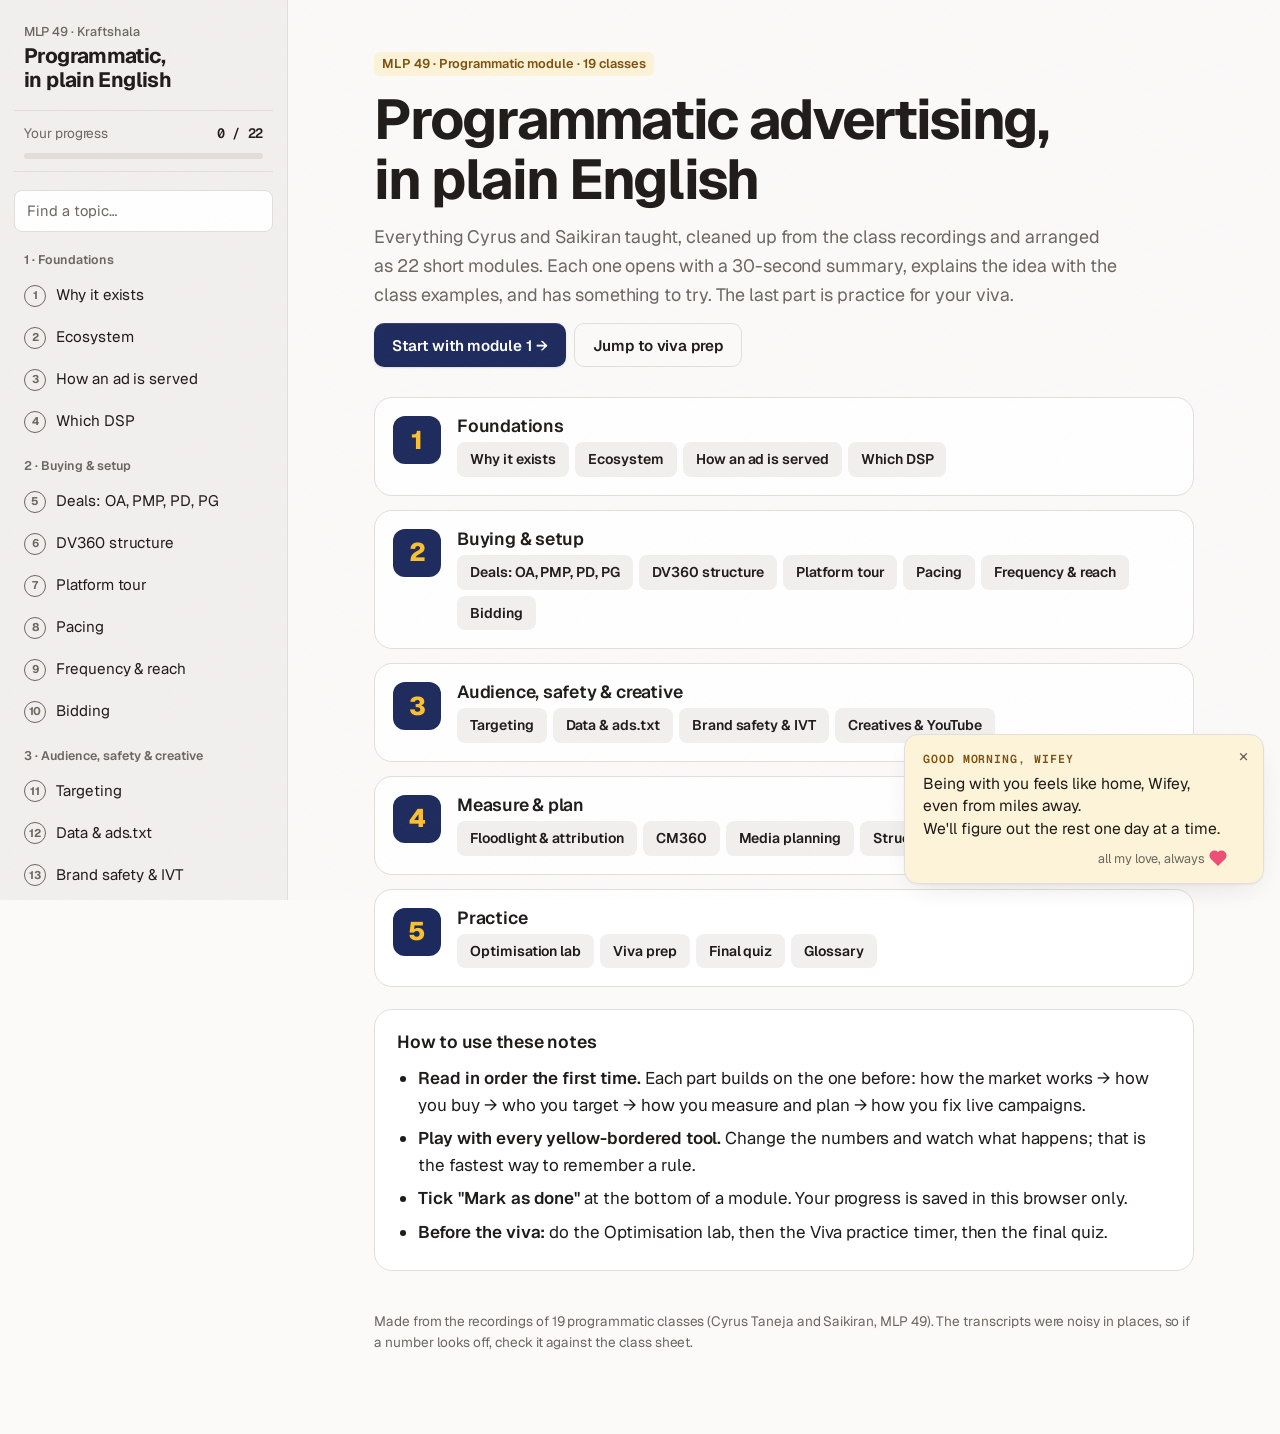
==== commit 8676397f: "feat: try to start music on page load, fall back to first interaction Co-Authored-By: Claude Opus 5." ====
--- a/index.html
+++ b/index.html
@@ -7,9 +7,9 @@
 <title>Programmatic Ads Study Notes</title>
 <link rel="preconnect" href="https://fonts.googleapis.com">
 <link rel="stylesheet" href="https://fonts.googleapis.com/css2?family=Geist:wght@400;500;600;700&family=Geist+Mono:wght@400;500;600&display=swap">
-<link rel="stylesheet" href="morning-note.css?v=15">
-<link rel="stylesheet" href="love-burst.css?v=15">
-<link rel="stylesheet" href="love-music.css?v=15">
+<link rel="stylesheet" href="morning-note.css?v=16">
+<link rel="stylesheet" href="love-burst.css?v=16">
+<link rel="stylesheet" href="love-music.css?v=16">
 <link rel="icon" href="data:image/svg+xml,%3Csvg xmlns='http://www.w3.org/2000/svg' viewBox='0 0 32 32'%3E%3Crect width='32' height='32' rx='8' fill='%231C2B5C'/%3E%3Ctext x='16' y='22.5' text-anchor='middle' font-family='system-ui,sans-serif' font-weight='700' font-size='17' fill='%23FBC93D'%3EP%3C/text%3E%3C/svg%3E">
 <meta name="theme-color" content="#FAF9F7" media="(prefers-color-scheme: light)">
 <meta name="theme-color" content="#161412" media="(prefers-color-scheme: dark)">
@@ -1925,9 +1925,9 @@
 })();
 </script>
 
-<script src="love-messages.js?v=15"></script>
-<script src="morning-note.js?v=15"></script>
-<script src="love-burst.js?v=15"></script>
-<script src="love-music.js?v=15"></script>
+<script src="love-messages.js?v=16"></script>
+<script src="morning-note.js?v=16"></script>
+<script src="love-burst.js?v=16"></script>
+<script src="love-music.js?v=16"></script>
 </body>
 </html>
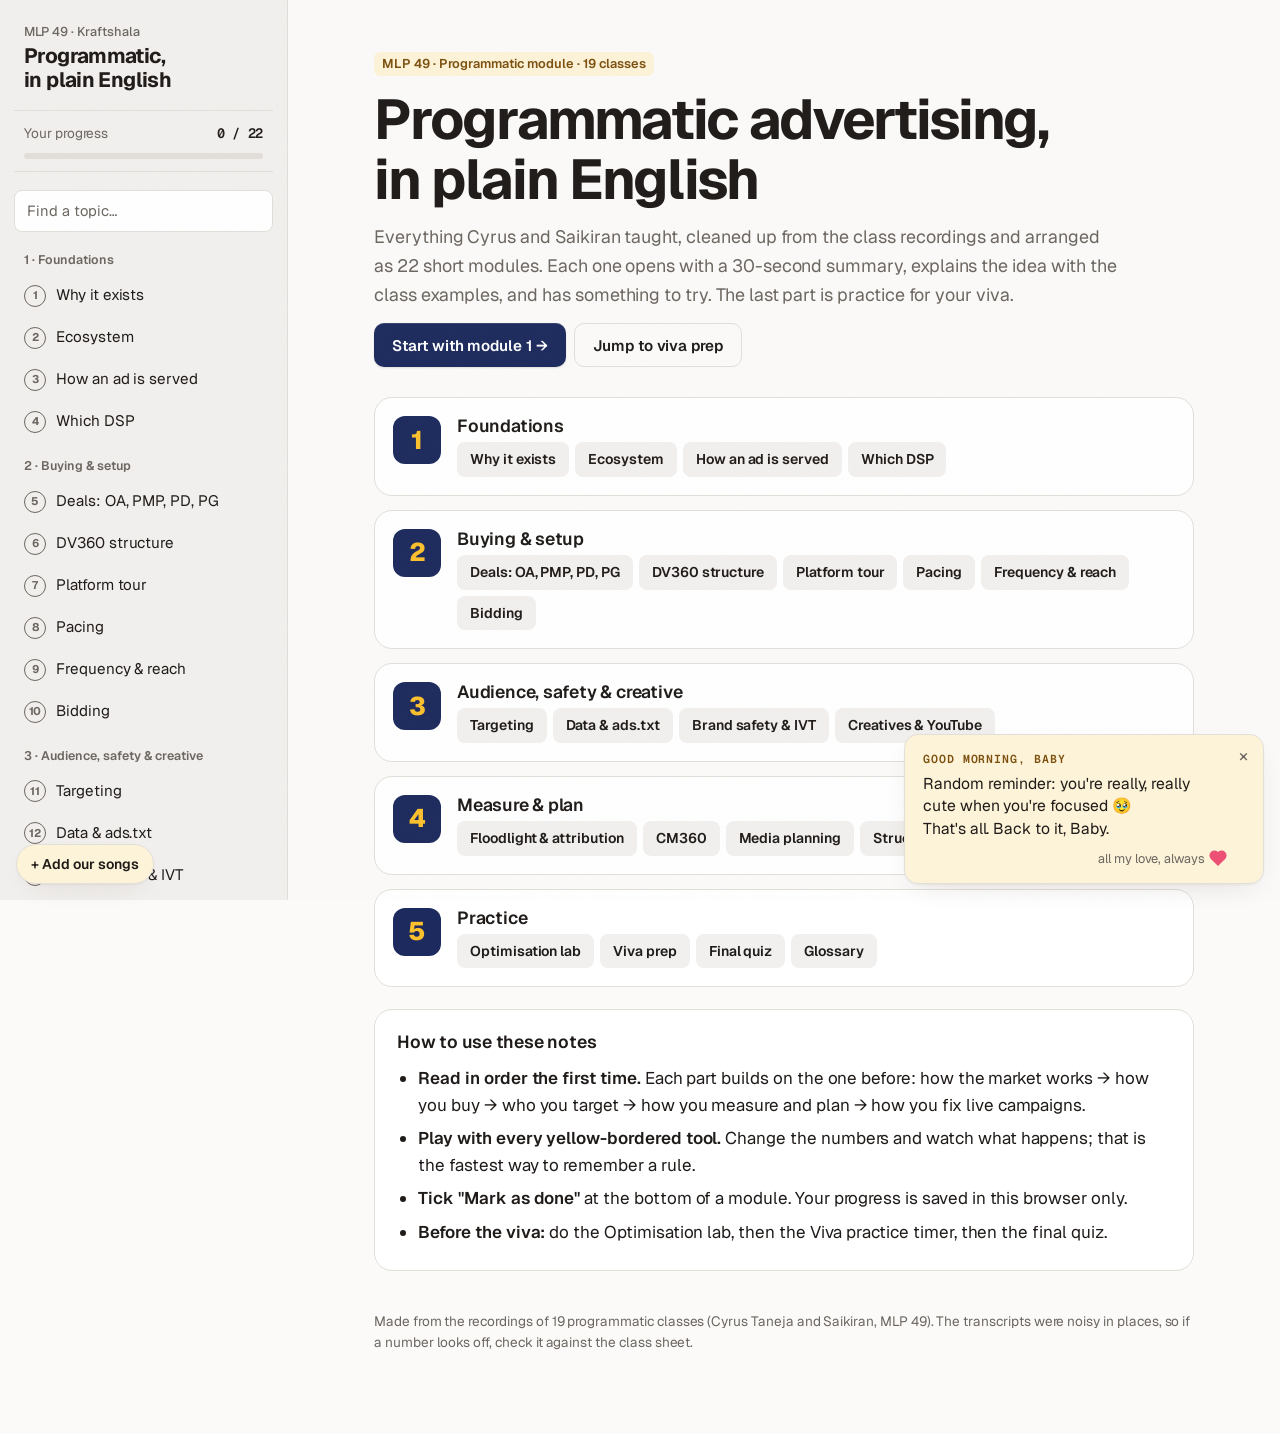
==== commit 56aa1b89: "feat: add our songs from her device, autoplay with pause button Songs she picks are saved in her bro" ====
--- a/index.html
+++ b/index.html
@@ -7,9 +7,9 @@
 <title>Programmatic Ads Study Notes</title>
 <link rel="preconnect" href="https://fonts.googleapis.com">
 <link rel="stylesheet" href="https://fonts.googleapis.com/css2?family=Geist:wght@400;500;600;700&family=Geist+Mono:wght@400;500;600&display=swap">
-<link rel="stylesheet" href="morning-note.css?v=16">
-<link rel="stylesheet" href="love-burst.css?v=16">
-<link rel="stylesheet" href="love-music.css?v=16">
+<link rel="stylesheet" href="morning-note.css?v=17">
+<link rel="stylesheet" href="love-burst.css?v=17">
+<link rel="stylesheet" href="love-music.css?v=17">
 <link rel="icon" href="data:image/svg+xml,%3Csvg xmlns='http://www.w3.org/2000/svg' viewBox='0 0 32 32'%3E%3Crect width='32' height='32' rx='8' fill='%231C2B5C'/%3E%3Ctext x='16' y='22.5' text-anchor='middle' font-family='system-ui,sans-serif' font-weight='700' font-size='17' fill='%23FBC93D'%3EP%3C/text%3E%3C/svg%3E">
 <meta name="theme-color" content="#FAF9F7" media="(prefers-color-scheme: light)">
 <meta name="theme-color" content="#161412" media="(prefers-color-scheme: dark)">
@@ -1925,9 +1925,9 @@
 })();
 </script>
 
-<script src="love-messages.js?v=16"></script>
-<script src="morning-note.js?v=16"></script>
-<script src="love-burst.js?v=16"></script>
-<script src="love-music.js?v=16"></script>
+<script src="love-messages.js?v=17"></script>
+<script src="morning-note.js?v=17"></script>
+<script src="love-burst.js?v=17"></script>
+<script src="love-music.js?v=17"></script>
 </body>
 </html>
--- a/love-music.css
+++ b/love-music.css
@@ -1,9 +1,13 @@
-/* Love music: a small round pause / play button in the bottom-left corner. */
-.lm-toggle{position:fixed;z-index:60;left:max(16px,env(safe-area-inset-left,0px));bottom:calc(16px + env(safe-area-inset-bottom,0px));
-  width:48px;height:48px;border-radius:50%;border:1px solid var(--line);background:var(--yellow-soft);color:var(--ink);
-  box-shadow:var(--shadow);cursor:pointer;display:grid;place-items:center;font:600 14px/1 var(--body)}
-.lm-toggle:hover{border-color:var(--edge)}
-.lm-toggle:focus-visible{outline:2px solid var(--navy);outline-offset:2px}
+/* Love music: a round pause / play button and an "add songs" button in the bottom-left corner. */
+.lm-bar{position:fixed;z-index:60;left:max(16px,env(safe-area-inset-left,0px));bottom:calc(16px + env(safe-area-inset-bottom,0px));
+  display:flex;align-items:center;gap:8px}
+.lm-toggle,.lm-add{border:1px solid var(--line);background:var(--yellow-soft);color:var(--ink);box-shadow:var(--shadow);cursor:pointer;font:600 14px/1 var(--body)}
+.lm-toggle:hover,.lm-add:hover{border-color:var(--edge)}
+.lm-toggle:focus-visible,.lm-add:focus-visible{outline:2px solid var(--navy);outline-offset:2px}
+.lm-toggle{width:48px;height:48px;border-radius:50%;display:grid;place-items:center}
+.lm-toggle[hidden]{display:none!important}
+.lm-add{height:40px;padding:0 14px;border-radius:99px}
+.lm-add.lm-add-small{width:32px;height:32px;padding:0;border-radius:50%;font-size:18px;opacity:.75}
 .lm-icon{grid-area:1/1}
 .lm-bars{grid-area:1/1;display:flex;gap:3px;align-items:flex-end;height:18px;opacity:0;transition:opacity .2s ease}
 .lm-bars i{width:3px;background:hsl(346 80% 62%);border-radius:2px;animation:lm-bar .9s ease-in-out infinite}
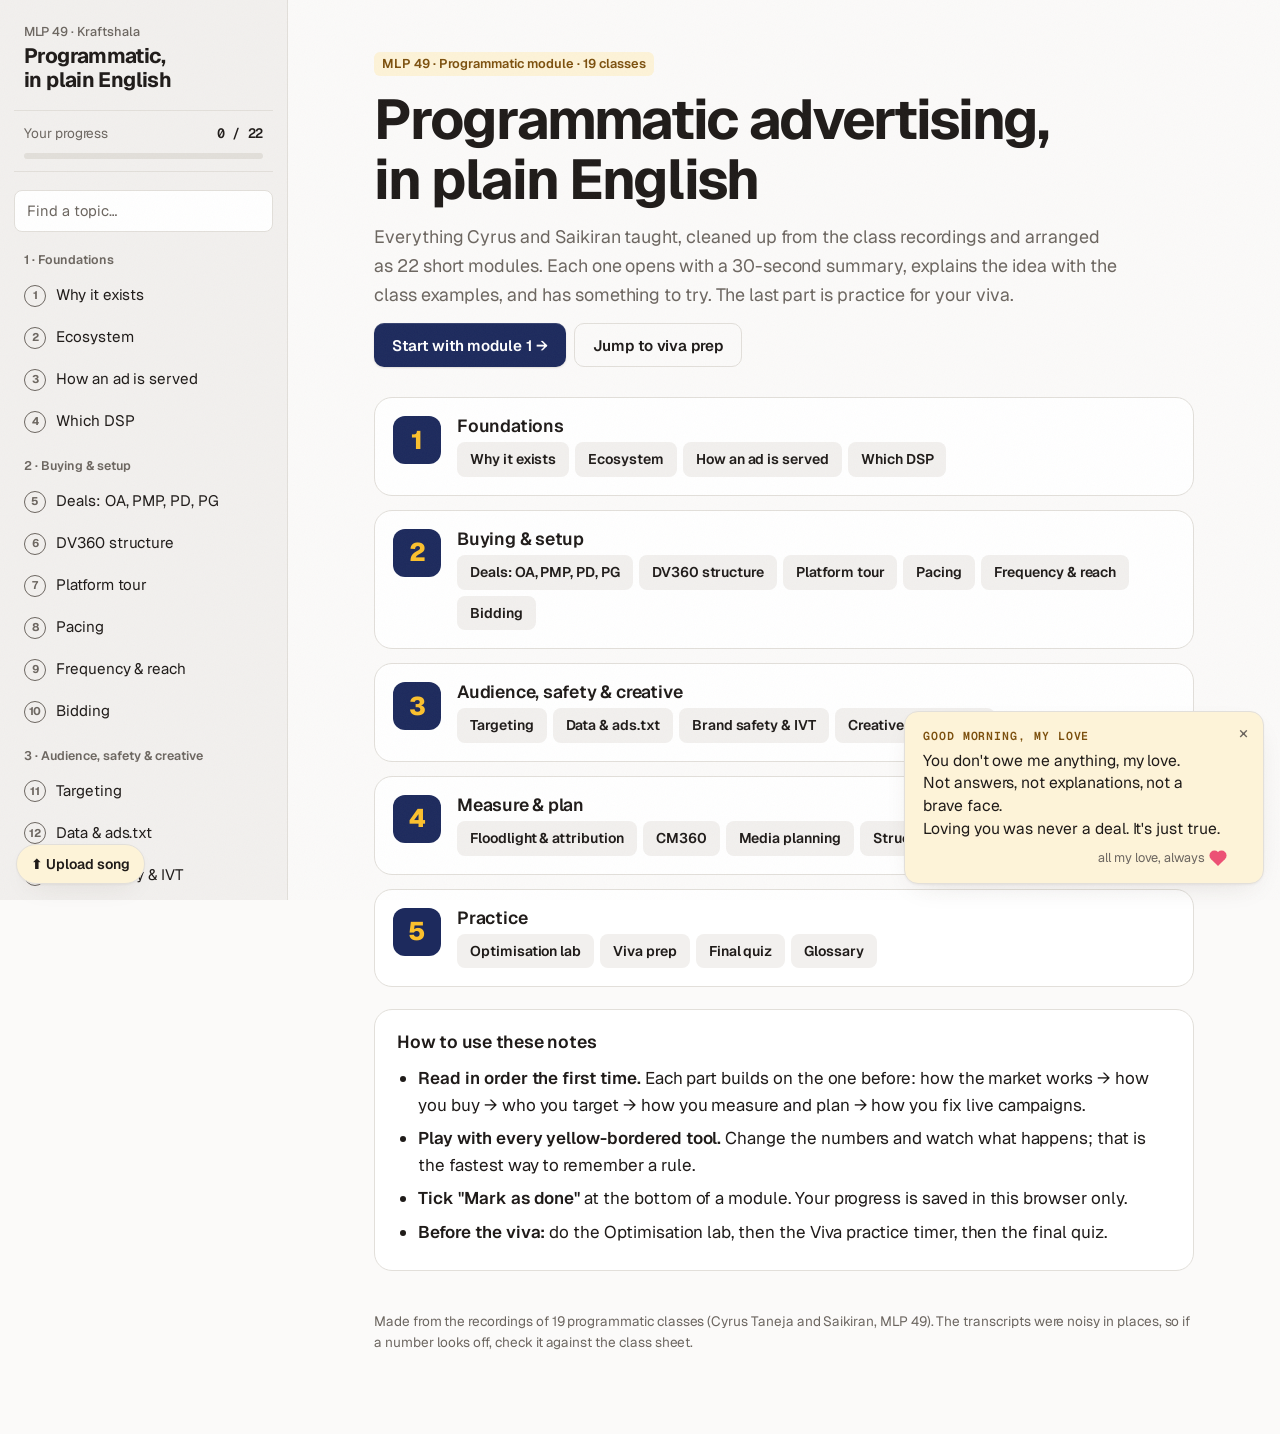
==== commit ae7d5d58: "feat: label the music button Upload song Co-Authored-By: Claude Opus 5.5 <noreply@anthropic.com>" ====
--- a/index.html
+++ b/index.html
@@ -7,9 +7,9 @@
 <title>Programmatic Ads Study Notes</title>
 <link rel="preconnect" href="https://fonts.googleapis.com">
 <link rel="stylesheet" href="https://fonts.googleapis.com/css2?family=Geist:wght@400;500;600;700&family=Geist+Mono:wght@400;500;600&display=swap">
-<link rel="stylesheet" href="morning-note.css?v=17">
-<link rel="stylesheet" href="love-burst.css?v=17">
-<link rel="stylesheet" href="love-music.css?v=17">
+<link rel="stylesheet" href="morning-note.css?v=18">
+<link rel="stylesheet" href="love-burst.css?v=18">
+<link rel="stylesheet" href="love-music.css?v=18">
 <link rel="icon" href="data:image/svg+xml,%3Csvg xmlns='http://www.w3.org/2000/svg' viewBox='0 0 32 32'%3E%3Crect width='32' height='32' rx='8' fill='%231C2B5C'/%3E%3Ctext x='16' y='22.5' text-anchor='middle' font-family='system-ui,sans-serif' font-weight='700' font-size='17' fill='%23FBC93D'%3EP%3C/text%3E%3C/svg%3E">
 <meta name="theme-color" content="#FAF9F7" media="(prefers-color-scheme: light)">
 <meta name="theme-color" content="#161412" media="(prefers-color-scheme: dark)">
@@ -1925,9 +1925,9 @@
 })();
 </script>
 
-<script src="love-messages.js?v=17"></script>
-<script src="morning-note.js?v=17"></script>
-<script src="love-burst.js?v=17"></script>
-<script src="love-music.js?v=17"></script>
+<script src="love-messages.js?v=18"></script>
+<script src="morning-note.js?v=18"></script>
+<script src="love-burst.js?v=18"></script>
+<script src="love-music.js?v=18"></script>
 </body>
 </html>
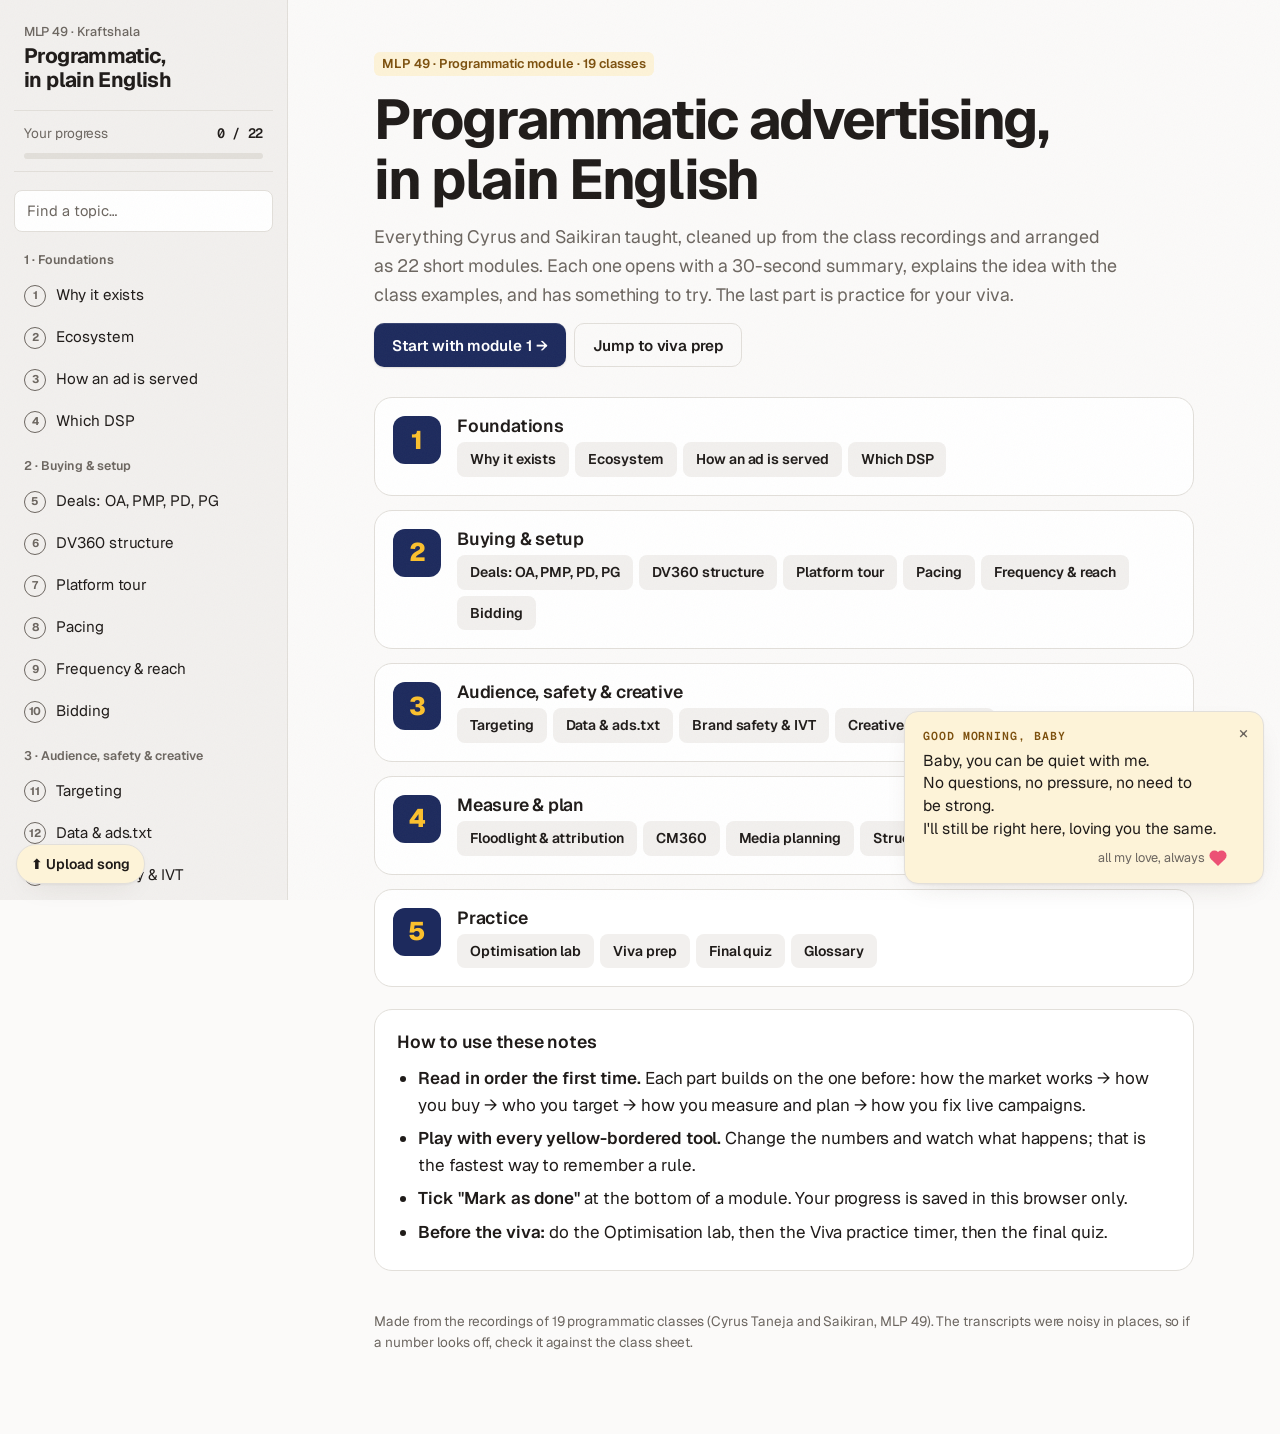
==== commit 905f6e6a: "feat: play every song uploaded to the music folder on all devices Co-Authored-By: Claude Opus 5.5 <n" ====
--- a/index.html
+++ b/index.html
@@ -7,9 +7,9 @@
 <title>Programmatic Ads Study Notes</title>
 <link rel="preconnect" href="https://fonts.googleapis.com">
 <link rel="stylesheet" href="https://fonts.googleapis.com/css2?family=Geist:wght@400;500;600;700&family=Geist+Mono:wght@400;500;600&display=swap">
-<link rel="stylesheet" href="morning-note.css?v=18">
-<link rel="stylesheet" href="love-burst.css?v=18">
-<link rel="stylesheet" href="love-music.css?v=18">
+<link rel="stylesheet" href="morning-note.css?v=19">
+<link rel="stylesheet" href="love-burst.css?v=19">
+<link rel="stylesheet" href="love-music.css?v=19">
 <link rel="icon" href="data:image/svg+xml,%3Csvg xmlns='http://www.w3.org/2000/svg' viewBox='0 0 32 32'%3E%3Crect width='32' height='32' rx='8' fill='%231C2B5C'/%3E%3Ctext x='16' y='22.5' text-anchor='middle' font-family='system-ui,sans-serif' font-weight='700' font-size='17' fill='%23FBC93D'%3EP%3C/text%3E%3C/svg%3E">
 <meta name="theme-color" content="#FAF9F7" media="(prefers-color-scheme: light)">
 <meta name="theme-color" content="#161412" media="(prefers-color-scheme: dark)">
@@ -1925,9 +1925,9 @@
 })();
 </script>
 
-<script src="love-messages.js?v=18"></script>
-<script src="morning-note.js?v=18"></script>
-<script src="love-burst.js?v=18"></script>
-<script src="love-music.js?v=18"></script>
+<script src="love-messages.js?v=19"></script>
+<script src="morning-note.js?v=19"></script>
+<script src="love-burst.js?v=19"></script>
+<script src="love-music.js?v=19"></script>
 </body>
 </html>
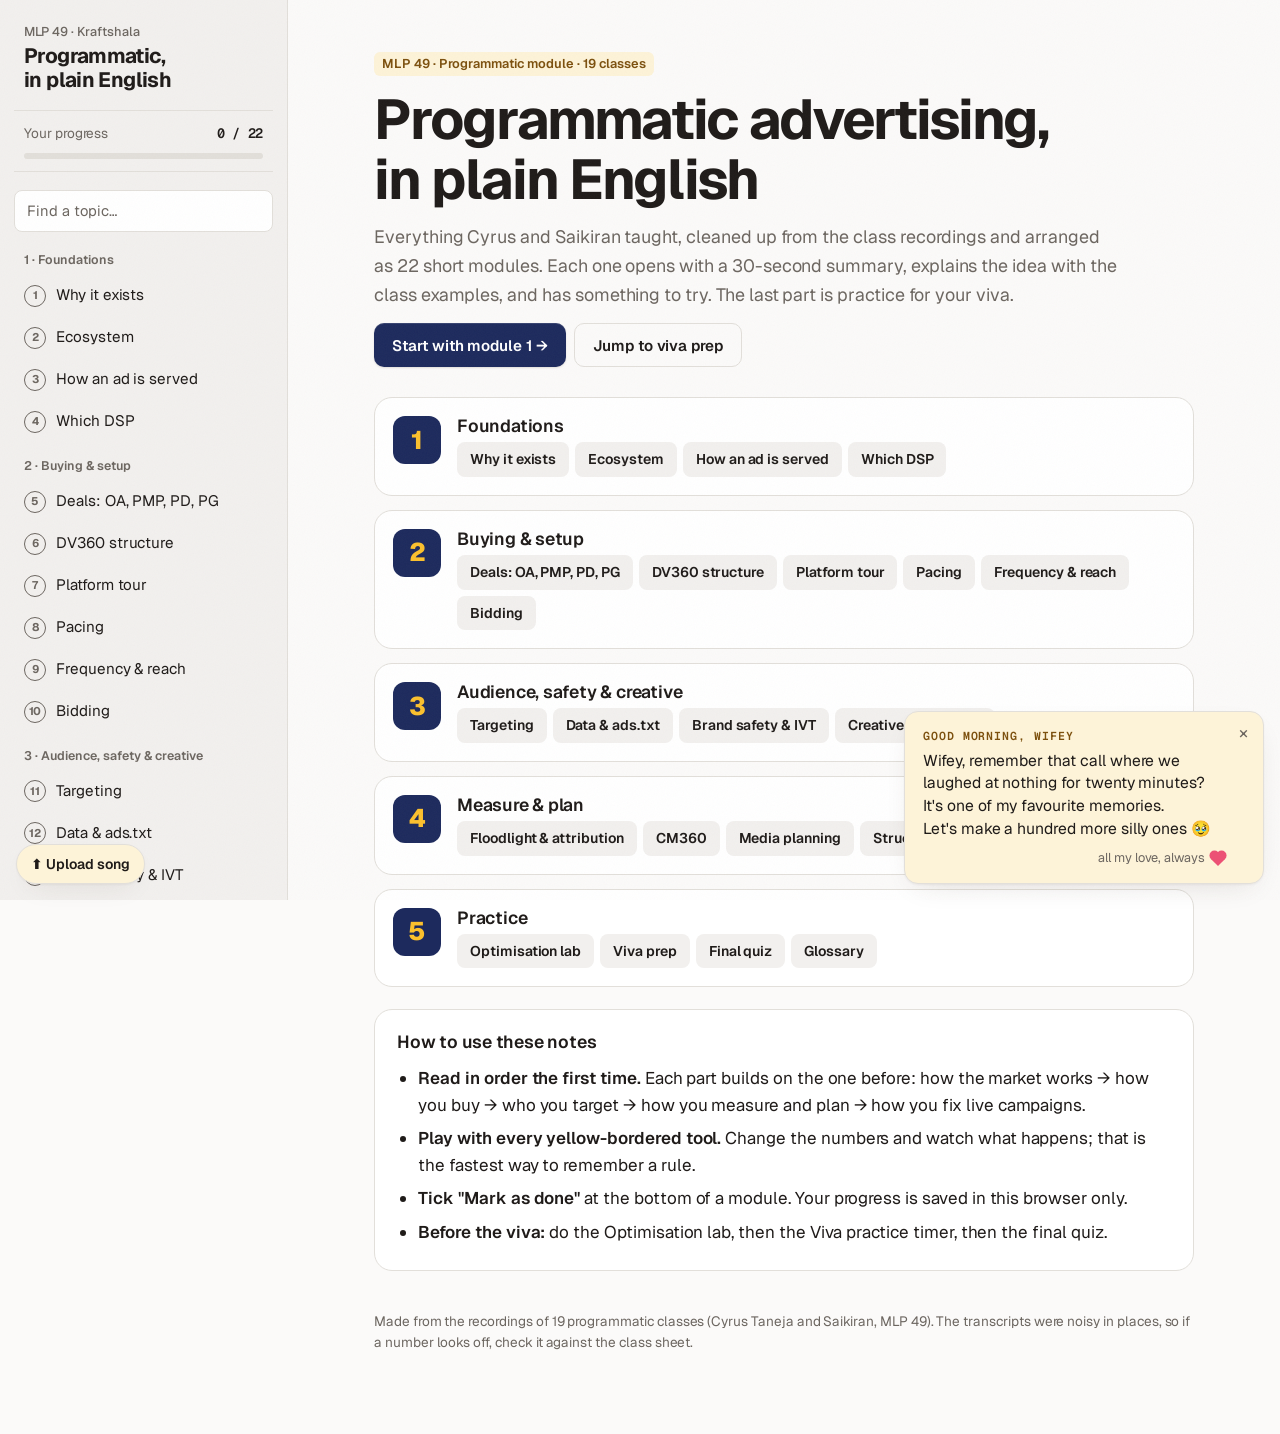
==== commit 22c98fb9: "feat: keep music playing across auto-reloads and start on any tap Co-Authored-By: Claude Opus 5.5 <n" ====
--- a/index.html
+++ b/index.html
@@ -7,9 +7,9 @@
 <title>Programmatic Ads Study Notes</title>
 <link rel="preconnect" href="https://fonts.googleapis.com">
 <link rel="stylesheet" href="https://fonts.googleapis.com/css2?family=Geist:wght@400;500;600;700&family=Geist+Mono:wght@400;500;600&display=swap">
-<link rel="stylesheet" href="morning-note.css?v=19">
-<link rel="stylesheet" href="love-burst.css?v=19">
-<link rel="stylesheet" href="love-music.css?v=19">
+<link rel="stylesheet" href="morning-note.css?v=20">
+<link rel="stylesheet" href="love-burst.css?v=20">
+<link rel="stylesheet" href="love-music.css?v=20">
 <link rel="icon" href="data:image/svg+xml,%3Csvg xmlns='http://www.w3.org/2000/svg' viewBox='0 0 32 32'%3E%3Crect width='32' height='32' rx='8' fill='%231C2B5C'/%3E%3Ctext x='16' y='22.5' text-anchor='middle' font-family='system-ui,sans-serif' font-weight='700' font-size='17' fill='%23FBC93D'%3EP%3C/text%3E%3C/svg%3E">
 <meta name="theme-color" content="#FAF9F7" media="(prefers-color-scheme: light)">
 <meta name="theme-color" content="#161412" media="(prefers-color-scheme: dark)">
@@ -1925,9 +1925,9 @@
 })();
 </script>
 
-<script src="love-messages.js?v=19"></script>
-<script src="morning-note.js?v=19"></script>
-<script src="love-burst.js?v=19"></script>
-<script src="love-music.js?v=19"></script>
+<script src="love-messages.js?v=20"></script>
+<script src="morning-note.js?v=20"></script>
+<script src="love-burst.js?v=20"></script>
+<script src="love-music.js?v=20"></script>
 </body>
 </html>
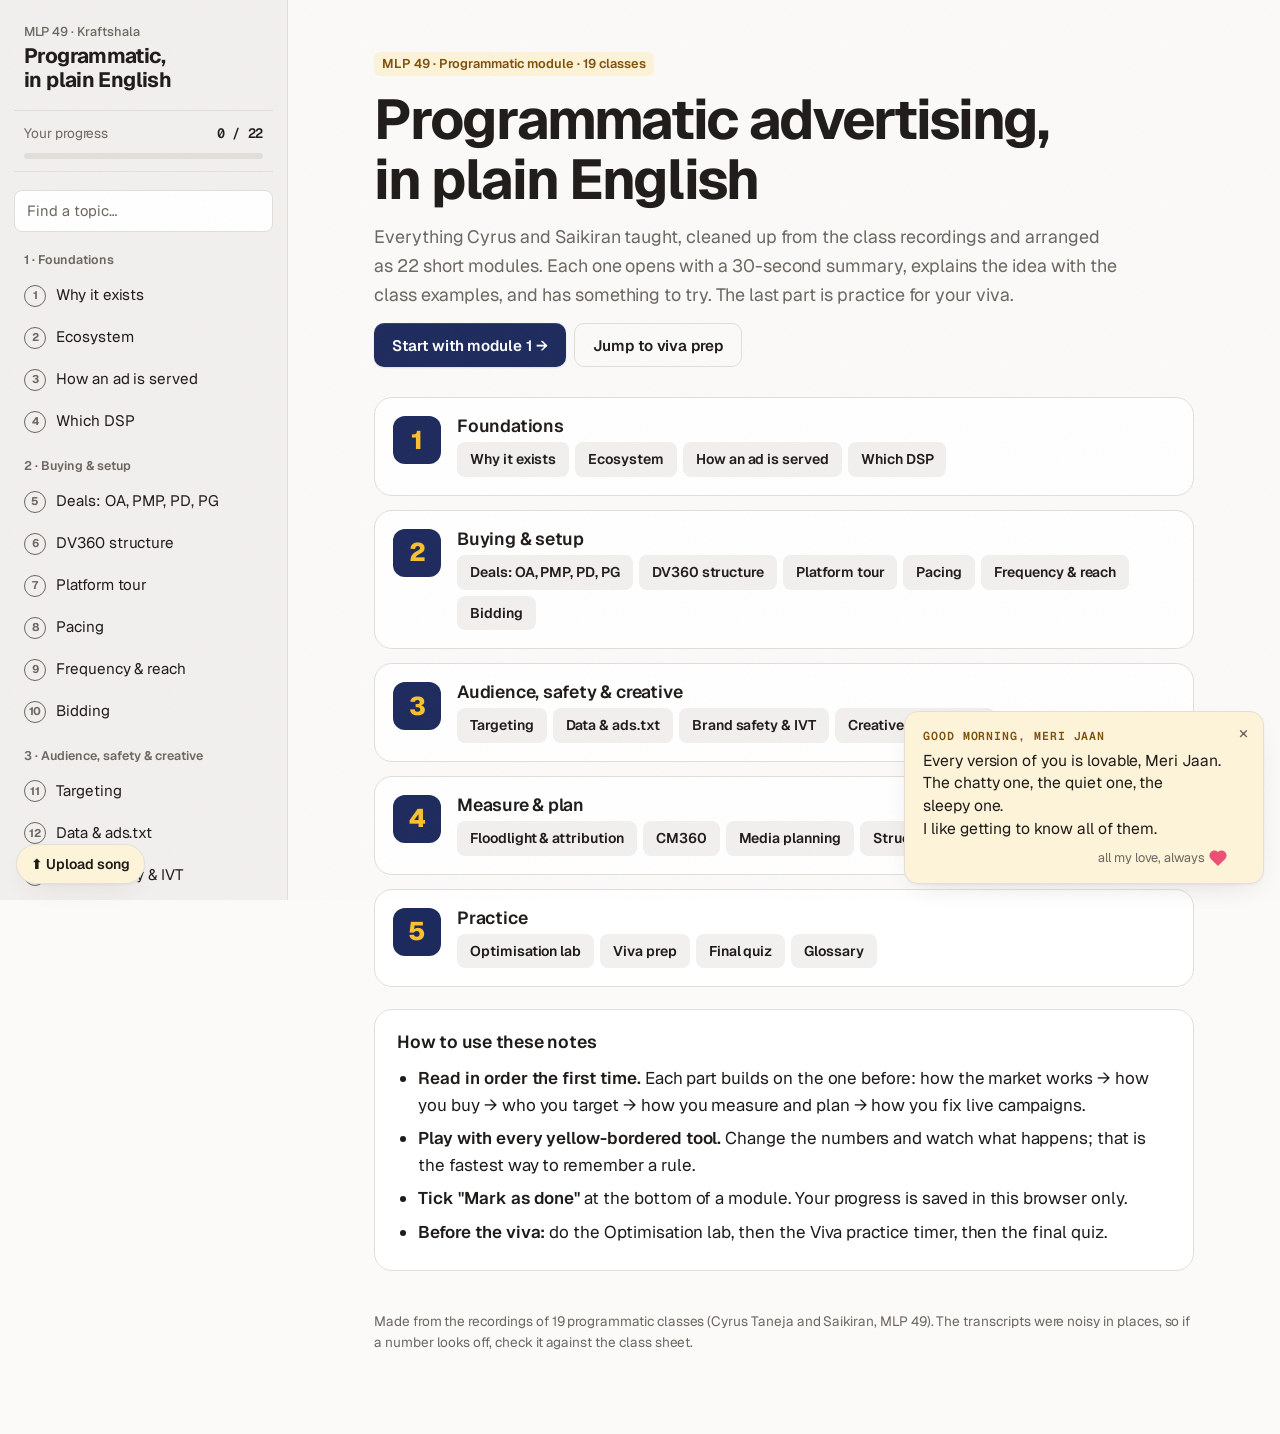
==== commit a63f849c: "feat: session analytics dashboard with duration, location and time of day Co-Authored-By: Claude Opu" ====
--- a/index.html
+++ b/index.html
@@ -1286,7 +1286,7 @@
 </div>
 
 <script src="config.js"></script>
-<script src="analytics.js"></script>
+<script src="analytics.js?v=21"></script>
 
 <script>
 (function(){
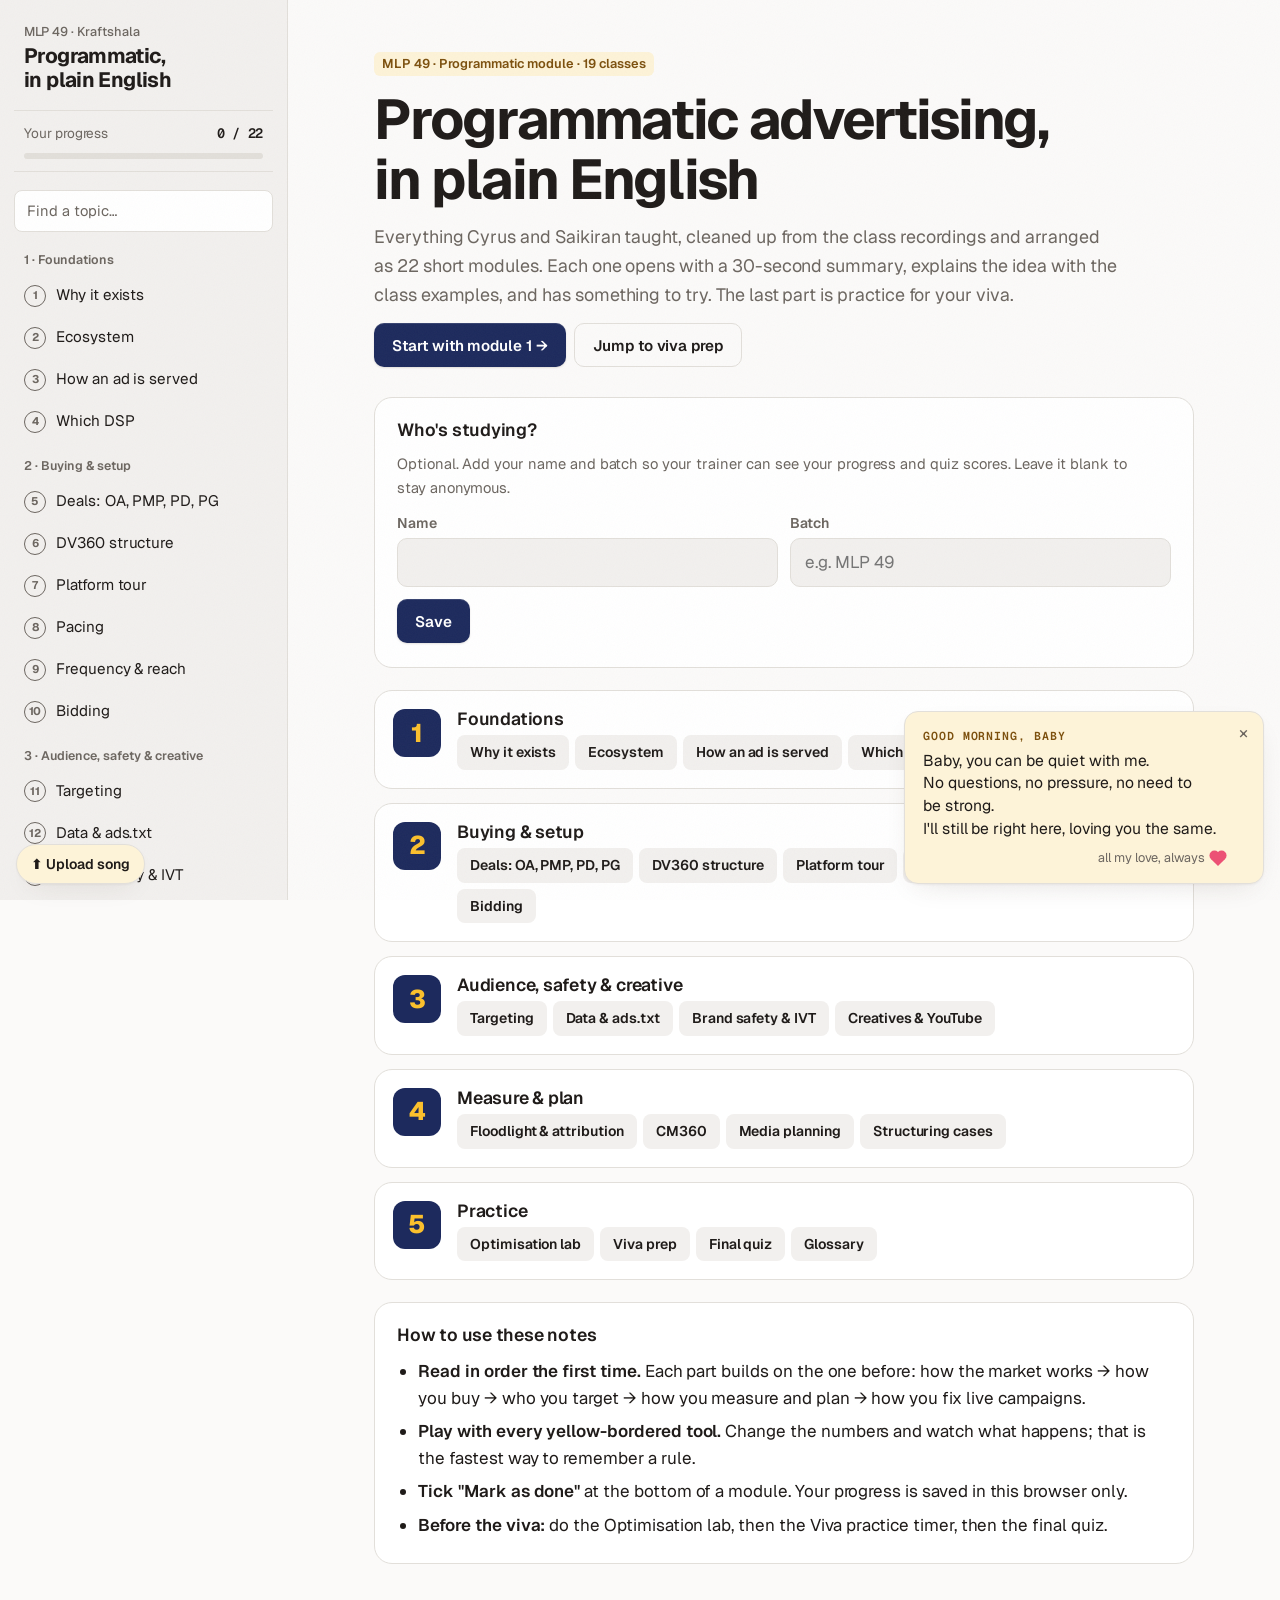
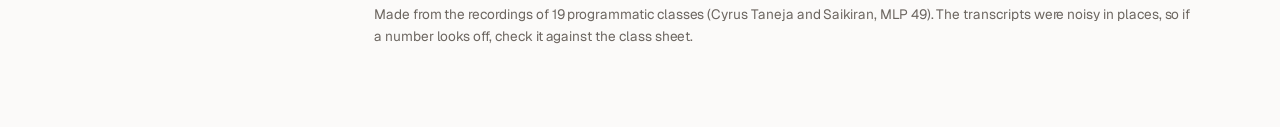
==== commit 37f41a96: "feat: connect analytics to Supabase project Co-Authored-By: Claude Opus 5.5 <noreply@anthropic.com>" ====
--- a/index.html
+++ b/index.html
@@ -1285,7 +1285,7 @@
 </main>
 </div>
 
-<script src="config.js"></script>
+<script src="config.js?v=21"></script>
 <script src="analytics.js?v=21"></script>
 
 <script>
